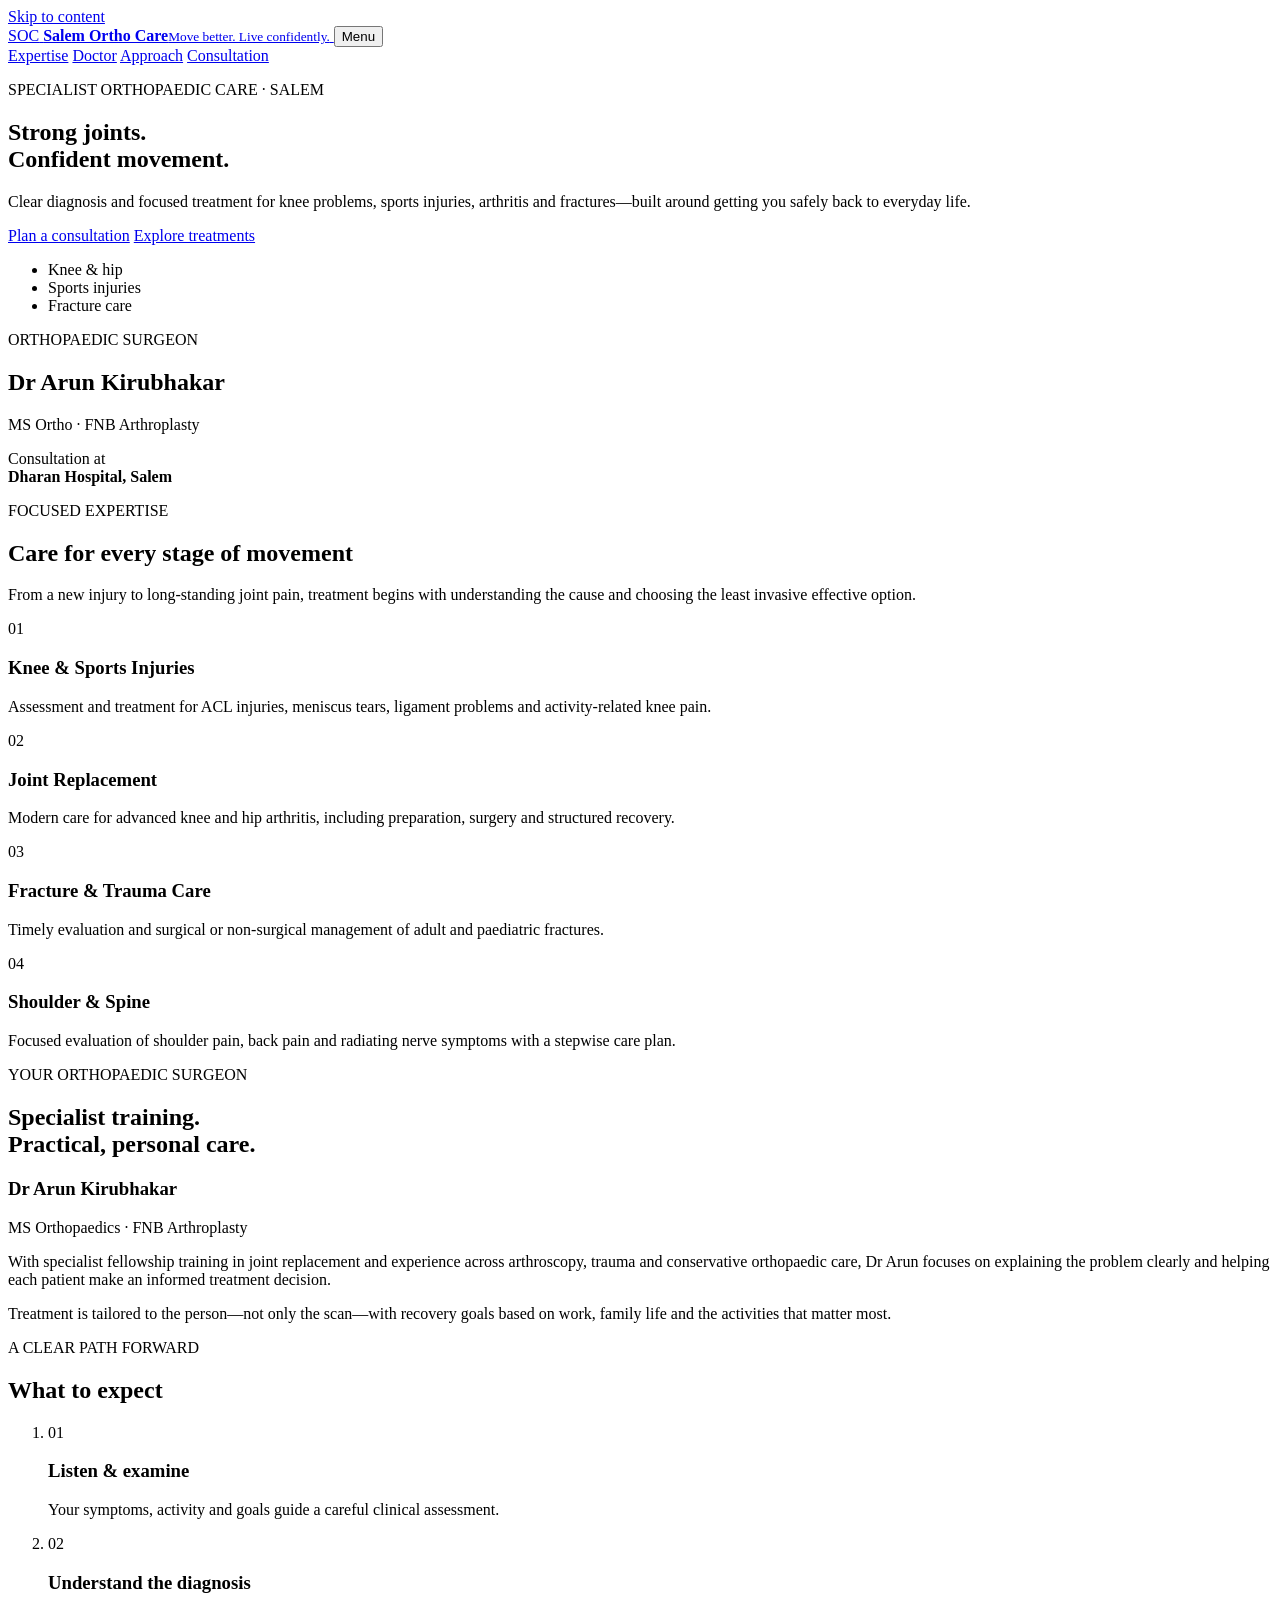
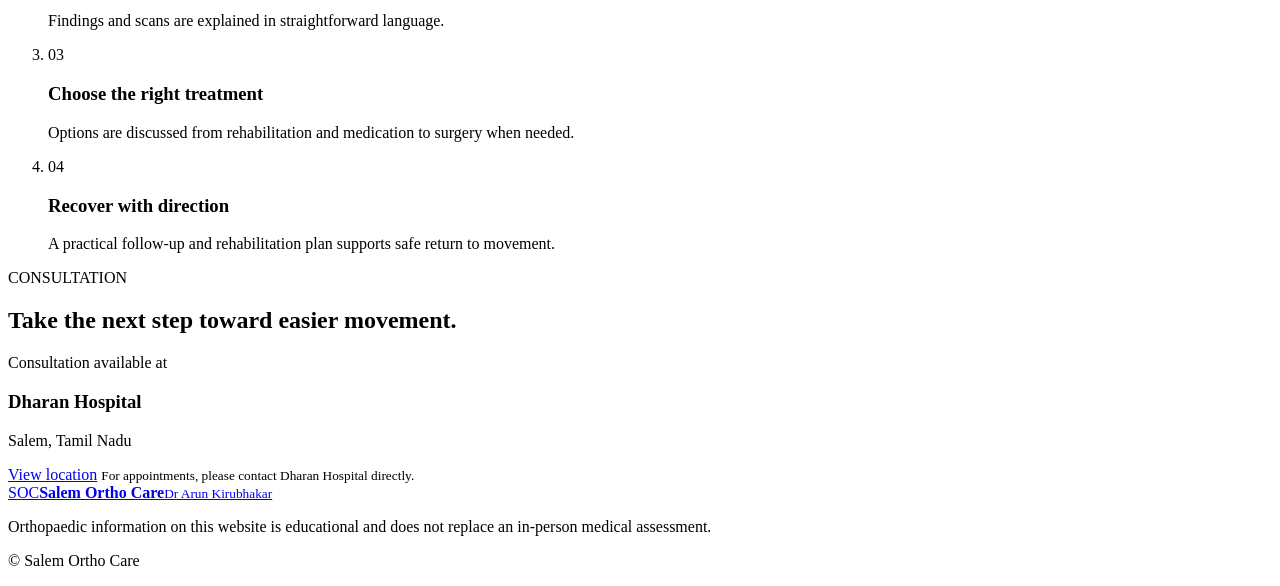
==== index.html @ 0839b9f6 "Add index.html for Salem Ortho Care website" ====
<!doctype html>
<html lang="en">
<head>
  <meta charset="utf-8">
  <meta name="viewport" content="width=device-width, initial-scale=1">
  <title>Salem Ortho Care | Dr Arun Kirubhakar</title>
  <meta name="description" content="Specialist orthopaedic care in Salem for knee pain, sports injuries, joint replacement and fractures by Dr Arun Kirubhakar.">
  <meta name="theme-color" content="#072f33">
  <link rel="canonical" href="https://salemorthocare.com/">
  <link rel="preconnect" href="https://fonts.googleapis.com">
  <link rel="preconnect" href="https://fonts.gstatic.com" crossorigin>
  <link href="https://fonts.googleapis.com/css2?family=DM+Sans:wght@400;500;600;700&family=Manrope:wght@600;700;800&display=swap" rel="stylesheet">
  <link rel="icon" type="image/svg+xml" href="data:image/svg+xml,%3Csvg xmlns='http://www.w3.org/2000/svg' viewBox='0 0 64 64'%3E%3Crect width='64' height='64' rx='16' fill='%23072f33'/%3E%3Cpath d='M22 13c8 5 8 13 4 20-4 8-1 15 7 18M42 13c-8 5-8 13-4 20 4 8 1 15-7 18' fill='none' stroke='%237dd4c4' stroke-width='6' stroke-linecap='round'/%3E%3C/svg%3E">
  <link rel="stylesheet" href="styles.css">
</head>
<body>
  <a class="skip-link" href="#main">Skip to content</a>
  <header class="site-header">
    <a class="brand" href="#top" aria-label="Salem Ortho Care home">
      <span class="brand-mark" aria-hidden="true">SOC</span>
      <span><strong>Salem Ortho Care</strong><small>Move better. Live confidently.</small></span>
    </a>
    <button class="menu-button" aria-expanded="false" aria-controls="site-nav">Menu</button>
    <nav id="site-nav" aria-label="Main navigation">
      <a href="#expertise">Expertise</a>
      <a href="#doctor">Doctor</a>
      <a href="#approach">Approach</a>
      <a class="nav-cta" href="#consultation">Consultation</a>
    </nav>
  </header>

  <main id="main">
    <section class="hero" id="top">
      <div class="hero-copy">
        <p class="eyebrow">SPECIALIST ORTHOPAEDIC CARE · SALEM</p>
        <h1>Strong joints.<br><span>Confident movement.</span></h1>
        <p class="intro">Clear diagnosis and focused treatment for knee problems, sports injuries, arthritis and fractures—built around getting you safely back to everyday life.</p>
        <div class="hero-actions">
          <a class="button primary" href="#consultation">Plan a consultation</a>
          <a class="button secondary" href="#expertise">Explore treatments</a>
        </div>
        <ul class="trust-row" aria-label="Areas of focus">
          <li>Knee & hip</li><li>Sports injuries</li><li>Fracture care</li>
        </ul>
      </div>
      <div class="hero-panel" aria-label="Doctor profile">
        <div class="joint-visual" aria-hidden="true">
          <div class="joint-line left"></div><div class="joint-core"></div><div class="joint-line right"></div>
        </div>
        <div class="doctor-card">
          <p>ORTHOPAEDIC SURGEON</p>
          <h2>Dr Arun Kirubhakar</h2>
          <span>MS Ortho · FNB Arthroplasty</span>
        </div>
        <p class="location-note">Consultation at<br><strong>Dharan Hospital, Salem</strong></p>
      </div>
    </section>

    <section class="expertise section" id="expertise">
      <div class="section-heading">
        <p class="eyebrow">FOCUSED EXPERTISE</p>
        <h2>Care for every stage of movement</h2>
        <p>From a new injury to long-standing joint pain, treatment begins with understanding the cause and choosing the least invasive effective option.</p>
      </div>
      <div class="service-grid">
        <article><span>01</span><h3>Knee & Sports Injuries</h3><p>Assessment and treatment for ACL injuries, meniscus tears, ligament problems and activity-related knee pain.</p></article>
        <article><span>02</span><h3>Joint Replacement</h3><p>Modern care for advanced knee and hip arthritis, including preparation, surgery and structured recovery.</p></article>
        <article><span>03</span><h3>Fracture & Trauma Care</h3><p>Timely evaluation and surgical or non-surgical management of adult and paediatric fractures.</p></article>
        <article><span>04</span><h3>Shoulder & Spine</h3><p>Focused evaluation of shoulder pain, back pain and radiating nerve symptoms with a stepwise care plan.</p></article>
      </div>
    </section>

    <section class="doctor-section section" id="doctor">
      <div class="doctor-statement">
        <p class="eyebrow">YOUR ORTHOPAEDIC SURGEON</p>
        <h2>Specialist training.<br>Practical, personal care.</h2>
      </div>
      <div class="doctor-details">
        <h3>Dr Arun Kirubhakar</h3>
        <p class="credentials">MS Orthopaedics · FNB Arthroplasty</p>
        <p>With specialist fellowship training in joint replacement and experience across arthroscopy, trauma and conservative orthopaedic care, Dr Arun focuses on explaining the problem clearly and helping each patient make an informed treatment decision.</p>
        <p>Treatment is tailored to the person—not only the scan—with recovery goals based on work, family life and the activities that matter most.</p>
      </div>
    </section>

    <section class="process section" id="approach">
      <div class="section-heading">
        <p class="eyebrow">A CLEAR PATH FORWARD</p>
        <h2>What to expect</h2>
      </div>
      <ol>
        <li><span>01</span><div><h3>Listen & examine</h3><p>Your symptoms, activity and goals guide a careful clinical assessment.</p></div></li>
        <li><span>02</span><div><h3>Understand the diagnosis</h3><p>Findings and scans are explained in straightforward language.</p></div></li>
        <li><span>03</span><div><h3>Choose the right treatment</h3><p>Options are discussed from rehabilitation and medication to surgery when needed.</p></div></li>
        <li><span>04</span><div><h3>Recover with direction</h3><p>A practical follow-up and rehabilitation plan supports safe return to movement.</p></div></li>
      </ol>
    </section>

    <section class="consultation section" id="consultation">
      <div>
        <p class="eyebrow">CONSULTATION</p>
        <h2>Take the next step toward easier movement.</h2>
      </div>
      <div class="consult-card">
        <p>Consultation available at</p>
        <h3>Dharan Hospital</h3>
        <p>Salem, Tamil Nadu</p>
        <a class="button primary" href="https://www.google.com/maps/search/?api=1&query=Dharan+Hospital+Salem" target="_blank" rel="noopener">View location</a>
        <small>For appointments, please contact Dharan Hospital directly.</small>
      </div>
    </section>
  </main>

  <footer>
    <a class="brand footer-brand" href="#top"><span class="brand-mark">SOC</span><span><strong>Salem Ortho Care</strong><small>Dr Arun Kirubhakar</small></span></a>
    <p>Orthopaedic information on this website is educational and does not replace an in-person medical assessment.</p>
    <p>© <span id="year"></span> Salem Ortho Care</p>
  </footer>
  <script src="script.js"></script>
</body>
</html>
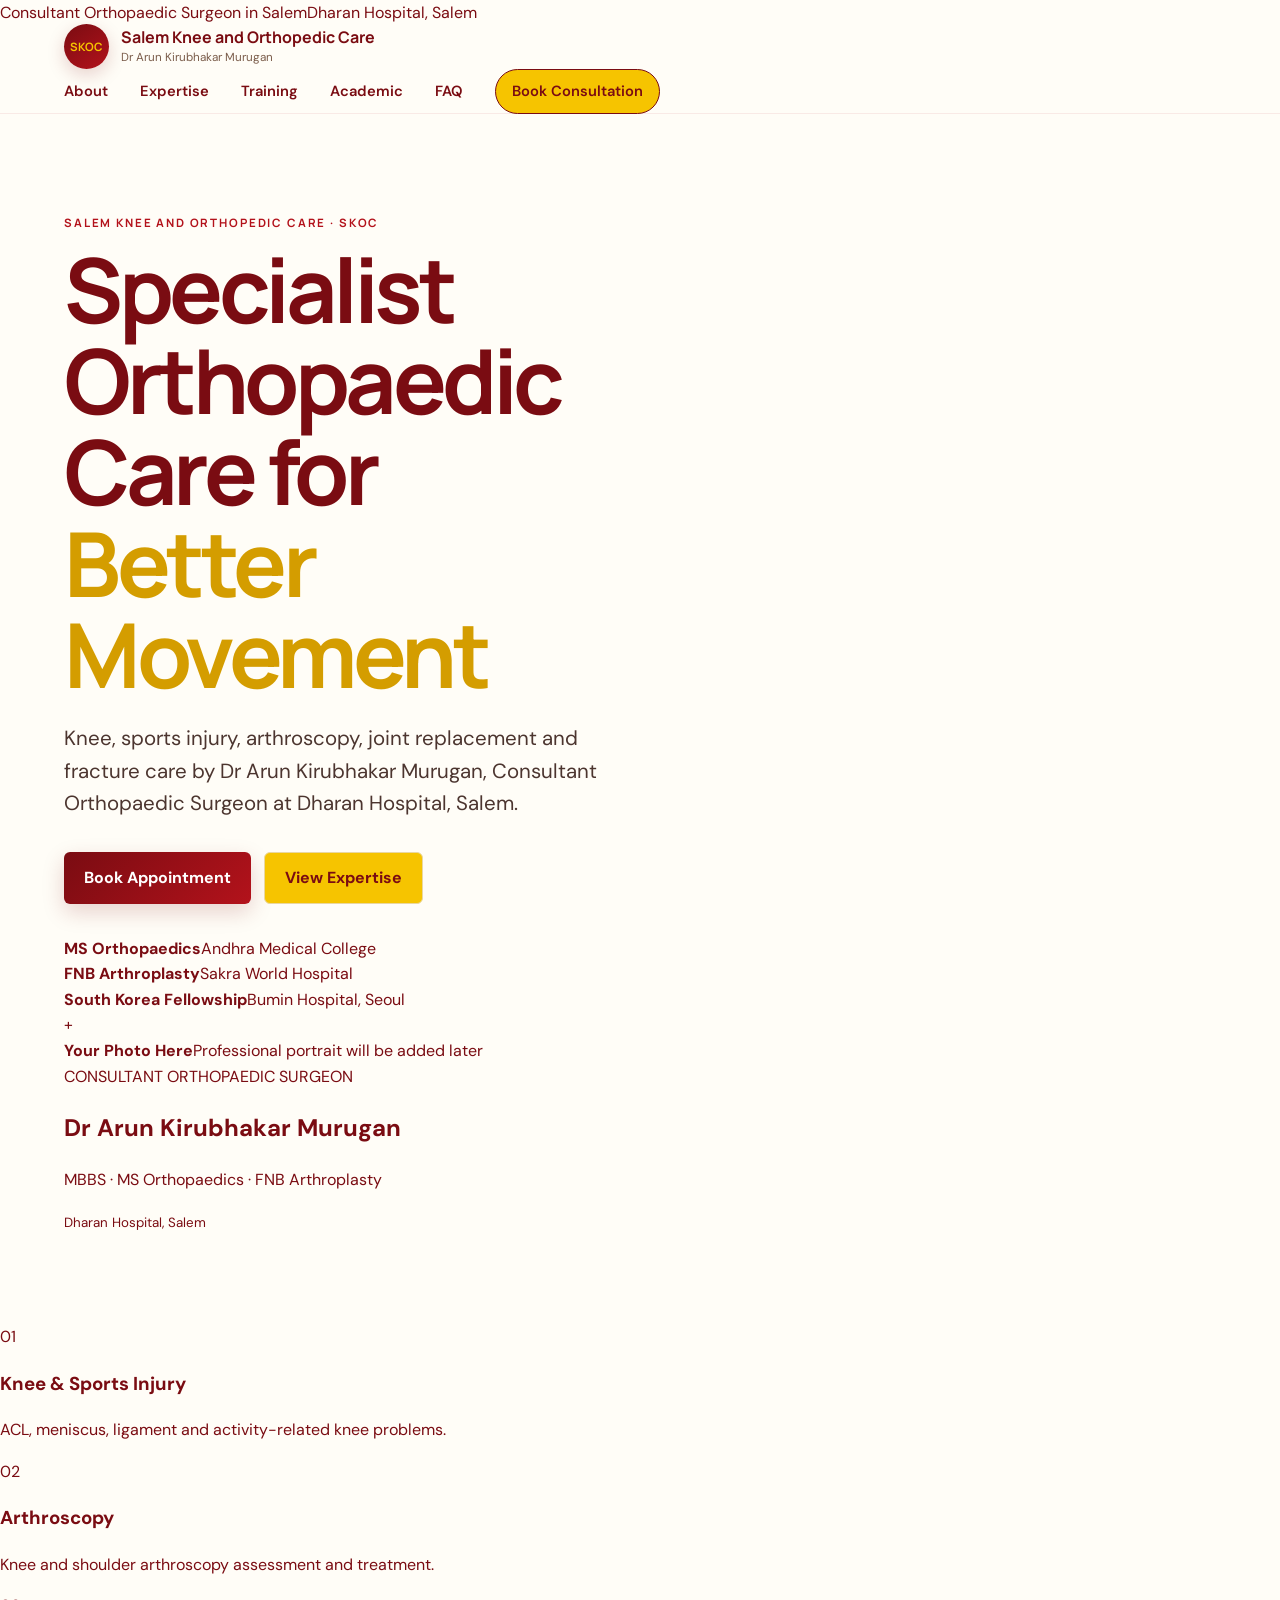
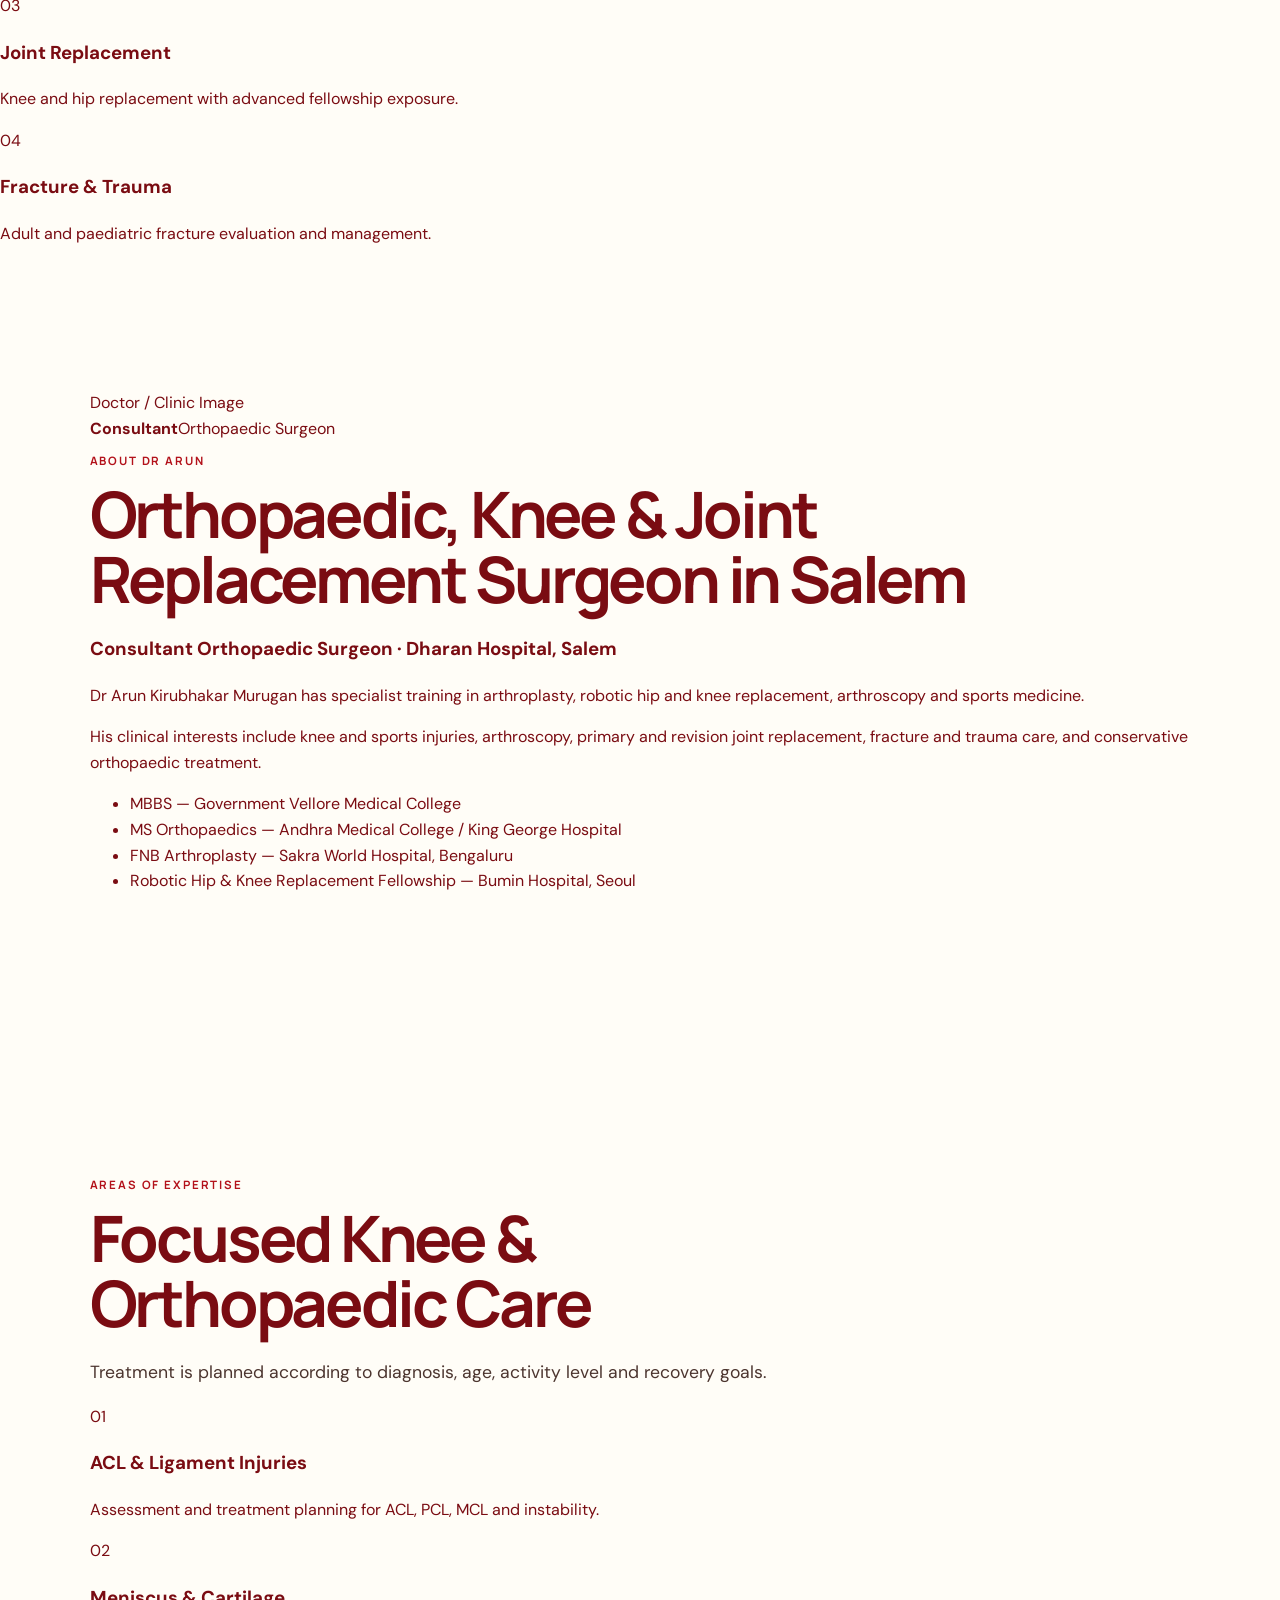
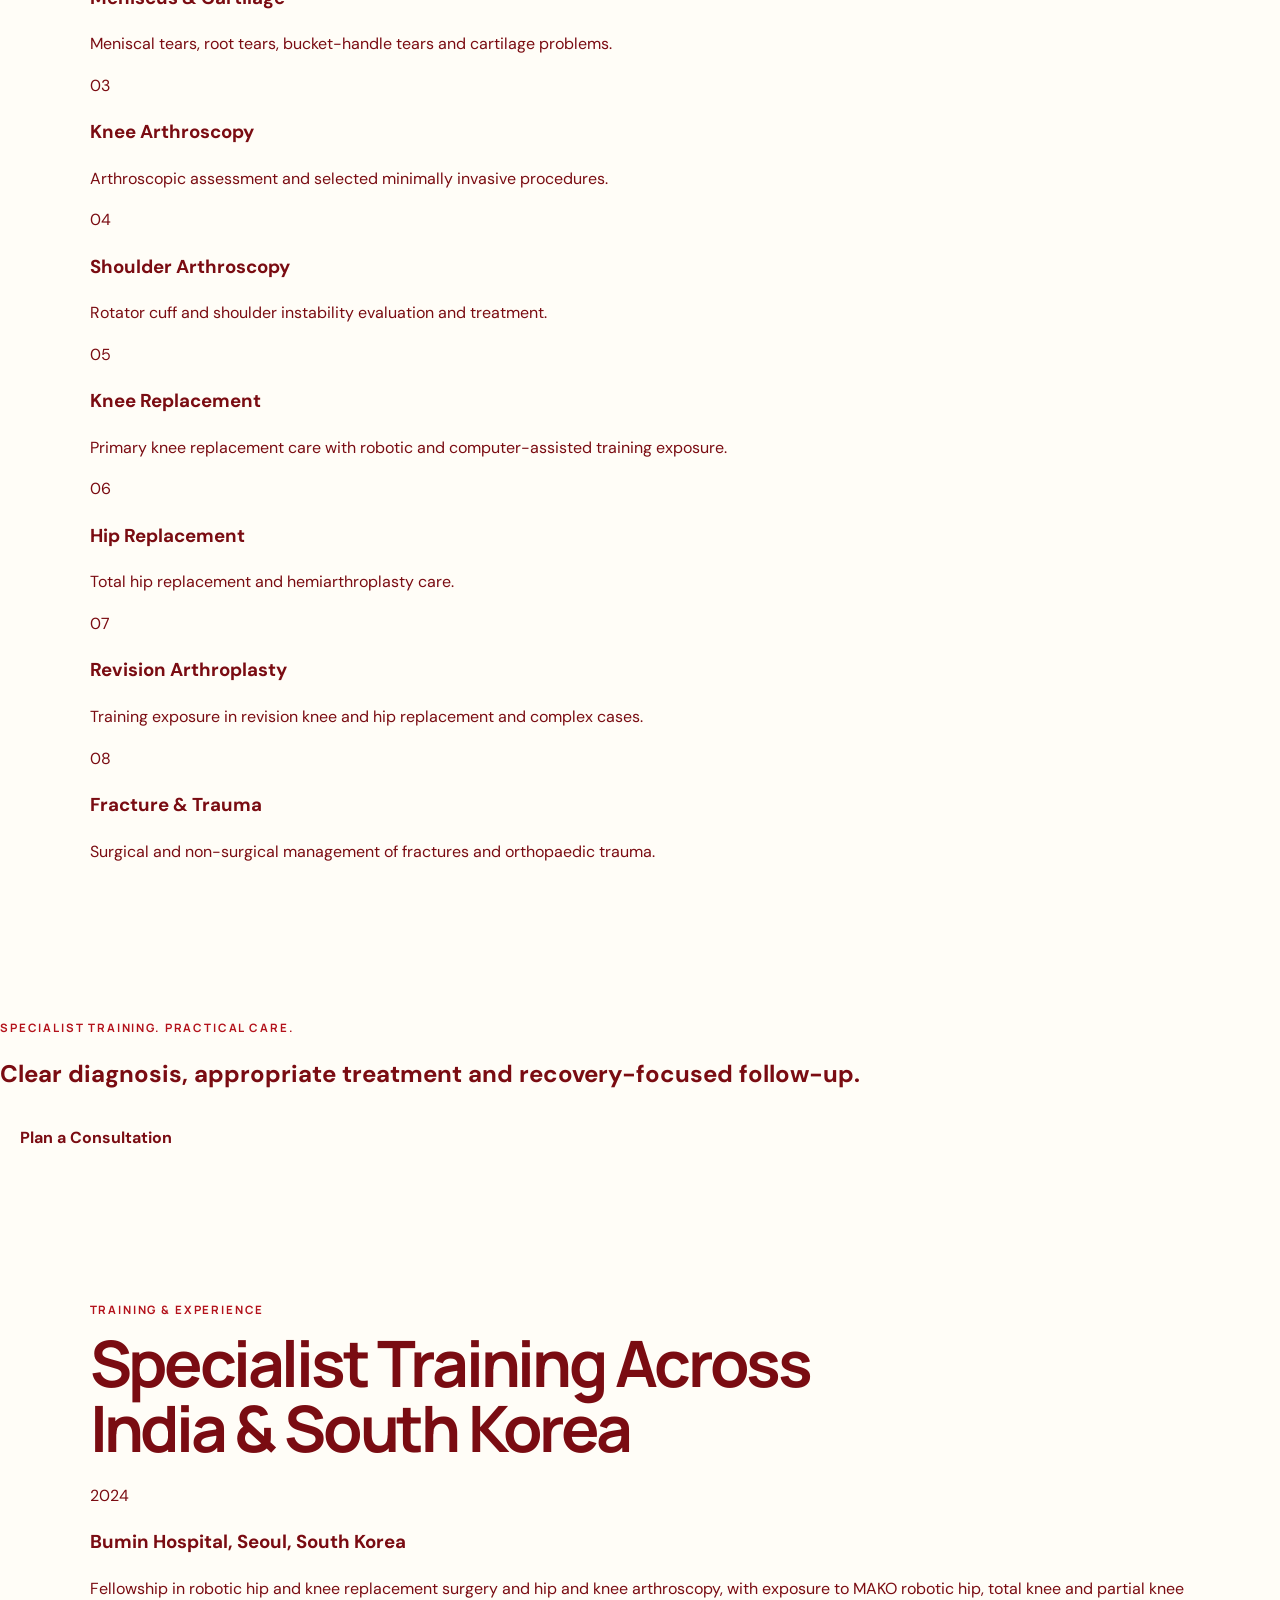
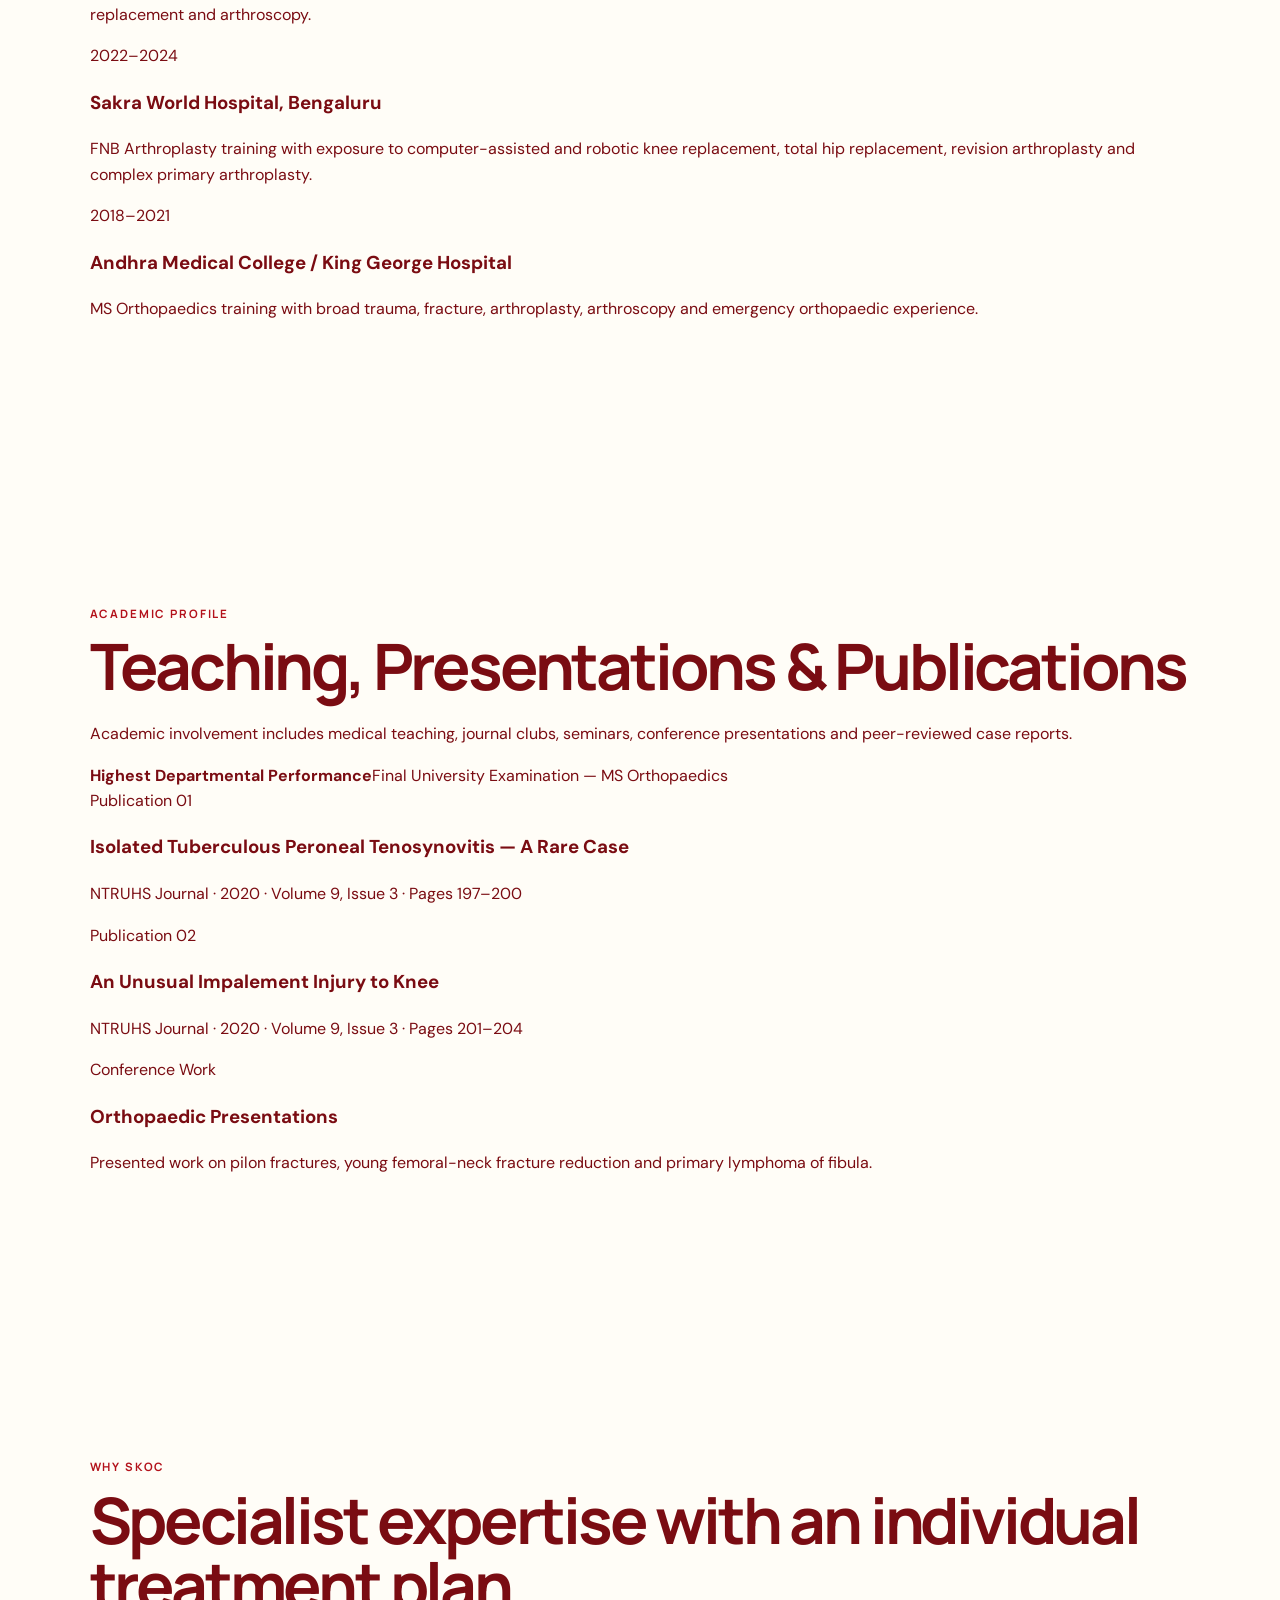
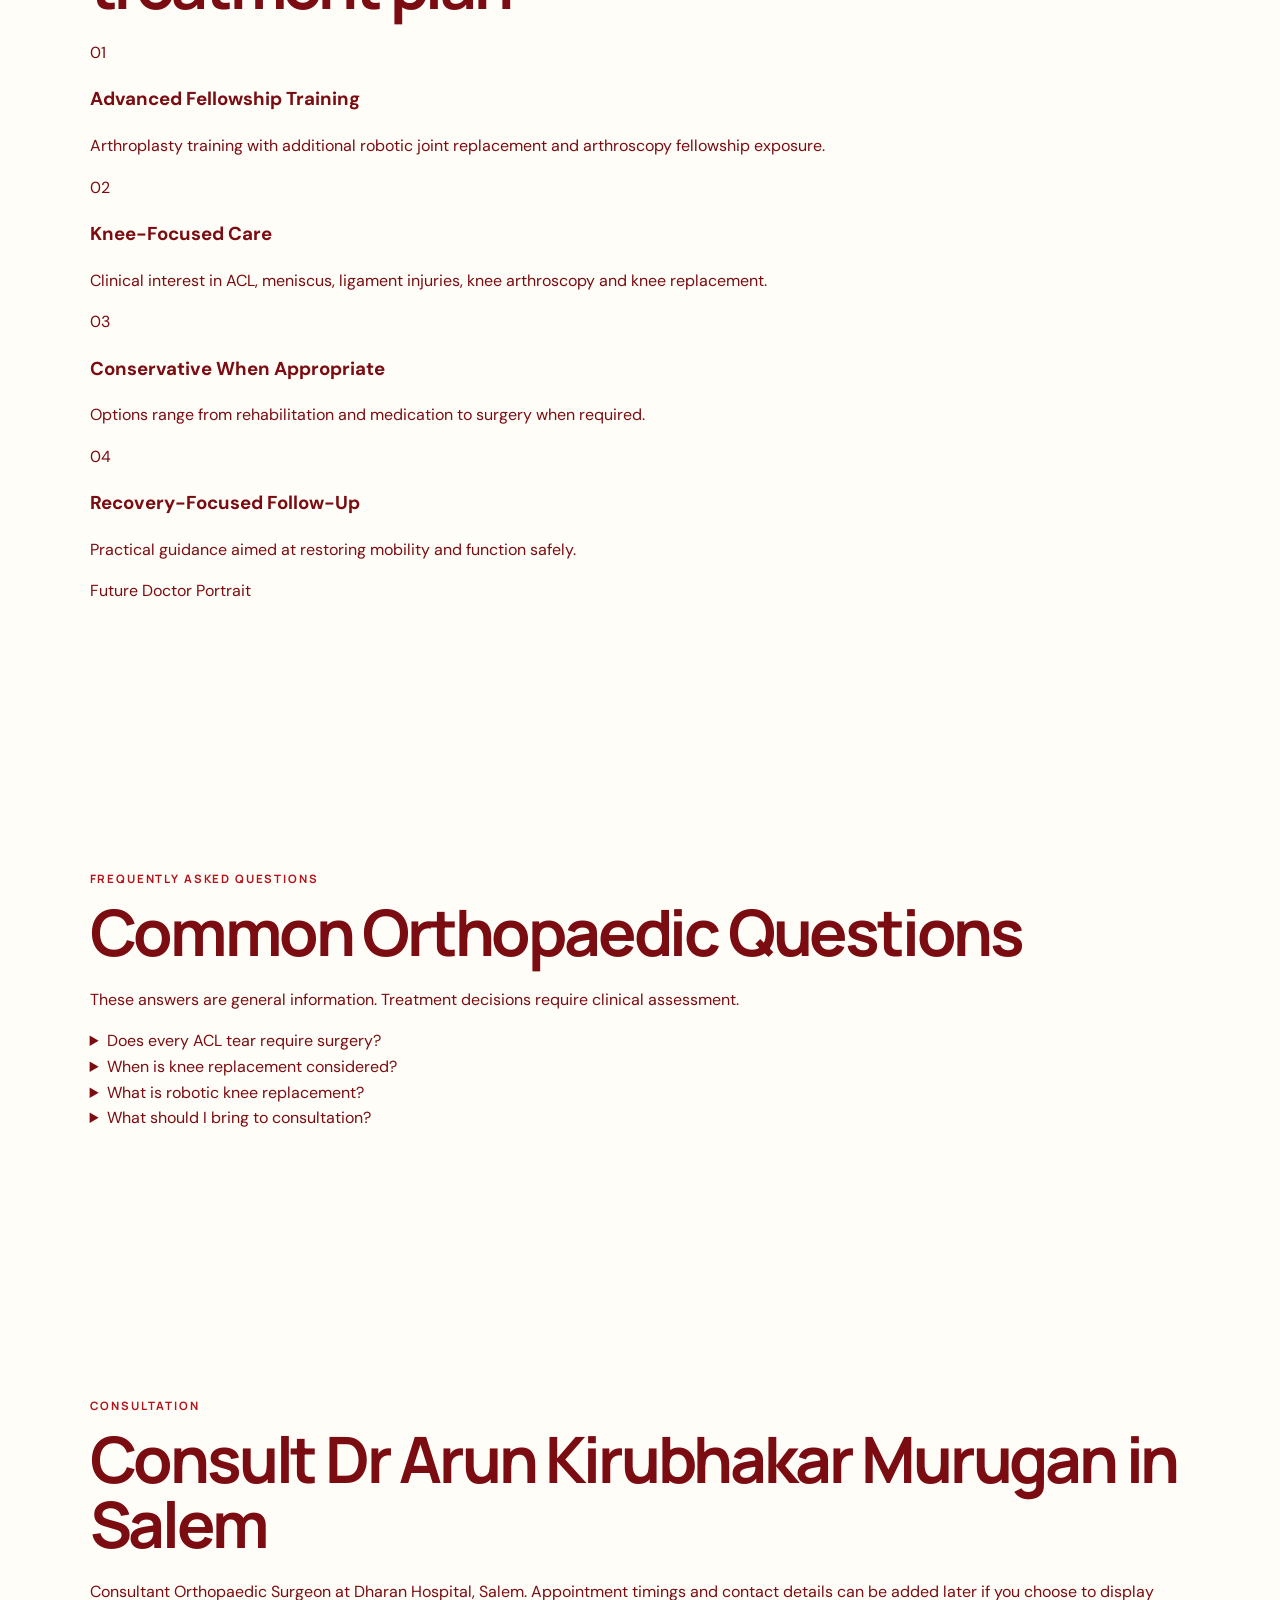
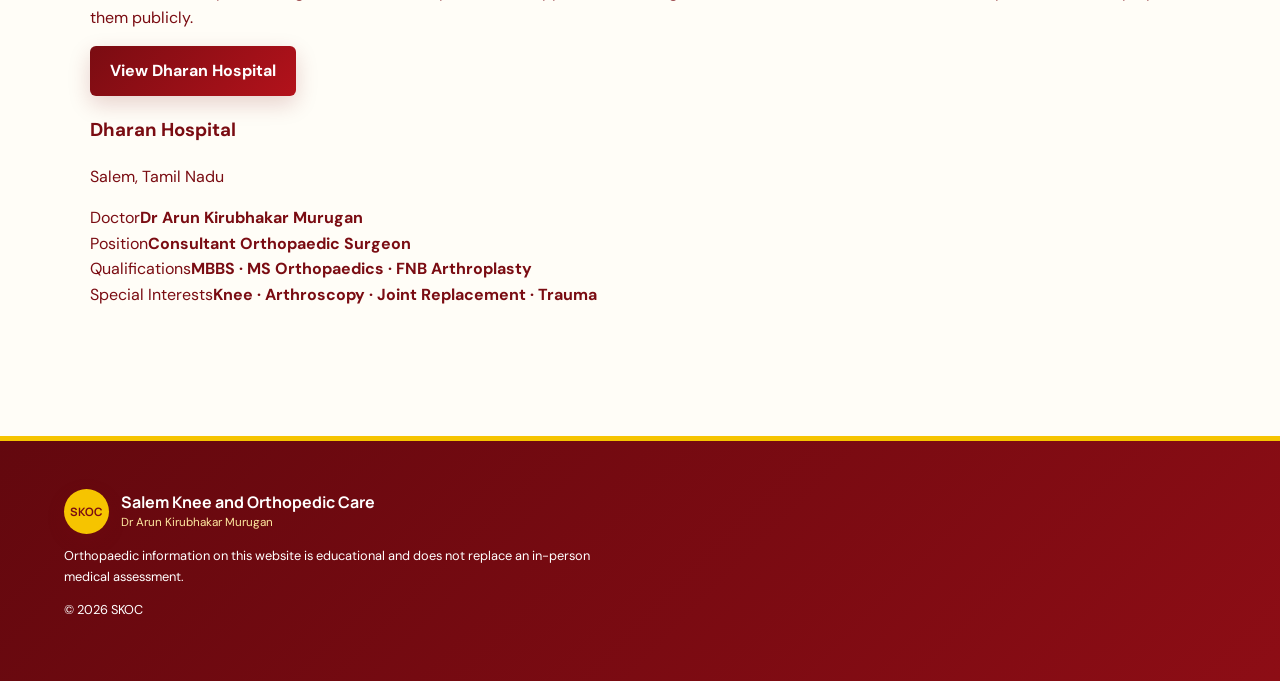
==== commit 8025335f: "Redesign SKOC homepage with CV details" ====
--- a/index.html
+++ b/index.html
@@ -3,119 +3,63 @@
 <head>
   <meta charset="utf-8">
   <meta name="viewport" content="width=device-width, initial-scale=1">
-  <title>Salem Ortho Care | Dr Arun Kirubhakar</title>
-  <meta name="description" content="Specialist orthopaedic care in Salem for knee pain, sports injuries, joint replacement and fractures by Dr Arun Kirubhakar.">
-  <meta name="theme-color" content="#072f33">
+  <title>Salem Knee and Orthopedic Care | Dr Arun Kirubhakar</title>
+  <meta name="description" content="Salem Knee and Orthopedic Care (SKOC): specialist knee, arthroscopy, joint replacement, sports injury and fracture care by Dr Arun Kirubhakar Murugan, Consultant Orthopaedic Surgeon at Dharan Hospital, Salem.">
+  <meta name="theme-color" content="#8b0d14">
   <link rel="canonical" href="https://salemorthocare.com/">
   <link rel="preconnect" href="https://fonts.googleapis.com">
   <link rel="preconnect" href="https://fonts.gstatic.com" crossorigin>
   <link href="https://fonts.googleapis.com/css2?family=DM+Sans:wght@400;500;600;700&family=Manrope:wght@600;700;800&display=swap" rel="stylesheet">
-  <link rel="icon" type="image/svg+xml" href="data:image/svg+xml,%3Csvg xmlns='http://www.w3.org/2000/svg' viewBox='0 0 64 64'%3E%3Crect width='64' height='64' rx='16' fill='%23072f33'/%3E%3Cpath d='M22 13c8 5 8 13 4 20-4 8-1 15 7 18M42 13c-8 5-8 13-4 20 4 8 1 15-7 18' fill='none' stroke='%237dd4c4' stroke-width='6' stroke-linecap='round'/%3E%3C/svg%3E">
   <link rel="stylesheet" href="styles.css">
 </head>
 <body>
   <a class="skip-link" href="#main">Skip to content</a>
+  <div class="topbar"><div class="wrap topbar-inner"><span>Consultant Orthopaedic Surgeon in Salem</span><span>Dharan Hospital, Salem</span></div></div>
   <header class="site-header">
-    <a class="brand" href="#top" aria-label="Salem Ortho Care home">
-      <span class="brand-mark" aria-hidden="true">SOC</span>
-      <span><strong>Salem Ortho Care</strong><small>Move better. Live confidently.</small></span>
-    </a>
-    <button class="menu-button" aria-expanded="false" aria-controls="site-nav">Menu</button>
-    <nav id="site-nav" aria-label="Main navigation">
-      <a href="#expertise">Expertise</a>
-      <a href="#doctor">Doctor</a>
-      <a href="#approach">Approach</a>
-      <a class="nav-cta" href="#consultation">Consultation</a>
-    </nav>
+    <div class="wrap header-inner">
+      <a class="brand" href="#top" aria-label="Salem Knee and Orthopedic Care home"><span class="brand-mark">SKOC</span><span><strong>Salem Knee and Orthopedic Care</strong><small>Dr Arun Kirubhakar Murugan</small></span></a>
+      <button class="menu-button" aria-expanded="false" aria-controls="site-nav">Menu</button>
+      <nav id="site-nav" aria-label="Main navigation"><a href="#about">About</a><a href="#expertise">Expertise</a><a href="#training">Training</a><a href="#academic">Academic</a><a href="#faq">FAQ</a><a class="nav-cta" href="#contact">Book Consultation</a></nav>
+    </div>
   </header>
 
   <main id="main">
     <section class="hero" id="top">
-      <div class="hero-copy">
-        <p class="eyebrow">SPECIALIST ORTHOPAEDIC CARE · SALEM</p>
-        <h1>Strong joints.<br><span>Confident movement.</span></h1>
-        <p class="intro">Clear diagnosis and focused treatment for knee problems, sports injuries, arthritis and fractures—built around getting you safely back to everyday life.</p>
-        <div class="hero-actions">
-          <a class="button primary" href="#consultation">Plan a consultation</a>
-          <a class="button secondary" href="#expertise">Explore treatments</a>
+      <div class="wrap hero-grid">
+        <div class="hero-copy">
+          <p class="eyebrow">SALEM KNEE AND ORTHOPEDIC CARE · SKOC</p>
+          <h1>Specialist Orthopaedic Care for <span>Better Movement</span></h1>
+          <p class="intro">Knee, sports injury, arthroscopy, joint replacement and fracture care by Dr Arun Kirubhakar Murugan, Consultant Orthopaedic Surgeon at Dharan Hospital, Salem.</p>
+          <div class="hero-actions"><a class="button primary" href="#contact">Book Appointment</a><a class="button secondary" href="#expertise">View Expertise</a></div>
+          <div class="hero-mini"><div><strong>MS Orthopaedics</strong><span>Andhra Medical College</span></div><div><strong>FNB Arthroplasty</strong><span>Sakra World Hospital</span></div><div><strong>South Korea Fellowship</strong><span>Bumin Hospital, Seoul</span></div></div>
         </div>
-        <ul class="trust-row" aria-label="Areas of focus">
-          <li>Knee & hip</li><li>Sports injuries</li><li>Fracture care</li>
-        </ul>
-      </div>
-      <div class="hero-panel" aria-label="Doctor profile">
-        <div class="joint-visual" aria-hidden="true">
-          <div class="joint-line left"></div><div class="joint-core"></div><div class="joint-line right"></div>
+        <div class="photo-shell">
+          <div class="photo-placeholder"><div class="photo-icon">+</div><strong>Your Photo Here</strong><span>Professional portrait will be added later</span></div>
+          <div class="hero-name-card"><span>CONSULTANT ORTHOPAEDIC SURGEON</span><h2>Dr Arun Kirubhakar Murugan</h2><p>MBBS · MS Orthopaedics · FNB Arthroplasty</p><small>Dharan Hospital, Salem</small></div>
         </div>
-        <div class="doctor-card">
-          <p>ORTHOPAEDIC SURGEON</p>
-          <h2>Dr Arun Kirubhakar</h2>
-          <span>MS Ortho · FNB Arthroplasty</span>
-        </div>
-        <p class="location-note">Consultation at<br><strong>Dharan Hospital, Salem</strong></p>
       </div>
     </section>
 
-    <section class="expertise section" id="expertise">
-      <div class="section-heading">
-        <p class="eyebrow">FOCUSED EXPERTISE</p>
-        <h2>Care for every stage of movement</h2>
-        <p>From a new injury to long-standing joint pain, treatment begins with understanding the cause and choosing the least invasive effective option.</p>
-      </div>
-      <div class="service-grid">
-        <article><span>01</span><h3>Knee & Sports Injuries</h3><p>Assessment and treatment for ACL injuries, meniscus tears, ligament problems and activity-related knee pain.</p></article>
-        <article><span>02</span><h3>Joint Replacement</h3><p>Modern care for advanced knee and hip arthritis, including preparation, surgery and structured recovery.</p></article>
-        <article><span>03</span><h3>Fracture & Trauma Care</h3><p>Timely evaluation and surgical or non-surgical management of adult and paediatric fractures.</p></article>
-        <article><span>04</span><h3>Shoulder & Spine</h3><p>Focused evaluation of shoulder pain, back pain and radiating nerve symptoms with a stepwise care plan.</p></article>
-      </div>
-    </section>
+    <section class="trust-band"><div class="wrap trust-grid"><article><span>01</span><h3>Knee & Sports Injury</h3><p>ACL, meniscus, ligament and activity-related knee problems.</p></article><article><span>02</span><h3>Arthroscopy</h3><p>Knee and shoulder arthroscopy assessment and treatment.</p></article><article><span>03</span><h3>Joint Replacement</h3><p>Knee and hip replacement with advanced fellowship exposure.</p></article><article><span>04</span><h3>Fracture & Trauma</h3><p>Adult and paediatric fracture evaluation and management.</p></article></div></section>
 
-    <section class="doctor-section section" id="doctor">
-      <div class="doctor-statement">
-        <p class="eyebrow">YOUR ORTHOPAEDIC SURGEON</p>
-        <h2>Specialist training.<br>Practical, personal care.</h2>
-      </div>
-      <div class="doctor-details">
-        <h3>Dr Arun Kirubhakar</h3>
-        <p class="credentials">MS Orthopaedics · FNB Arthroplasty</p>
-        <p>With specialist fellowship training in joint replacement and experience across arthroscopy, trauma and conservative orthopaedic care, Dr Arun focuses on explaining the problem clearly and helping each patient make an informed treatment decision.</p>
-        <p>Treatment is tailored to the person—not only the scan—with recovery goals based on work, family life and the activities that matter most.</p>
-      </div>
-    </section>
+    <section class="section" id="about"><div class="wrap two-col"><div class="about-visual"><div class="secondary-placeholder"><span>Doctor / Clinic Image</span></div><div class="stat-badge"><strong>Consultant</strong><span>Orthopaedic Surgeon</span></div></div><div><p class="eyebrow">ABOUT DR ARUN</p><h2>Orthopaedic, Knee & Joint Replacement Surgeon in Salem</h2><h3 class="gold-subtitle">Consultant Orthopaedic Surgeon · Dharan Hospital, Salem</h3><p>Dr Arun Kirubhakar Murugan has specialist training in arthroplasty, robotic hip and knee replacement, arthroscopy and sports medicine.</p><p>His clinical interests include knee and sports injuries, arthroscopy, primary and revision joint replacement, fracture and trauma care, and conservative orthopaedic treatment.</p><ul class="check-list"><li>MBBS — Government Vellore Medical College</li><li>MS Orthopaedics — Andhra Medical College / King George Hospital</li><li>FNB Arthroplasty — Sakra World Hospital, Bengaluru</li><li>Robotic Hip & Knee Replacement Fellowship — Bumin Hospital, Seoul</li></ul></div></div></section>
 
-    <section class="process section" id="approach">
-      <div class="section-heading">
-        <p class="eyebrow">A CLEAR PATH FORWARD</p>
-        <h2>What to expect</h2>
-      </div>
-      <ol>
-        <li><span>01</span><div><h3>Listen & examine</h3><p>Your symptoms, activity and goals guide a careful clinical assessment.</p></div></li>
-        <li><span>02</span><div><h3>Understand the diagnosis</h3><p>Findings and scans are explained in straightforward language.</p></div></li>
-        <li><span>03</span><div><h3>Choose the right treatment</h3><p>Options are discussed from rehabilitation and medication to surgery when needed.</p></div></li>
-        <li><span>04</span><div><h3>Recover with direction</h3><p>A practical follow-up and rehabilitation plan supports safe return to movement.</p></div></li>
-      </ol>
-    </section>
+    <section class="section treatments" id="expertise"><div class="wrap"><div class="section-heading center"><p class="eyebrow">AREAS OF EXPERTISE</p><h2>Focused Knee & Orthopaedic Care</h2><p>Treatment is planned according to diagnosis, age, activity level and recovery goals.</p></div><div class="treatment-grid"><article class="treatment-card"><span>01</span><h3>ACL & Ligament Injuries</h3><p>Assessment and treatment planning for ACL, PCL, MCL and instability.</p></article><article class="treatment-card"><span>02</span><h3>Meniscus & Cartilage</h3><p>Meniscal tears, root tears, bucket-handle tears and cartilage problems.</p></article><article class="treatment-card"><span>03</span><h3>Knee Arthroscopy</h3><p>Arthroscopic assessment and selected minimally invasive procedures.</p></article><article class="treatment-card"><span>04</span><h3>Shoulder Arthroscopy</h3><p>Rotator cuff and shoulder instability evaluation and treatment.</p></article><article class="treatment-card"><span>05</span><h3>Knee Replacement</h3><p>Primary knee replacement care with robotic and computer-assisted training exposure.</p></article><article class="treatment-card"><span>06</span><h3>Hip Replacement</h3><p>Total hip replacement and hemiarthroplasty care.</p></article><article class="treatment-card"><span>07</span><h3>Revision Arthroplasty</h3><p>Training exposure in revision knee and hip replacement and complex cases.</p></article><article class="treatment-card"><span>08</span><h3>Fracture & Trauma</h3><p>Surgical and non-surgical management of fractures and orthopaedic trauma.</p></article></div></div></section>
 
-    <section class="consultation section" id="consultation">
-      <div>
-        <p class="eyebrow">CONSULTATION</p>
-        <h2>Take the next step toward easier movement.</h2>
-      </div>
-      <div class="consult-card">
-        <p>Consultation available at</p>
-        <h3>Dharan Hospital</h3>
-        <p>Salem, Tamil Nadu</p>
-        <a class="button primary" href="https://www.google.com/maps/search/?api=1&query=Dharan+Hospital+Salem" target="_blank" rel="noopener">View location</a>
-        <small>For appointments, please contact Dharan Hospital directly.</small>
-      </div>
-    </section>
+    <section class="cta-strip"><div class="wrap cta-inner"><div><p class="eyebrow light">SPECIALIST TRAINING. PRACTICAL CARE.</p><h2>Clear diagnosis, appropriate treatment and recovery-focused follow-up.</h2></div><a class="button gold" href="#contact">Plan a Consultation</a></div></section>
+
+    <section class="section training" id="training"><div class="wrap"><div class="section-heading center"><p class="eyebrow">TRAINING & EXPERIENCE</p><h2>Specialist Training Across India & South Korea</h2></div><div class="timeline"><article><span class="year">2024</span><div><h3>Bumin Hospital, Seoul, South Korea</h3><p>Fellowship in robotic hip and knee replacement surgery and hip and knee arthroscopy, with exposure to MAKO robotic hip, total knee and partial knee replacement and arthroscopy.</p></div></article><article><span class="year">2022–2024</span><div><h3>Sakra World Hospital, Bengaluru</h3><p>FNB Arthroplasty training with exposure to computer-assisted and robotic knee replacement, total hip replacement, revision arthroplasty and complex primary arthroplasty.</p></div></article><article><span class="year">2018–2021</span><div><h3>Andhra Medical College / King George Hospital</h3><p>MS Orthopaedics training with broad trauma, fracture, arthroplasty, arthroscopy and emergency orthopaedic experience.</p></div></article></div></div></section>
+
+    <section class="section academic" id="academic"><div class="wrap academic-grid"><div><p class="eyebrow">ACADEMIC PROFILE</p><h2>Teaching, Presentations & Publications</h2><p>Academic involvement includes medical teaching, journal clubs, seminars, conference presentations and peer-reviewed case reports.</p><div class="achievement-card"><strong>Highest Departmental Performance</strong><span>Final University Examination — MS Orthopaedics</span></div></div><div class="publication-list"><article><span>Publication 01</span><h3>Isolated Tuberculous Peroneal Tenosynovitis — A Rare Case</h3><p>NTRUHS Journal · 2020 · Volume 9, Issue 3 · Pages 197–200</p></article><article><span>Publication 02</span><h3>An Unusual Impalement Injury to Knee</h3><p>NTRUHS Journal · 2020 · Volume 9, Issue 3 · Pages 201–204</p></article><article><span>Conference Work</span><h3>Orthopaedic Presentations</h3><p>Presented work on pilon fractures, young femoral-neck fracture reduction and primary lymphoma of fibula.</p></article></div></div></section>
+
+    <section class="section why"><div class="wrap why-grid"><div><p class="eyebrow">WHY SKOC</p><h2>Specialist expertise with an individual treatment plan</h2><div class="why-list"><article><span>01</span><div><h3>Advanced Fellowship Training</h3><p>Arthroplasty training with additional robotic joint replacement and arthroscopy fellowship exposure.</p></div></article><article><span>02</span><div><h3>Knee-Focused Care</h3><p>Clinical interest in ACL, meniscus, ligament injuries, knee arthroscopy and knee replacement.</p></div></article><article><span>03</span><div><h3>Conservative When Appropriate</h3><p>Options range from rehabilitation and medication to surgery when required.</p></div></article><article><span>04</span><div><h3>Recovery-Focused Follow-Up</h3><p>Practical guidance aimed at restoring mobility and function safely.</p></div></article></div></div><div class="secondary-placeholder tall"><span>Future Doctor Portrait</span></div></div></section>
+
+    <section class="section faq-section" id="faq"><div class="wrap faq-grid"><div><p class="eyebrow">FREQUENTLY ASKED QUESTIONS</p><h2>Common Orthopaedic Questions</h2><p>These answers are general information. Treatment decisions require clinical assessment.</p></div><div class="faq-list"><details><summary>Does every ACL tear require surgery?</summary><p>No. Treatment depends on instability, associated injuries, age, activity demands and personal goals.</p></details><details><summary>When is knee replacement considered?</summary><p>It may be considered when advanced arthritis causes persistent pain and functional limitation despite appropriate non-operative treatment.</p></details><details><summary>What is robotic knee replacement?</summary><p>Robotic systems assist with planning and execution of parts of the procedure. The surgeon remains responsible for the operation.</p></details><details><summary>What should I bring to consultation?</summary><p>Please bring previous X-rays, MRI or CT scans, reports, prescriptions and a list of current medicines if available.</p></details></div></div></section>
+
+    <section class="section contact" id="contact"><div class="wrap contact-grid"><div><p class="eyebrow">CONSULTATION</p><h2>Consult Dr Arun Kirubhakar Murugan in Salem</h2><p>Consultant Orthopaedic Surgeon at Dharan Hospital, Salem. Appointment timings and contact details can be added later if you choose to display them publicly.</p><a class="button primary" href="https://www.google.com/maps/search/?api=1&query=Dharan+Hospital+Salem" target="_blank" rel="noopener">View Dharan Hospital</a></div><div class="appointment-card"><h3>Dharan Hospital</h3><p>Salem, Tamil Nadu</p><div class="appointment-row"><span>Doctor</span><strong>Dr Arun Kirubhakar Murugan</strong></div><div class="appointment-row"><span>Position</span><strong>Consultant Orthopaedic Surgeon</strong></div><div class="appointment-row"><span>Qualifications</span><strong>MBBS · MS Orthopaedics · FNB Arthroplasty</strong></div><div class="appointment-row"><span>Special Interests</span><strong>Knee · Arthroscopy · Joint Replacement · Trauma</strong></div></div></div></section>
   </main>
 
-  <footer>
-    <a class="brand footer-brand" href="#top"><span class="brand-mark">SOC</span><span><strong>Salem Ortho Care</strong><small>Dr Arun Kirubhakar</small></span></a>
-    <p>Orthopaedic information on this website is educational and does not replace an in-person medical assessment.</p>
-    <p>© <span id="year"></span> Salem Ortho Care</p>
-  </footer>
+  <footer><div class="wrap footer-grid"><div class="brand footer-brand"><span class="brand-mark">SKOC</span><span><strong>Salem Knee and Orthopedic Care</strong><small>Dr Arun Kirubhakar Murugan</small></span></div><p>Orthopaedic information on this website is educational and does not replace an in-person medical assessment.</p><p>© <span id="year"></span> SKOC</p></div></footer>
   <script src="script.js"></script>
 </body>
-</html>
+</html>
--- a/styles.css
+++ b/styles.css
@@ -0,0 +1,5 @@
+:root{--ink:#7a0c12;--ink-2:#a0141c;--red:#b3121b;--red-dark:#7a0c12;--gold:#f6c400;--gold-soft:#ffe88a;--cream:#fff8df;--paper:#fffdf7;--white:#fff;--line:#ead7a0;--text:#4c352f;--orange:#e45a1f}
+*{box-sizing:border-box}html{scroll-behavior:smooth}body{margin:0;background:var(--paper);color:var(--ink);font-family:"DM Sans",sans-serif;line-height:1.6}a{color:inherit;text-decoration:none}.skip-link{position:absolute;left:-9999px}.skip-link:focus{left:1rem;top:1rem;background:white;padding:.7rem 1rem;z-index:99}.site-header{height:88px;display:flex;align-items:center;justify-content:space-between;padding:0 clamp(1.25rem,5vw,5rem);max-width:1500px;margin:auto;background:var(--paper);border-bottom:1px solid rgba(179,18,27,.08)}.brand{display:flex;gap:.75rem;align-items:center}.brand-mark{width:45px;height:45px;border-radius:50%;display:grid;place-items:center;background:linear-gradient(145deg,var(--red-dark),var(--red));color:var(--gold);font:bold .72rem Manrope;box-shadow:0 6px 18px rgba(122,12,18,.18)}.brand strong,.brand small{display:block}.brand strong{font:700 1rem Manrope}.brand small{font-size:.73rem;color:#7b5d4b}.site-header nav{display:flex;align-items:center;gap:2rem;font-weight:600;font-size:.92rem}.site-header nav a:not(.nav-cta):hover{color:var(--red)}.nav-cta{border:1px solid var(--red-dark);padding:.6rem 1rem;border-radius:99px;background:var(--gold);color:var(--red-dark)}.nav-cta:hover{background:#ffd632}.menu-button{display:none;background:var(--gold);border:1px solid var(--red-dark);color:var(--red-dark);border-radius:2rem;padding:.5rem .9rem}.hero{min-height:calc(100vh - 88px);max-width:1500px;margin:auto;display:grid;grid-template-columns:1.08fr .92fr;padding:clamp(3rem,7vw,7rem) clamp(1.25rem,5vw,5rem);gap:clamp(2rem,7vw,7rem);align-items:center}.eyebrow{font:700 .72rem Manrope;letter-spacing:.16em;color:var(--red)}.hero h1,.section h2{font-family:Manrope,sans-serif;letter-spacing:-.05em;line-height:1.02;margin:.8rem 0 1.4rem}.hero h1{font-size:clamp(3.3rem,7vw,7.2rem);color:var(--red-dark)}.hero h1 span{color:#d49d00}.intro{font-size:clamp(1.05rem,1.6vw,1.3rem);color:var(--text);max-width:670px}.hero-actions{display:flex;gap:.8rem;margin:2rem 0}.button{display:inline-flex;justify-content:center;align-items:center;min-height:50px;padding:.75rem 1.25rem;border-radius:6px;font-weight:700}.primary{background:linear-gradient(135deg,var(--red-dark),var(--red));color:white;box-shadow:0 8px 22px rgba(122,12,18,.18)}.primary:hover{background:var(--ink-2)}.secondary{border:1px solid var(--line);background:var(--gold);color:var(--red-dark)}.secondary:hover{background:#ffd632}.trust-row{display:flex;gap:2rem;padding:0;margin:3rem 0 0;list-style:none;font-size:.86rem;font-weight:600}.trust-row li:before{content:"";display:inline-block;width:7px;height:7px;background:var(--gold);border:2px solid var(--red);border-radius:50%;margin-right:.6rem}.hero-panel{background:linear-gradient(155deg,#6c0910 0%,#9d1018 55%,#b3121b 100%);color:white;min-height:570px;border-radius:8px;position:relative;overflow:hidden;padding:3rem;display:flex;flex-direction:column;justify-content:flex-end;box-shadow:0 24px 60px rgba(122,12,18,.22)}.hero-panel:after{content:"";position:absolute;inset:auto -12% -28% auto;width:340px;height:340px;border-radius:50%;background:rgba(246,196,0,.12)}.joint-visual{position:absolute;inset:0;display:grid;place-items:center;opacity:.98}.joint-core{width:110px;height:70px;background:var(--gold);border-radius:50% 40% 50% 40%;transform:rotate(-9deg);box-shadow:0 0 0 24px rgba(246,196,0,.10)}.joint-line{position:absolute;width:130px;height:230px;border:30px solid #fff8df;border-left-color:transparent;border-right-color:transparent}.joint-line.left{top:-60px;border-radius:20% 20% 48% 48%}.joint-line.right{bottom:-55px;border-radius:48% 48% 20% 20%}.doctor-card{position:relative;z-index:2;border-top:1px solid rgba(255,232,138,.55);padding-top:1.2rem}.doctor-card p{font-size:.7rem;letter-spacing:.15em;margin:0;color:var(--gold-soft)}.doctor-card h2{font:700 clamp(1.7rem,3vw,2.5rem) Manrope;margin:.35rem 0}.doctor-card span{color:#ffeaa4}.location-note{position:absolute;z-index:2;top:2rem;right:2rem;text-align:right;font-size:.85rem;color:#fff3c4}.section{padding:clamp(5rem,10vw,9rem) clamp(1.25rem,7vw,7rem);max-width:1500px;margin:auto}.section-heading{max-width:760px}.section h2{font-size:clamp(2.6rem,5vw,5rem);color:var(--red-dark)}.section-heading>p:last-child{font-size:1.1rem;color:var(--text)}.expertise{background:#fffaf0;max-width:none}.expertise>*{max-width:1300px;margin-left:auto;margin-right:auto}.service-grid{display:grid;grid-template-columns:repeat(4,1fr);margin-top:4rem;border-top:2px solid var(--gold)}.service-grid article{padding:2rem 1.5rem 1rem 0;border-right:1px solid var(--line);margin-right:1.5rem}.service-grid article:last-child{border:0}.service-grid span,.process li>span{font:700 .75rem Manrope;color:var(--red)}.service-grid h3,.process h3{font:700 1.25rem Manrope;margin:1.4rem 0 .7rem;color:var(--red-dark)}.service-grid p,.process p,.doctor-details p{color:var(--text)}.doctor-section{display:grid;grid-template-columns:1fr 1fr;gap:8vw}.doctor-details{padding-top:3rem}.doctor-details h3{font:700 2rem Manrope;margin:0;color:var(--red-dark)}.credentials{color:#bd8700!important;font-weight:700}.process{background:linear-gradient(180deg,#fff3bd,#fff8df);max-width:none}.process>*{max-width:1300px;margin-left:auto;margin-right:auto}.process ol{list-style:none;padding:0;margin-top:3rem;display:grid;grid-template-columns:repeat(2,1fr);gap:1px;background:var(--line)}.process li{background:rgba(255,253,247,.78);padding:2rem;display:grid;grid-template-columns:42px 1fr}.process h3,.process p{margin-top:0}.consultation{display:grid;grid-template-columns:1.2fr .8fr;gap:7vw;align-items:center}.consult-card{background:white;padding:2.5rem;border-left:6px solid var(--gold);box-shadow:0 18px 60px rgba(122,12,18,.10)}.consult-card h3{font:700 2rem Manrope;margin:.2rem 0;color:var(--red-dark)}.consult-card .button{margin:1.5rem 0 1rem}.consult-card small{display:block;color:#7d6659}footer{background:linear-gradient(135deg,#63080e,#8d0d15);color:white;padding:3rem clamp(1.25rem,5vw,5rem);display:grid;grid-template-columns:1fr 1fr auto;gap:3rem;align-items:center;font-size:.8rem;border-top:5px solid var(--gold)}.footer-brand .brand-mark{background:var(--gold);color:var(--red-dark)}.footer-brand small{color:#ffe9a0}footer>p{color:#f5dca0;max-width:500px}
+@media(max-width:900px){.site-header nav{display:none;position:absolute;z-index:10;top:76px;left:1rem;right:1rem;background:#fffaf0;padding:1.5rem;box-shadow:0 14px 45px rgba(122,12,18,.15);flex-direction:column}.site-header nav.open{display:flex}.menu-button{display:block}.hero{grid-template-columns:1fr}.hero-panel{min-height:500px}.service-grid{grid-template-columns:repeat(2,1fr)}.doctor-section,.consultation{grid-template-columns:1fr}.process ol{grid-template-columns:1fr}footer{grid-template-columns:1fr}}
+@media(max-width:560px){.site-header{height:76px}.brand small{display:none}.hero{min-height:auto;padding-top:3rem}.hero h1{font-size:3.25rem}.hero-actions{flex-direction:column}.trust-row{gap:.8rem;flex-wrap:wrap}.hero-panel{min-height:430px;padding:1.5rem}.location-note{right:1.5rem}.service-grid{grid-template-columns:1fr}.service-grid article{border-right:0;border-bottom:1px solid var(--line)}.process li{padding:1.4rem}.section{padding-top:4.5rem;padding-bottom:4.5rem}}
+@media(prefers-reduced-motion:reduce){html{scroll-behavior:auto}}
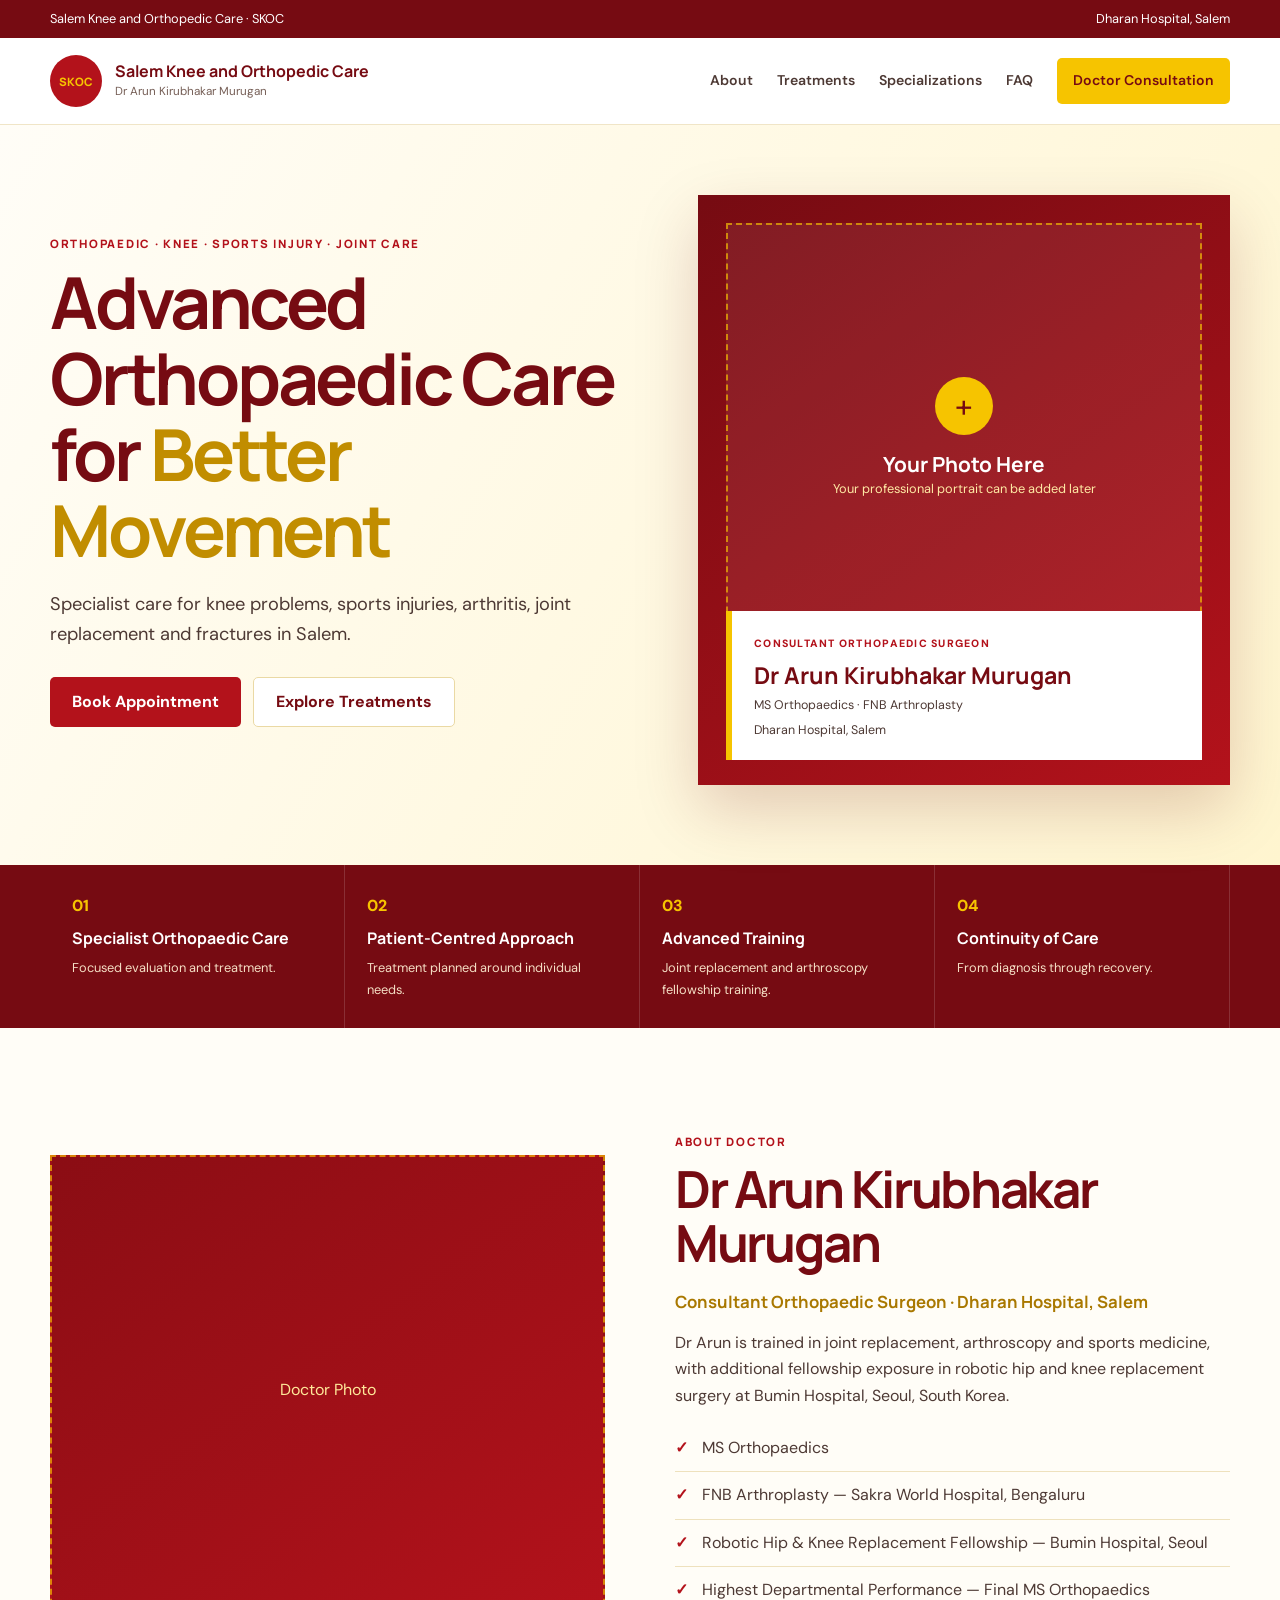
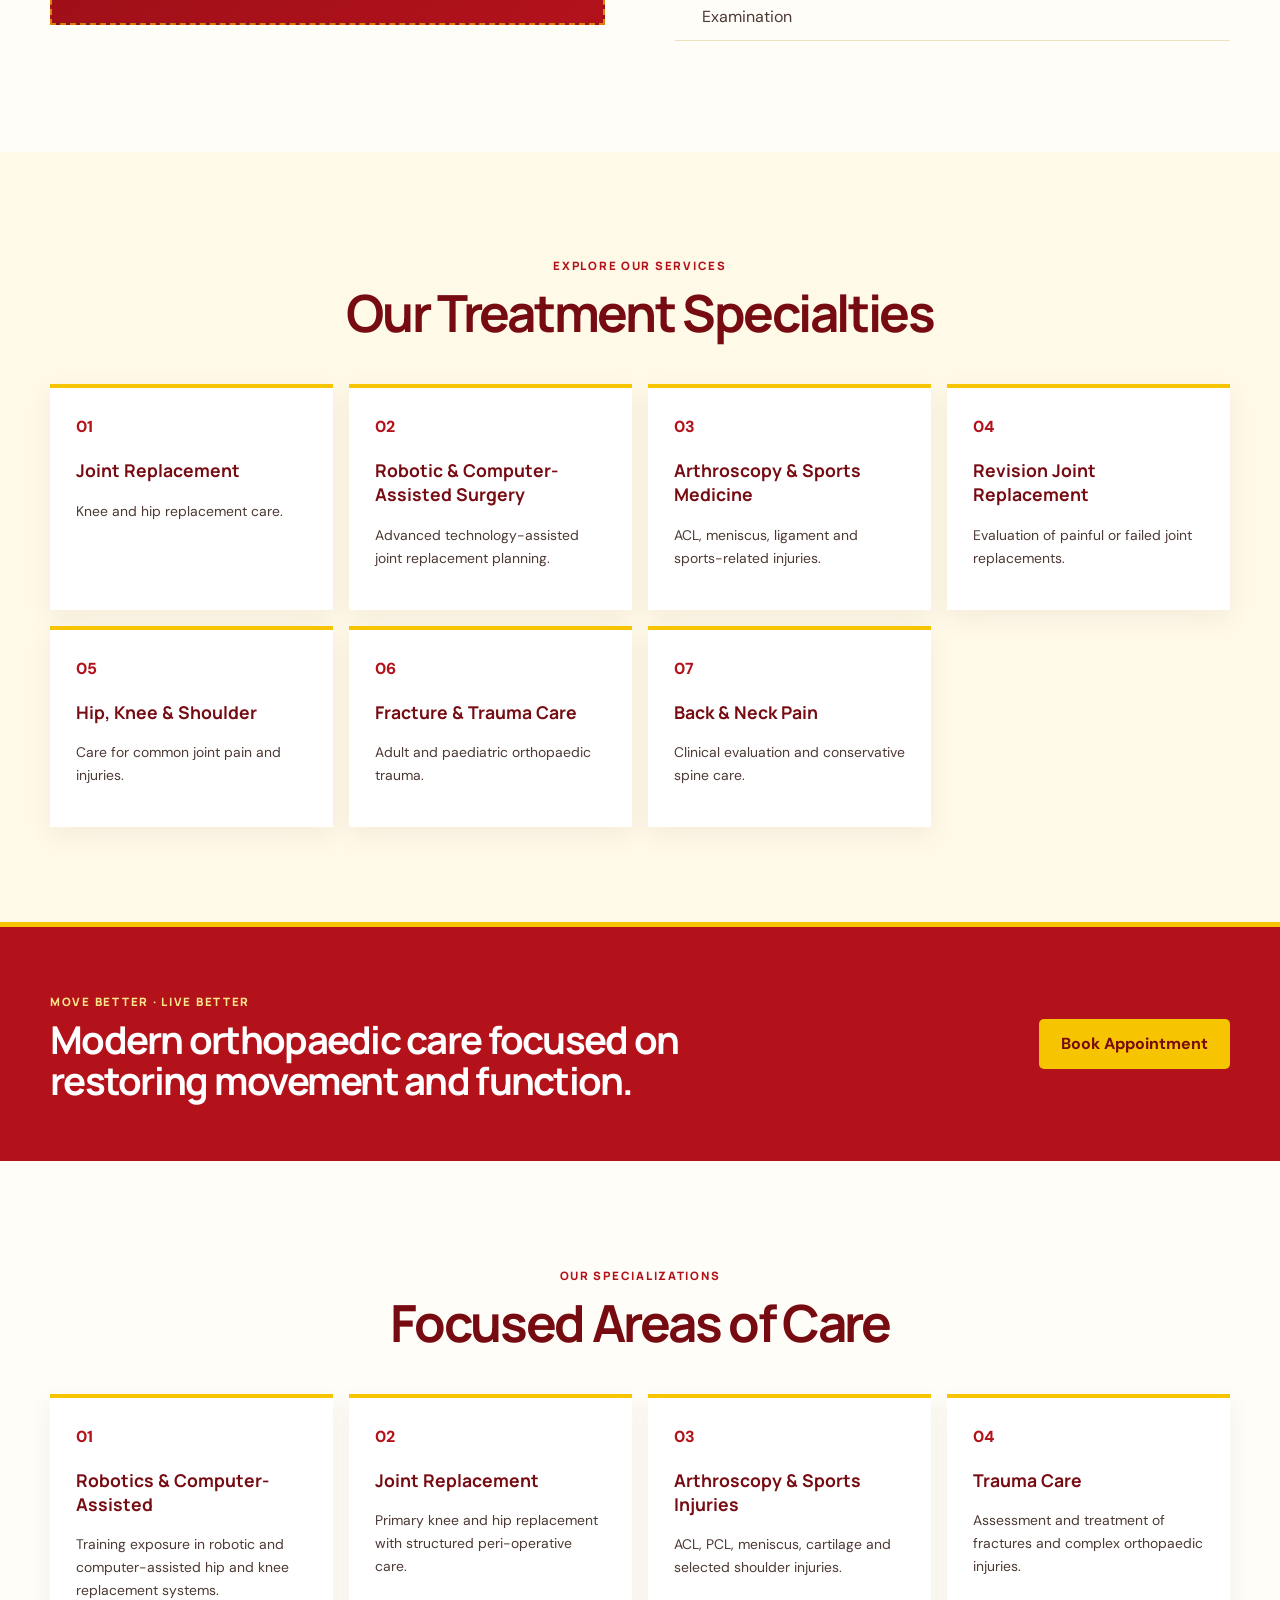
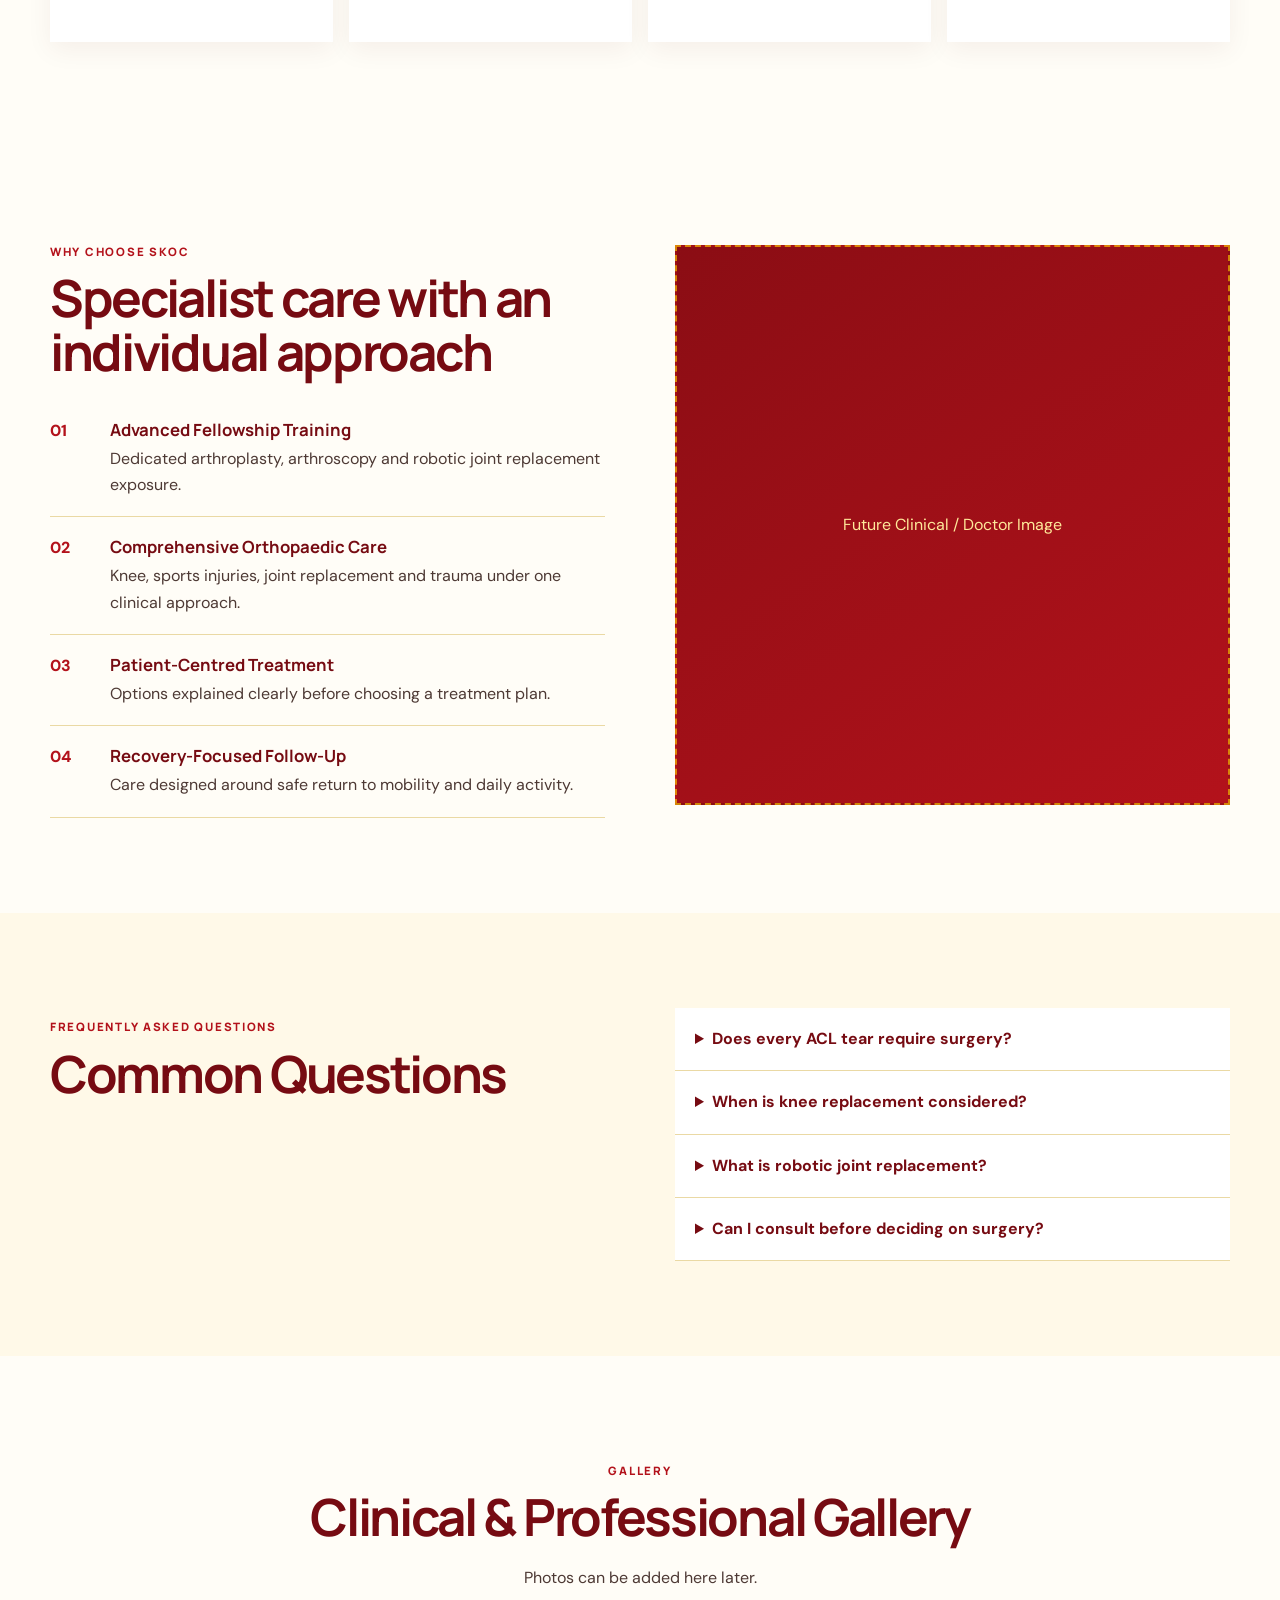
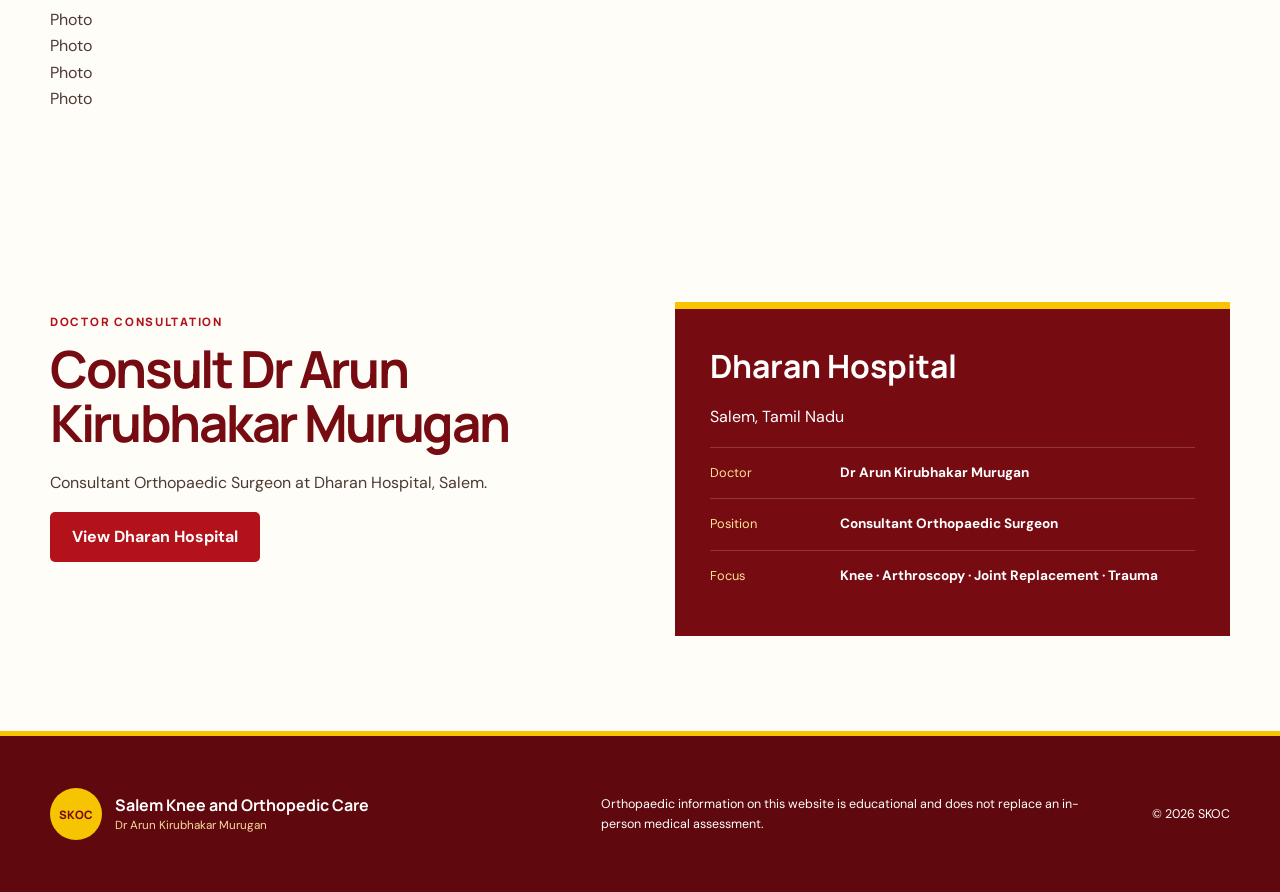
==== commit daa7493d: "Simplify SKOC homepage to specialist reference layout" ====
--- a/index.html
+++ b/index.html
@@ -3,8 +3,8 @@
 <head>
   <meta charset="utf-8">
   <meta name="viewport" content="width=device-width, initial-scale=1">
-  <title>Salem Knee and Orthopedic Care | Dr Arun Kirubhakar</title>
-  <meta name="description" content="Salem Knee and Orthopedic Care (SKOC): specialist knee, arthroscopy, joint replacement, sports injury and fracture care by Dr Arun Kirubhakar Murugan, Consultant Orthopaedic Surgeon at Dharan Hospital, Salem.">
+  <title>Salem Knee and Orthopedic Care | Dr Arun Kirubhakar Murugan</title>
+  <meta name="description" content="Salem Knee and Orthopedic Care (SKOC) by Dr Arun Kirubhakar Murugan, Consultant Orthopaedic Surgeon at Dharan Hospital, Salem. Knee, arthroscopy, joint replacement, sports injury and trauma care.">
   <meta name="theme-color" content="#8b0d14">
   <link rel="canonical" href="https://salemorthocare.com/">
   <link rel="preconnect" href="https://fonts.googleapis.com">
@@ -14,12 +14,20 @@
 </head>
 <body>
   <a class="skip-link" href="#main">Skip to content</a>
-  <div class="topbar"><div class="wrap topbar-inner"><span>Consultant Orthopaedic Surgeon in Salem</span><span>Dharan Hospital, Salem</span></div></div>
+
+  <div class="topbar"><div class="wrap topbar-inner"><span>Salem Knee and Orthopedic Care · SKOC</span><span>Dharan Hospital, Salem</span></div></div>
+
   <header class="site-header">
     <div class="wrap header-inner">
-      <a class="brand" href="#top" aria-label="Salem Knee and Orthopedic Care home"><span class="brand-mark">SKOC</span><span><strong>Salem Knee and Orthopedic Care</strong><small>Dr Arun Kirubhakar Murugan</small></span></a>
+      <a class="brand" href="#top" aria-label="SKOC home"><span class="brand-mark">SKOC</span><span><strong>Salem Knee and Orthopedic Care</strong><small>Dr Arun Kirubhakar Murugan</small></span></a>
       <button class="menu-button" aria-expanded="false" aria-controls="site-nav">Menu</button>
-      <nav id="site-nav" aria-label="Main navigation"><a href="#about">About</a><a href="#expertise">Expertise</a><a href="#training">Training</a><a href="#academic">Academic</a><a href="#faq">FAQ</a><a class="nav-cta" href="#contact">Book Consultation</a></nav>
+      <nav id="site-nav" aria-label="Main navigation">
+        <a href="#about">About</a>
+        <a href="#treatments">Treatments</a>
+        <a href="#specializations">Specializations</a>
+        <a href="#faq">FAQ</a>
+        <a class="nav-cta" href="#contact">Doctor Consultation</a>
+      </nav>
     </div>
   </header>
 
@@ -27,36 +35,110 @@
     <section class="hero" id="top">
       <div class="wrap hero-grid">
         <div class="hero-copy">
-          <p class="eyebrow">SALEM KNEE AND ORTHOPEDIC CARE · SKOC</p>
-          <h1>Specialist Orthopaedic Care for <span>Better Movement</span></h1>
-          <p class="intro">Knee, sports injury, arthroscopy, joint replacement and fracture care by Dr Arun Kirubhakar Murugan, Consultant Orthopaedic Surgeon at Dharan Hospital, Salem.</p>
-          <div class="hero-actions"><a class="button primary" href="#contact">Book Appointment</a><a class="button secondary" href="#expertise">View Expertise</a></div>
-          <div class="hero-mini"><div><strong>MS Orthopaedics</strong><span>Andhra Medical College</span></div><div><strong>FNB Arthroplasty</strong><span>Sakra World Hospital</span></div><div><strong>South Korea Fellowship</strong><span>Bumin Hospital, Seoul</span></div></div>
+          <p class="eyebrow">ORTHOPAEDIC · KNEE · SPORTS INJURY · JOINT CARE</p>
+          <h1>Advanced Orthopaedic Care for <span>Better Movement</span></h1>
+          <p class="intro">Specialist care for knee problems, sports injuries, arthritis, joint replacement and fractures in Salem.</p>
+          <div class="hero-actions"><a class="button primary" href="#contact">Book Appointment</a><a class="button secondary" href="#treatments">Explore Treatments</a></div>
         </div>
         <div class="photo-shell">
-          <div class="photo-placeholder"><div class="photo-icon">+</div><strong>Your Photo Here</strong><span>Professional portrait will be added later</span></div>
-          <div class="hero-name-card"><span>CONSULTANT ORTHOPAEDIC SURGEON</span><h2>Dr Arun Kirubhakar Murugan</h2><p>MBBS · MS Orthopaedics · FNB Arthroplasty</p><small>Dharan Hospital, Salem</small></div>
+          <div class="photo-placeholder"><div class="photo-icon">+</div><strong>Your Photo Here</strong><span>Your professional portrait can be added later</span></div>
+          <div class="hero-name-card"><span>CONSULTANT ORTHOPAEDIC SURGEON</span><h2>Dr Arun Kirubhakar Murugan</h2><p>MS Orthopaedics · FNB Arthroplasty</p><small>Dharan Hospital, Salem</small></div>
         </div>
       </div>
     </section>
 
-    <section class="trust-band"><div class="wrap trust-grid"><article><span>01</span><h3>Knee & Sports Injury</h3><p>ACL, meniscus, ligament and activity-related knee problems.</p></article><article><span>02</span><h3>Arthroscopy</h3><p>Knee and shoulder arthroscopy assessment and treatment.</p></article><article><span>03</span><h3>Joint Replacement</h3><p>Knee and hip replacement with advanced fellowship exposure.</p></article><article><span>04</span><h3>Fracture & Trauma</h3><p>Adult and paediatric fracture evaluation and management.</p></article></div></section>
+    <section class="trust-band"><div class="wrap trust-grid">
+      <article><span>01</span><h3>Specialist Orthopaedic Care</h3><p>Focused evaluation and treatment.</p></article>
+      <article><span>02</span><h3>Patient-Centred Approach</h3><p>Treatment planned around individual needs.</p></article>
+      <article><span>03</span><h3>Advanced Training</h3><p>Joint replacement and arthroscopy fellowship training.</p></article>
+      <article><span>04</span><h3>Continuity of Care</h3><p>From diagnosis through recovery.</p></article>
+    </div></section>
 
-    <section class="section" id="about"><div class="wrap two-col"><div class="about-visual"><div class="secondary-placeholder"><span>Doctor / Clinic Image</span></div><div class="stat-badge"><strong>Consultant</strong><span>Orthopaedic Surgeon</span></div></div><div><p class="eyebrow">ABOUT DR ARUN</p><h2>Orthopaedic, Knee & Joint Replacement Surgeon in Salem</h2><h3 class="gold-subtitle">Consultant Orthopaedic Surgeon · Dharan Hospital, Salem</h3><p>Dr Arun Kirubhakar Murugan has specialist training in arthroplasty, robotic hip and knee replacement, arthroscopy and sports medicine.</p><p>His clinical interests include knee and sports injuries, arthroscopy, primary and revision joint replacement, fracture and trauma care, and conservative orthopaedic treatment.</p><ul class="check-list"><li>MBBS — Government Vellore Medical College</li><li>MS Orthopaedics — Andhra Medical College / King George Hospital</li><li>FNB Arthroplasty — Sakra World Hospital, Bengaluru</li><li>Robotic Hip & Knee Replacement Fellowship — Bumin Hospital, Seoul</li></ul></div></div></section>
+    <section class="section" id="about">
+      <div class="wrap two-col">
+        <div class="about-visual"><div class="secondary-placeholder"><span>Doctor Photo</span></div></div>
+        <div>
+          <p class="eyebrow">ABOUT DOCTOR</p>
+          <h2>Dr Arun Kirubhakar Murugan</h2>
+          <h3 class="gold-subtitle">Consultant Orthopaedic Surgeon · Dharan Hospital, Salem</h3>
+          <p>Dr Arun is trained in joint replacement, arthroscopy and sports medicine, with additional fellowship exposure in robotic hip and knee replacement surgery at Bumin Hospital, Seoul, South Korea.</p>
+          <ul class="check-list">
+            <li>MS Orthopaedics</li>
+            <li>FNB Arthroplasty — Sakra World Hospital, Bengaluru</li>
+            <li>Robotic Hip & Knee Replacement Fellowship — Bumin Hospital, Seoul</li>
+            <li>Highest Departmental Performance — Final MS Orthopaedics Examination</li>
+          </ul>
+        </div>
+      </div>
+    </section>
 
-    <section class="section treatments" id="expertise"><div class="wrap"><div class="section-heading center"><p class="eyebrow">AREAS OF EXPERTISE</p><h2>Focused Knee & Orthopaedic Care</h2><p>Treatment is planned according to diagnosis, age, activity level and recovery goals.</p></div><div class="treatment-grid"><article class="treatment-card"><span>01</span><h3>ACL & Ligament Injuries</h3><p>Assessment and treatment planning for ACL, PCL, MCL and instability.</p></article><article class="treatment-card"><span>02</span><h3>Meniscus & Cartilage</h3><p>Meniscal tears, root tears, bucket-handle tears and cartilage problems.</p></article><article class="treatment-card"><span>03</span><h3>Knee Arthroscopy</h3><p>Arthroscopic assessment and selected minimally invasive procedures.</p></article><article class="treatment-card"><span>04</span><h3>Shoulder Arthroscopy</h3><p>Rotator cuff and shoulder instability evaluation and treatment.</p></article><article class="treatment-card"><span>05</span><h3>Knee Replacement</h3><p>Primary knee replacement care with robotic and computer-assisted training exposure.</p></article><article class="treatment-card"><span>06</span><h3>Hip Replacement</h3><p>Total hip replacement and hemiarthroplasty care.</p></article><article class="treatment-card"><span>07</span><h3>Revision Arthroplasty</h3><p>Training exposure in revision knee and hip replacement and complex cases.</p></article><article class="treatment-card"><span>08</span><h3>Fracture & Trauma</h3><p>Surgical and non-surgical management of fractures and orthopaedic trauma.</p></article></div></div></section>
+    <section class="section treatments" id="treatments">
+      <div class="wrap">
+        <div class="section-heading center"><p class="eyebrow">EXPLORE OUR SERVICES</p><h2>Our Treatment Specialties</h2></div>
+        <div class="treatment-grid">
+          <article class="treatment-card"><span>01</span><h3>Joint Replacement</h3><p>Knee and hip replacement care.</p></article>
+          <article class="treatment-card"><span>02</span><h3>Robotic & Computer-Assisted Surgery</h3><p>Advanced technology-assisted joint replacement planning.</p></article>
+          <article class="treatment-card"><span>03</span><h3>Arthroscopy & Sports Medicine</h3><p>ACL, meniscus, ligament and sports-related injuries.</p></article>
+          <article class="treatment-card"><span>04</span><h3>Revision Joint Replacement</h3><p>Evaluation of painful or failed joint replacements.</p></article>
+          <article class="treatment-card"><span>05</span><h3>Hip, Knee & Shoulder</h3><p>Care for common joint pain and injuries.</p></article>
+          <article class="treatment-card"><span>06</span><h3>Fracture & Trauma Care</h3><p>Adult and paediatric orthopaedic trauma.</p></article>
+          <article class="treatment-card"><span>07</span><h3>Back & Neck Pain</h3><p>Clinical evaluation and conservative spine care.</p></article>
+        </div>
+      </div>
+    </section>
 
-    <section class="cta-strip"><div class="wrap cta-inner"><div><p class="eyebrow light">SPECIALIST TRAINING. PRACTICAL CARE.</p><h2>Clear diagnosis, appropriate treatment and recovery-focused follow-up.</h2></div><a class="button gold" href="#contact">Plan a Consultation</a></div></section>
+    <section class="cta-strip"><div class="wrap cta-inner"><div><p class="eyebrow light">MOVE BETTER · LIVE BETTER</p><h2>Modern orthopaedic care focused on restoring movement and function.</h2></div><a class="button gold" href="#contact">Book Appointment</a></div></section>
 
-    <section class="section training" id="training"><div class="wrap"><div class="section-heading center"><p class="eyebrow">TRAINING & EXPERIENCE</p><h2>Specialist Training Across India & South Korea</h2></div><div class="timeline"><article><span class="year">2024</span><div><h3>Bumin Hospital, Seoul, South Korea</h3><p>Fellowship in robotic hip and knee replacement surgery and hip and knee arthroscopy, with exposure to MAKO robotic hip, total knee and partial knee replacement and arthroscopy.</p></div></article><article><span class="year">2022–2024</span><div><h3>Sakra World Hospital, Bengaluru</h3><p>FNB Arthroplasty training with exposure to computer-assisted and robotic knee replacement, total hip replacement, revision arthroplasty and complex primary arthroplasty.</p></div></article><article><span class="year">2018–2021</span><div><h3>Andhra Medical College / King George Hospital</h3><p>MS Orthopaedics training with broad trauma, fracture, arthroplasty, arthroscopy and emergency orthopaedic experience.</p></div></article></div></div></section>
+    <section class="section" id="specializations">
+      <div class="wrap">
+        <div class="section-heading center"><p class="eyebrow">OUR SPECIALIZATIONS</p><h2>Focused Areas of Care</h2></div>
+        <div class="treatment-grid specialization-grid">
+          <article class="treatment-card"><span>01</span><h3>Robotics & Computer-Assisted</h3><p>Training exposure in robotic and computer-assisted hip and knee replacement systems.</p></article>
+          <article class="treatment-card"><span>02</span><h3>Joint Replacement</h3><p>Primary knee and hip replacement with structured peri-operative care.</p></article>
+          <article class="treatment-card"><span>03</span><h3>Arthroscopy & Sports Injuries</h3><p>ACL, PCL, meniscus, cartilage and selected shoulder injuries.</p></article>
+          <article class="treatment-card"><span>04</span><h3>Trauma Care</h3><p>Assessment and treatment of fractures and complex orthopaedic injuries.</p></article>
+        </div>
+      </div>
+    </section>
 
-    <section class="section academic" id="academic"><div class="wrap academic-grid"><div><p class="eyebrow">ACADEMIC PROFILE</p><h2>Teaching, Presentations & Publications</h2><p>Academic involvement includes medical teaching, journal clubs, seminars, conference presentations and peer-reviewed case reports.</p><div class="achievement-card"><strong>Highest Departmental Performance</strong><span>Final University Examination — MS Orthopaedics</span></div></div><div class="publication-list"><article><span>Publication 01</span><h3>Isolated Tuberculous Peroneal Tenosynovitis — A Rare Case</h3><p>NTRUHS Journal · 2020 · Volume 9, Issue 3 · Pages 197–200</p></article><article><span>Publication 02</span><h3>An Unusual Impalement Injury to Knee</h3><p>NTRUHS Journal · 2020 · Volume 9, Issue 3 · Pages 201–204</p></article><article><span>Conference Work</span><h3>Orthopaedic Presentations</h3><p>Presented work on pilon fractures, young femoral-neck fracture reduction and primary lymphoma of fibula.</p></article></div></div></section>
+    <section class="section why">
+      <div class="wrap why-grid">
+        <div>
+          <p class="eyebrow">WHY CHOOSE SKOC</p>
+          <h2>Specialist care with an individual approach</h2>
+          <div class="why-list">
+            <article><span>01</span><div><h3>Advanced Fellowship Training</h3><p>Dedicated arthroplasty, arthroscopy and robotic joint replacement exposure.</p></div></article>
+            <article><span>02</span><div><h3>Comprehensive Orthopaedic Care</h3><p>Knee, sports injuries, joint replacement and trauma under one clinical approach.</p></div></article>
+            <article><span>03</span><div><h3>Patient-Centred Treatment</h3><p>Options explained clearly before choosing a treatment plan.</p></div></article>
+            <article><span>04</span><div><h3>Recovery-Focused Follow-Up</h3><p>Care designed around safe return to mobility and daily activity.</p></div></article>
+          </div>
+        </div>
+        <div class="secondary-placeholder tall"><span>Future Clinical / Doctor Image</span></div>
+      </div>
+    </section>
 
-    <section class="section why"><div class="wrap why-grid"><div><p class="eyebrow">WHY SKOC</p><h2>Specialist expertise with an individual treatment plan</h2><div class="why-list"><article><span>01</span><div><h3>Advanced Fellowship Training</h3><p>Arthroplasty training with additional robotic joint replacement and arthroscopy fellowship exposure.</p></div></article><article><span>02</span><div><h3>Knee-Focused Care</h3><p>Clinical interest in ACL, meniscus, ligament injuries, knee arthroscopy and knee replacement.</p></div></article><article><span>03</span><div><h3>Conservative When Appropriate</h3><p>Options range from rehabilitation and medication to surgery when required.</p></div></article><article><span>04</span><div><h3>Recovery-Focused Follow-Up</h3><p>Practical guidance aimed at restoring mobility and function safely.</p></div></article></div></div><div class="secondary-placeholder tall"><span>Future Doctor Portrait</span></div></div></section>
+    <section class="section faq-section" id="faq">
+      <div class="wrap faq-grid">
+        <div><p class="eyebrow">FREQUENTLY ASKED QUESTIONS</p><h2>Common Questions</h2></div>
+        <div class="faq-list">
+          <details><summary>Does every ACL tear require surgery?</summary><p>No. Treatment depends on instability, associated injuries, activity demands and individual goals.</p></details>
+          <details><summary>When is knee replacement considered?</summary><p>It may be considered when advanced arthritis causes persistent pain and limitation despite appropriate non-operative care.</p></details>
+          <details><summary>What is robotic joint replacement?</summary><p>Robotic systems assist the surgeon with planning and selected steps of the procedure. The surgeon remains responsible for the operation.</p></details>
+          <details><summary>Can I consult before deciding on surgery?</summary><p>Yes. Consultation can help confirm the diagnosis, review scans and discuss non-operative and surgical options.</p></details>
+        </div>
+      </div>
+    </section>
 
-    <section class="section faq-section" id="faq"><div class="wrap faq-grid"><div><p class="eyebrow">FREQUENTLY ASKED QUESTIONS</p><h2>Common Orthopaedic Questions</h2><p>These answers are general information. Treatment decisions require clinical assessment.</p></div><div class="faq-list"><details><summary>Does every ACL tear require surgery?</summary><p>No. Treatment depends on instability, associated injuries, age, activity demands and personal goals.</p></details><details><summary>When is knee replacement considered?</summary><p>It may be considered when advanced arthritis causes persistent pain and functional limitation despite appropriate non-operative treatment.</p></details><details><summary>What is robotic knee replacement?</summary><p>Robotic systems assist with planning and execution of parts of the procedure. The surgeon remains responsible for the operation.</p></details><details><summary>What should I bring to consultation?</summary><p>Please bring previous X-rays, MRI or CT scans, reports, prescriptions and a list of current medicines if available.</p></details></div></div></section>
+    <section class="section gallery-section">
+      <div class="wrap"><div class="section-heading center"><p class="eyebrow">GALLERY</p><h2>Clinical & Professional Gallery</h2><p>Photos can be added here later.</p></div><div class="gallery-grid"><div class="gallery-placeholder">Photo</div><div class="gallery-placeholder">Photo</div><div class="gallery-placeholder">Photo</div><div class="gallery-placeholder">Photo</div></div></div>
+    </section>
 
-    <section class="section contact" id="contact"><div class="wrap contact-grid"><div><p class="eyebrow">CONSULTATION</p><h2>Consult Dr Arun Kirubhakar Murugan in Salem</h2><p>Consultant Orthopaedic Surgeon at Dharan Hospital, Salem. Appointment timings and contact details can be added later if you choose to display them publicly.</p><a class="button primary" href="https://www.google.com/maps/search/?api=1&query=Dharan+Hospital+Salem" target="_blank" rel="noopener">View Dharan Hospital</a></div><div class="appointment-card"><h3>Dharan Hospital</h3><p>Salem, Tamil Nadu</p><div class="appointment-row"><span>Doctor</span><strong>Dr Arun Kirubhakar Murugan</strong></div><div class="appointment-row"><span>Position</span><strong>Consultant Orthopaedic Surgeon</strong></div><div class="appointment-row"><span>Qualifications</span><strong>MBBS · MS Orthopaedics · FNB Arthroplasty</strong></div><div class="appointment-row"><span>Special Interests</span><strong>Knee · Arthroscopy · Joint Replacement · Trauma</strong></div></div></div></section>
+    <section class="section contact" id="contact">
+      <div class="wrap contact-grid">
+        <div><p class="eyebrow">DOCTOR CONSULTATION</p><h2>Consult Dr Arun Kirubhakar Murugan</h2><p>Consultant Orthopaedic Surgeon at Dharan Hospital, Salem.</p><a class="button primary" href="https://www.google.com/maps/search/?api=1&query=Dharan+Hospital+Salem" target="_blank" rel="noopener">View Dharan Hospital</a></div>
+        <div class="appointment-card"><h3>Dharan Hospital</h3><p>Salem, Tamil Nadu</p><div class="appointment-row"><span>Doctor</span><strong>Dr Arun Kirubhakar Murugan</strong></div><div class="appointment-row"><span>Position</span><strong>Consultant Orthopaedic Surgeon</strong></div><div class="appointment-row"><span>Focus</span><strong>Knee · Arthroscopy · Joint Replacement · Trauma</strong></div></div>
+      </div>
+    </section>
   </main>
 
   <footer><div class="wrap footer-grid"><div class="brand footer-brand"><span class="brand-mark">SKOC</span><span><strong>Salem Knee and Orthopedic Care</strong><small>Dr Arun Kirubhakar Murugan</small></span></div><p>Orthopaedic information on this website is educational and does not replace an in-person medical assessment.</p><p>© <span id="year"></span> SKOC</p></div></footer>
--- a/styles.css
+++ b/styles.css
@@ -1,5 +1,4 @@
-:root{--ink:#7a0c12;--ink-2:#a0141c;--red:#b3121b;--red-dark:#7a0c12;--gold:#f6c400;--gold-soft:#ffe88a;--cream:#fff8df;--paper:#fffdf7;--white:#fff;--line:#ead7a0;--text:#4c352f;--orange:#e45a1f}
-*{box-sizing:border-box}html{scroll-behavior:smooth}body{margin:0;background:var(--paper);color:var(--ink);font-family:"DM Sans",sans-serif;line-height:1.6}a{color:inherit;text-decoration:none}.skip-link{position:absolute;left:-9999px}.skip-link:focus{left:1rem;top:1rem;background:white;padding:.7rem 1rem;z-index:99}.site-header{height:88px;display:flex;align-items:center;justify-content:space-between;padding:0 clamp(1.25rem,5vw,5rem);max-width:1500px;margin:auto;background:var(--paper);border-bottom:1px solid rgba(179,18,27,.08)}.brand{display:flex;gap:.75rem;align-items:center}.brand-mark{width:45px;height:45px;border-radius:50%;display:grid;place-items:center;background:linear-gradient(145deg,var(--red-dark),var(--red));color:var(--gold);font:bold .72rem Manrope;box-shadow:0 6px 18px rgba(122,12,18,.18)}.brand strong,.brand small{display:block}.brand strong{font:700 1rem Manrope}.brand small{font-size:.73rem;color:#7b5d4b}.site-header nav{display:flex;align-items:center;gap:2rem;font-weight:600;font-size:.92rem}.site-header nav a:not(.nav-cta):hover{color:var(--red)}.nav-cta{border:1px solid var(--red-dark);padding:.6rem 1rem;border-radius:99px;background:var(--gold);color:var(--red-dark)}.nav-cta:hover{background:#ffd632}.menu-button{display:none;background:var(--gold);border:1px solid var(--red-dark);color:var(--red-dark);border-radius:2rem;padding:.5rem .9rem}.hero{min-height:calc(100vh - 88px);max-width:1500px;margin:auto;display:grid;grid-template-columns:1.08fr .92fr;padding:clamp(3rem,7vw,7rem) clamp(1.25rem,5vw,5rem);gap:clamp(2rem,7vw,7rem);align-items:center}.eyebrow{font:700 .72rem Manrope;letter-spacing:.16em;color:var(--red)}.hero h1,.section h2{font-family:Manrope,sans-serif;letter-spacing:-.05em;line-height:1.02;margin:.8rem 0 1.4rem}.hero h1{font-size:clamp(3.3rem,7vw,7.2rem);color:var(--red-dark)}.hero h1 span{color:#d49d00}.intro{font-size:clamp(1.05rem,1.6vw,1.3rem);color:var(--text);max-width:670px}.hero-actions{display:flex;gap:.8rem;margin:2rem 0}.button{display:inline-flex;justify-content:center;align-items:center;min-height:50px;padding:.75rem 1.25rem;border-radius:6px;font-weight:700}.primary{background:linear-gradient(135deg,var(--red-dark),var(--red));color:white;box-shadow:0 8px 22px rgba(122,12,18,.18)}.primary:hover{background:var(--ink-2)}.secondary{border:1px solid var(--line);background:var(--gold);color:var(--red-dark)}.secondary:hover{background:#ffd632}.trust-row{display:flex;gap:2rem;padding:0;margin:3rem 0 0;list-style:none;font-size:.86rem;font-weight:600}.trust-row li:before{content:"";display:inline-block;width:7px;height:7px;background:var(--gold);border:2px solid var(--red);border-radius:50%;margin-right:.6rem}.hero-panel{background:linear-gradient(155deg,#6c0910 0%,#9d1018 55%,#b3121b 100%);color:white;min-height:570px;border-radius:8px;position:relative;overflow:hidden;padding:3rem;display:flex;flex-direction:column;justify-content:flex-end;box-shadow:0 24px 60px rgba(122,12,18,.22)}.hero-panel:after{content:"";position:absolute;inset:auto -12% -28% auto;width:340px;height:340px;border-radius:50%;background:rgba(246,196,0,.12)}.joint-visual{position:absolute;inset:0;display:grid;place-items:center;opacity:.98}.joint-core{width:110px;height:70px;background:var(--gold);border-radius:50% 40% 50% 40%;transform:rotate(-9deg);box-shadow:0 0 0 24px rgba(246,196,0,.10)}.joint-line{position:absolute;width:130px;height:230px;border:30px solid #fff8df;border-left-color:transparent;border-right-color:transparent}.joint-line.left{top:-60px;border-radius:20% 20% 48% 48%}.joint-line.right{bottom:-55px;border-radius:48% 48% 20% 20%}.doctor-card{position:relative;z-index:2;border-top:1px solid rgba(255,232,138,.55);padding-top:1.2rem}.doctor-card p{font-size:.7rem;letter-spacing:.15em;margin:0;color:var(--gold-soft)}.doctor-card h2{font:700 clamp(1.7rem,3vw,2.5rem) Manrope;margin:.35rem 0}.doctor-card span{color:#ffeaa4}.location-note{position:absolute;z-index:2;top:2rem;right:2rem;text-align:right;font-size:.85rem;color:#fff3c4}.section{padding:clamp(5rem,10vw,9rem) clamp(1.25rem,7vw,7rem);max-width:1500px;margin:auto}.section-heading{max-width:760px}.section h2{font-size:clamp(2.6rem,5vw,5rem);color:var(--red-dark)}.section-heading>p:last-child{font-size:1.1rem;color:var(--text)}.expertise{background:#fffaf0;max-width:none}.expertise>*{max-width:1300px;margin-left:auto;margin-right:auto}.service-grid{display:grid;grid-template-columns:repeat(4,1fr);margin-top:4rem;border-top:2px solid var(--gold)}.service-grid article{padding:2rem 1.5rem 1rem 0;border-right:1px solid var(--line);margin-right:1.5rem}.service-grid article:last-child{border:0}.service-grid span,.process li>span{font:700 .75rem Manrope;color:var(--red)}.service-grid h3,.process h3{font:700 1.25rem Manrope;margin:1.4rem 0 .7rem;color:var(--red-dark)}.service-grid p,.process p,.doctor-details p{color:var(--text)}.doctor-section{display:grid;grid-template-columns:1fr 1fr;gap:8vw}.doctor-details{padding-top:3rem}.doctor-details h3{font:700 2rem Manrope;margin:0;color:var(--red-dark)}.credentials{color:#bd8700!important;font-weight:700}.process{background:linear-gradient(180deg,#fff3bd,#fff8df);max-width:none}.process>*{max-width:1300px;margin-left:auto;margin-right:auto}.process ol{list-style:none;padding:0;margin-top:3rem;display:grid;grid-template-columns:repeat(2,1fr);gap:1px;background:var(--line)}.process li{background:rgba(255,253,247,.78);padding:2rem;display:grid;grid-template-columns:42px 1fr}.process h3,.process p{margin-top:0}.consultation{display:grid;grid-template-columns:1.2fr .8fr;gap:7vw;align-items:center}.consult-card{background:white;padding:2.5rem;border-left:6px solid var(--gold);box-shadow:0 18px 60px rgba(122,12,18,.10)}.consult-card h3{font:700 2rem Manrope;margin:.2rem 0;color:var(--red-dark)}.consult-card .button{margin:1.5rem 0 1rem}.consult-card small{display:block;color:#7d6659}footer{background:linear-gradient(135deg,#63080e,#8d0d15);color:white;padding:3rem clamp(1.25rem,5vw,5rem);display:grid;grid-template-columns:1fr 1fr auto;gap:3rem;align-items:center;font-size:.8rem;border-top:5px solid var(--gold)}.footer-brand .brand-mark{background:var(--gold);color:var(--red-dark)}.footer-brand small{color:#ffe9a0}footer>p{color:#f5dca0;max-width:500px}
-@media(max-width:900px){.site-header nav{display:none;position:absolute;z-index:10;top:76px;left:1rem;right:1rem;background:#fffaf0;padding:1.5rem;box-shadow:0 14px 45px rgba(122,12,18,.15);flex-direction:column}.site-header nav.open{display:flex}.menu-button{display:block}.hero{grid-template-columns:1fr}.hero-panel{min-height:500px}.service-grid{grid-template-columns:repeat(2,1fr)}.doctor-section,.consultation{grid-template-columns:1fr}.process ol{grid-template-columns:1fr}footer{grid-template-columns:1fr}}
-@media(max-width:560px){.site-header{height:76px}.brand small{display:none}.hero{min-height:auto;padding-top:3rem}.hero h1{font-size:3.25rem}.hero-actions{flex-direction:column}.trust-row{gap:.8rem;flex-wrap:wrap}.hero-panel{min-height:430px;padding:1.5rem}.location-note{right:1.5rem}.service-grid{grid-template-columns:1fr}.service-grid article{border-right:0;border-bottom:1px solid var(--line)}.process li{padding:1.4rem}.section{padding-top:4.5rem;padding-bottom:4.5rem}}
-@media(prefers-reduced-motion:reduce){html{scroll-behavior:auto}}
+:root{--red:#b3121b;--dark:#760b12;--gold:#f6c400;--gold2:#ffe58a;--cream:#fff8df;--paper:#fffdf7;--text:#4d3934;--line:#ead9a4;--white:#fff}*{box-sizing:border-box}html{scroll-behavior:smooth}body{margin:0;font-family:"DM Sans",sans-serif;color:var(--text);background:var(--paper);line-height:1.65}a{color:inherit;text-decoration:none}.wrap{width:min(1180px,calc(100% - 40px));margin:auto}.skip-link{position:absolute;left:-9999px}.skip-link:focus{left:1rem;top:1rem;background:#fff;padding:.7rem;z-index:100}.topbar{background:var(--dark);color:#fff;font-size:.8rem}.topbar-inner{min-height:38px;display:flex;justify-content:space-between;align-items:center}.site-header{background:#fff;position:sticky;top:0;z-index:20;border-bottom:1px solid #f0e5c7}.header-inner{height:86px;display:flex;align-items:center;justify-content:space-between}.brand{display:flex;gap:.8rem;align-items:center}.brand-mark{width:52px;height:52px;border-radius:50%;display:grid;place-items:center;background:var(--red);color:var(--gold);font:800 .72rem Manrope}.brand strong,.brand small{display:block}.brand strong{font:700 1rem Manrope;color:var(--dark)}.brand small{font-size:.73rem;color:#765f57}.site-header nav{display:flex;gap:1.5rem;align-items:center;font-weight:600;font-size:.88rem}.site-header nav a:hover{color:var(--red)}.nav-cta{background:var(--gold);color:var(--dark)!important;padding:.7rem 1rem;border-radius:5px}.menu-button{display:none}.hero{background:linear-gradient(120deg,#fffdf7,#fff5cf);padding:70px 0 80px}.hero-grid{display:grid;grid-template-columns:1.05fr .95fr;gap:60px;align-items:center}.eyebrow{font:800 .72rem Manrope;letter-spacing:.15em;color:var(--red);text-transform:uppercase}.hero h1,.section h2,.cta-strip h2{font-family:Manrope,sans-serif;color:var(--dark);letter-spacing:-.045em;line-height:1.06}.hero h1{font-size:clamp(3rem,5.6vw,5.8rem);margin:.8rem 0 1.3rem}.hero h1 span{color:#c18d00}.intro{font-size:1.14rem;max-width:650px}.hero-actions{display:flex;gap:12px;margin:28px 0}.button{display:inline-flex;align-items:center;justify-content:center;min-height:50px;padding:0 22px;border-radius:5px;font-weight:700}.primary{background:var(--red);color:#fff}.secondary{background:#fff;border:1px solid var(--line);color:var(--dark)}.gold{background:var(--gold);color:var(--dark)}.hero-mini{display:grid;grid-template-columns:repeat(3,1fr);gap:10px;margin-top:35px}.hero-mini div{padding:14px;border-top:3px solid var(--gold);background:#fff}.hero-mini strong,.hero-mini span{display:block}.hero-mini strong{color:var(--dark);font-size:.82rem}.hero-mini span{font-size:.72rem;margin-top:3px}.photo-shell{min-height:590px;background:linear-gradient(145deg,var(--dark),var(--red));padding:28px;position:relative;box-shadow:0 25px 60px rgba(100,0,0,.18)}.photo-placeholder,.secondary-placeholder{border:2px dashed rgba(246,196,0,.65);background:rgba(255,255,255,.07);display:flex;flex-direction:column;align-items:center;justify-content:center;text-align:center;color:#fff}.photo-placeholder{height:430px}.photo-placeholder strong{font:700 1.3rem Manrope}.photo-placeholder span{font-size:.8rem;color:#ffeaa5}.photo-icon{width:58px;height:58px;border-radius:50%;background:var(--gold);color:var(--dark);display:grid;place-items:center;font-size:2rem;margin-bottom:15px}.hero-name-card{position:absolute;left:28px;right:28px;bottom:25px;background:#fff;padding:18px 22px;border-left:6px solid var(--gold)}.hero-name-card span{font-size:.66rem;letter-spacing:.12em;color:var(--red);font-weight:800}.hero-name-card h2{font:700 1.45rem Manrope;color:var(--dark);margin:4px 0}.hero-name-card p,.hero-name-card small{margin:0;font-size:.78rem}.trust-band{background:var(--dark);color:#fff}.trust-grid{display:grid;grid-template-columns:repeat(4,1fr)}.trust-grid article{padding:28px 22px;border-right:1px solid rgba(255,255,255,.15)}.trust-grid article>span{color:var(--gold);font-weight:800}.trust-grid h3{font:700 1rem Manrope;margin:8px 0}.trust-grid p{font-size:.8rem;margin:0;color:#f5dfc5}.section{padding:95px 0}.section h2{font-size:clamp(2.4rem,4vw,4.2rem);margin:.7rem 0 1.3rem}.section-heading{max-width:760px}.center{text-align:center;margin-left:auto;margin-right:auto}.two-col,.why-grid,.academic-grid,.faq-grid,.contact-grid{display:grid;grid-template-columns:1fr 1fr;gap:70px;align-items:center}.about-visual{position:relative}.secondary-placeholder{min-height:470px;background:linear-gradient(145deg,#8b0d14,#b3121b);color:#ffe99a}.stat-badge{position:absolute;right:-18px;bottom:25px;background:var(--gold);color:var(--dark);padding:18px 24px}.stat-badge strong,.stat-badge span{display:block}.gold-subtitle{color:#a97800;font:700 1.05rem Manrope}.check-list{padding:0;list-style:none}.check-list li{padding:10px 0 10px 27px;border-bottom:1px solid #eee1bd;position:relative}.check-list li:before{content:"✓";position:absolute;left:0;color:var(--red);font-weight:800}.treatments{background:#fff9e8}.treatment-grid{display:grid;grid-template-columns:repeat(4,1fr);gap:16px;margin-top:45px}.treatment-card{background:#fff;padding:26px;border-top:4px solid var(--gold);box-shadow:0 8px 25px rgba(80,20,10,.06)}.treatment-card>span{color:var(--red);font-weight:800}.treatment-card h3{font:700 1.1rem Manrope;color:var(--dark)}.treatment-card p{font-size:.87rem}.cta-strip{background:var(--red);color:#fff;padding:55px 0;border-top:5px solid var(--gold)}.cta-inner{display:flex;justify-content:space-between;gap:40px;align-items:center}.cta-strip h2{color:#fff;font-size:clamp(1.8rem,3vw,3rem);margin:5px 0;max-width:780px}.light{color:var(--gold2)}.training{background:#fff}.timeline{margin-top:45px;border-left:3px solid var(--gold);padding-left:35px}.timeline article{display:grid;grid-template-columns:130px 1fr;gap:30px;padding:0 0 35px}.year{font:800 1rem Manrope;color:var(--red)}.timeline h3{margin:0;color:var(--dark);font:700 1.25rem Manrope}.timeline p{margin-top:7px}.academic{background:var(--cream)}.achievement-card{background:var(--red);color:#fff;padding:24px;margin-top:30px;border-left:7px solid var(--gold)}.achievement-card strong,.achievement-card span{display:block}.publication-list{display:grid;gap:12px}.publication-list article{background:#fff;padding:22px;border-left:4px solid var(--gold)}.publication-list article>span{font-size:.7rem;color:var(--red);font-weight:800;text-transform:uppercase}.publication-list h3{font:700 1.05rem Manrope;color:var(--dark);margin:6px 0}.publication-list p{font-size:.82rem;margin:0}.why-list article{display:grid;grid-template-columns:45px 1fr;gap:15px;padding:18px 0;border-bottom:1px solid var(--line)}.why-list>article>span{color:var(--red);font-weight:800}.why-list h3{font:700 1.05rem Manrope;color:var(--dark);margin:0}.why-list p{margin:5px 0 0}.tall{min-height:560px}.faq-section{background:#fff9e8}.faq-grid{align-items:start}.faq-list details{background:#fff;border-bottom:1px solid var(--line);padding:18px 20px}.faq-list summary{cursor:pointer;font-weight:700;color:var(--dark)}.faq-list details p{margin-bottom:0}.contact-grid{align-items:stretch}.appointment-card{background:var(--dark);color:#fff;padding:35px;border-top:7px solid var(--gold)}.appointment-card h3{font:700 2rem Manrope;margin:0}.appointment-row{display:grid;grid-template-columns:110px 1fr;gap:20px;padding:14px 0;border-top:1px solid rgba(255,255,255,.18)}.appointment-row span{color:#ffe394;font-size:.8rem}.appointment-row strong{font-size:.85rem}footer{background:#5f080d;color:#fff;border-top:5px solid var(--gold);padding:45px 0}.footer-grid{display:grid;grid-template-columns:1fr 1fr auto;gap:35px;align-items:center;font-size:.78rem}.footer-brand .brand-mark{background:var(--gold);color:var(--dark)}.footer-brand strong{color:#fff}.footer-brand small{color:#f7dca1}
+@media(max-width:950px){.site-header nav{display:none;position:absolute;top:86px;left:20px;right:20px;background:#fff;padding:20px;flex-direction:column;box-shadow:0 15px 40px rgba(0,0,0,.12)}.site-header nav.open{display:flex}.menu-button{display:block;background:var(--gold);border:0;padding:9px 14px;border-radius:4px}.hero-grid,.two-col,.why-grid,.academic-grid,.faq-grid,.contact-grid{grid-template-columns:1fr}.hero-mini{grid-template-columns:1fr}.treatment-grid{grid-template-columns:repeat(2,1fr)}.trust-grid{grid-template-columns:repeat(2,1fr)}.cta-inner{align-items:flex-start;flex-direction:column}.footer-grid{grid-template-columns:1fr}.photo-shell{min-height:540px}.stat-badge{right:15px}}
+@media(max-width:600px){.wrap{width:min(100% - 28px,1180px)}.topbar-inner{justify-content:center}.topbar-inner span:last-child{display:none}.header-inner{height:74px}.brand-mark{width:45px;height:45px}.brand strong{font-size:.82rem}.brand small{display:none}.site-header nav{top:74px}.hero{padding:45px 0}.hero h1{font-size:3rem}.hero-actions{flex-direction:column}.photo-shell{min-height:475px;padding:18px}.photo-placeholder{height:335px}.hero-name-card{left:18px;right:18px;bottom:18px}.trust-grid,.treatment-grid{grid-template-columns:1fr}.section{padding:65px 0}.timeline article{grid-template-columns:1fr;gap:5px}.timeline{padding-left:20px}.appointment-row{grid-template-columns:1fr;gap:3px}.secondary-placeholder{min-height:380px}.tall{min-height:430px}}
+@media(prefers-reduced-motion:reduce){html{scroll-behavior:auto}}
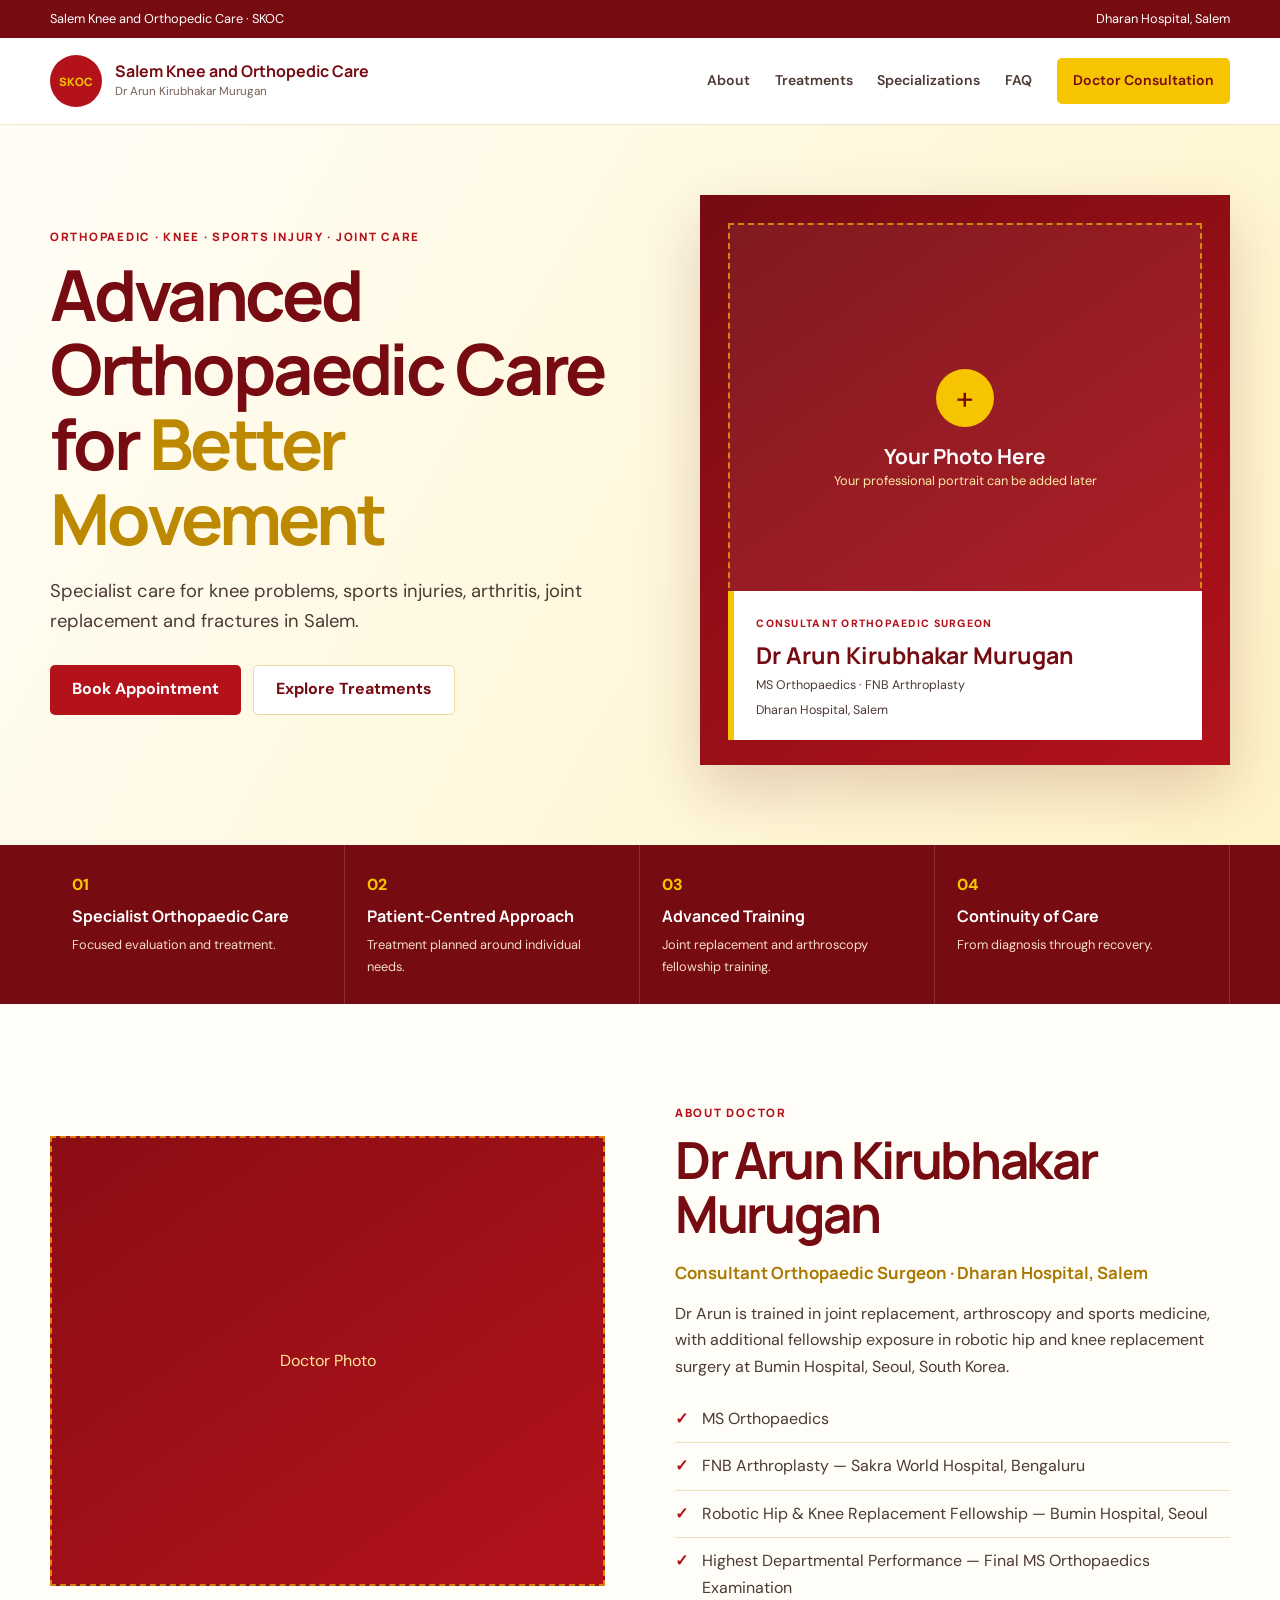
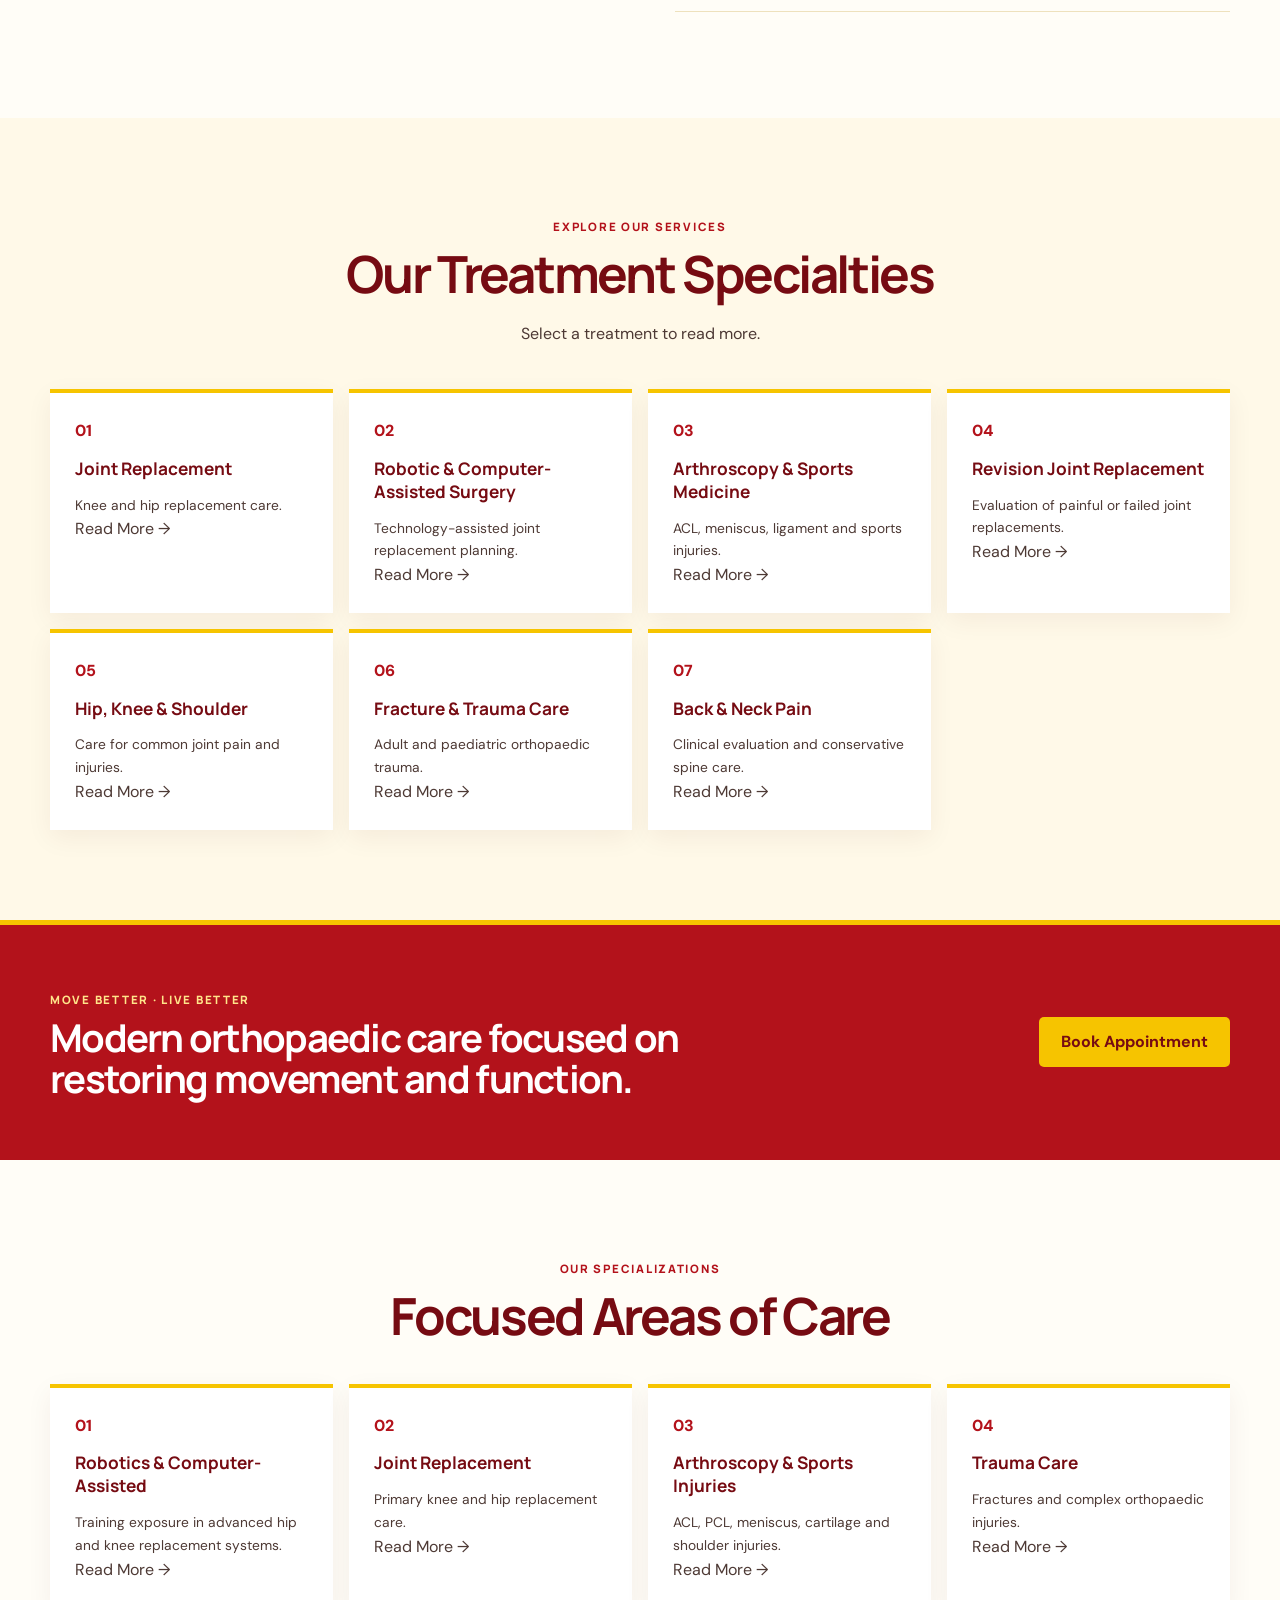
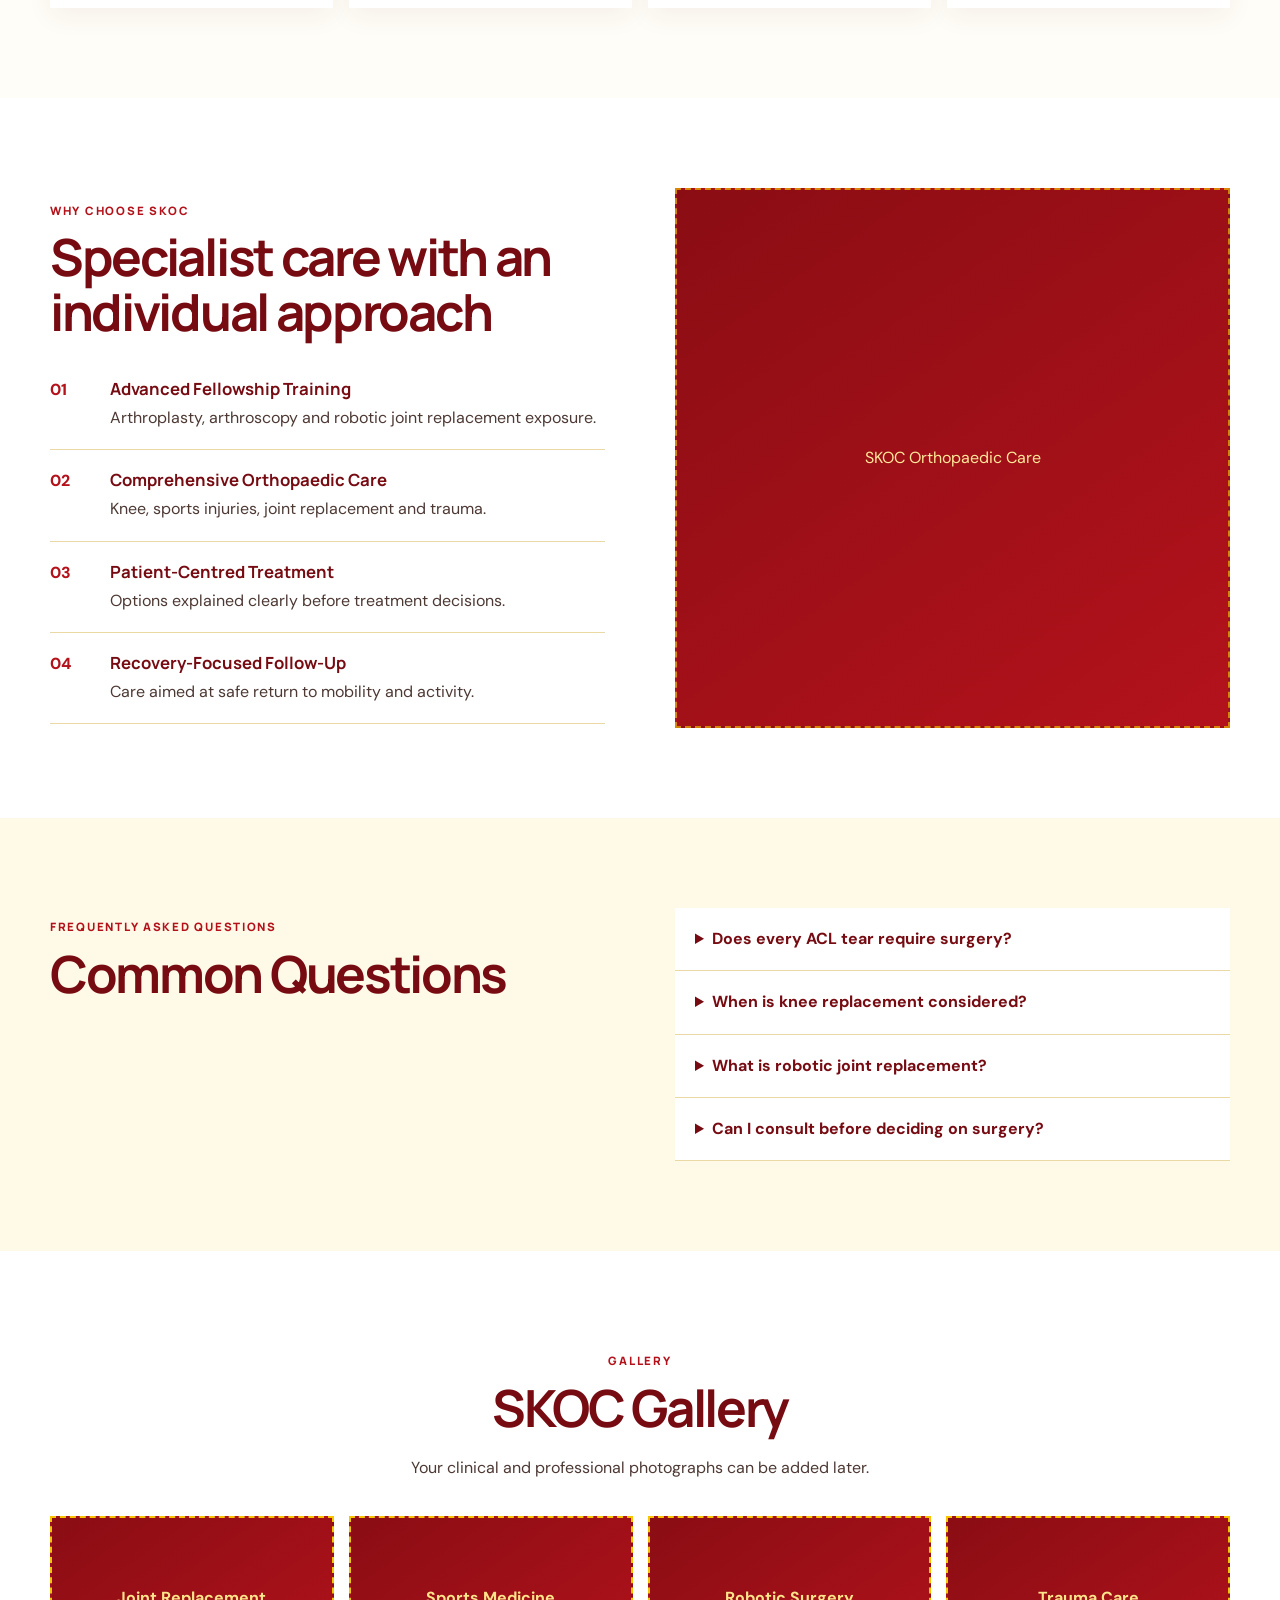
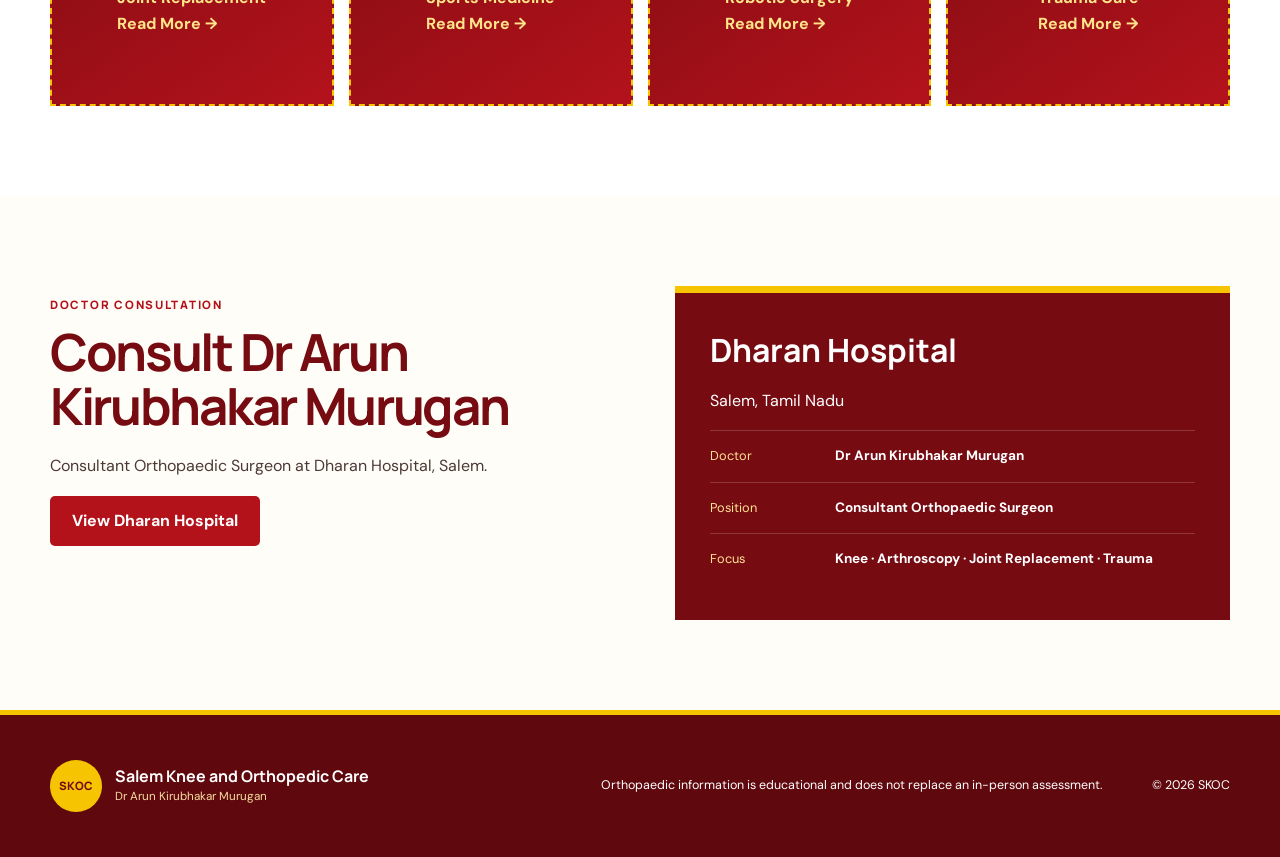
==== commit e1dad971: "Add Read More treatment navigation and SKOC imagery" ====
--- a/index.html
+++ b/index.html
@@ -1,147 +1 @@
-<!doctype html>
-<html lang="en">
-<head>
-  <meta charset="utf-8">
-  <meta name="viewport" content="width=device-width, initial-scale=1">
-  <title>Salem Knee and Orthopedic Care | Dr Arun Kirubhakar Murugan</title>
-  <meta name="description" content="Salem Knee and Orthopedic Care (SKOC) by Dr Arun Kirubhakar Murugan, Consultant Orthopaedic Surgeon at Dharan Hospital, Salem. Knee, arthroscopy, joint replacement, sports injury and trauma care.">
-  <meta name="theme-color" content="#8b0d14">
-  <link rel="canonical" href="https://salemorthocare.com/">
-  <link rel="preconnect" href="https://fonts.googleapis.com">
-  <link rel="preconnect" href="https://fonts.gstatic.com" crossorigin>
-  <link href="https://fonts.googleapis.com/css2?family=DM+Sans:wght@400;500;600;700&family=Manrope:wght@600;700;800&display=swap" rel="stylesheet">
-  <link rel="stylesheet" href="styles.css">
-</head>
-<body>
-  <a class="skip-link" href="#main">Skip to content</a>
-
-  <div class="topbar"><div class="wrap topbar-inner"><span>Salem Knee and Orthopedic Care · SKOC</span><span>Dharan Hospital, Salem</span></div></div>
-
-  <header class="site-header">
-    <div class="wrap header-inner">
-      <a class="brand" href="#top" aria-label="SKOC home"><span class="brand-mark">SKOC</span><span><strong>Salem Knee and Orthopedic Care</strong><small>Dr Arun Kirubhakar Murugan</small></span></a>
-      <button class="menu-button" aria-expanded="false" aria-controls="site-nav">Menu</button>
-      <nav id="site-nav" aria-label="Main navigation">
-        <a href="#about">About</a>
-        <a href="#treatments">Treatments</a>
-        <a href="#specializations">Specializations</a>
-        <a href="#faq">FAQ</a>
-        <a class="nav-cta" href="#contact">Doctor Consultation</a>
-      </nav>
-    </div>
-  </header>
-
-  <main id="main">
-    <section class="hero" id="top">
-      <div class="wrap hero-grid">
-        <div class="hero-copy">
-          <p class="eyebrow">ORTHOPAEDIC · KNEE · SPORTS INJURY · JOINT CARE</p>
-          <h1>Advanced Orthopaedic Care for <span>Better Movement</span></h1>
-          <p class="intro">Specialist care for knee problems, sports injuries, arthritis, joint replacement and fractures in Salem.</p>
-          <div class="hero-actions"><a class="button primary" href="#contact">Book Appointment</a><a class="button secondary" href="#treatments">Explore Treatments</a></div>
-        </div>
-        <div class="photo-shell">
-          <div class="photo-placeholder"><div class="photo-icon">+</div><strong>Your Photo Here</strong><span>Your professional portrait can be added later</span></div>
-          <div class="hero-name-card"><span>CONSULTANT ORTHOPAEDIC SURGEON</span><h2>Dr Arun Kirubhakar Murugan</h2><p>MS Orthopaedics · FNB Arthroplasty</p><small>Dharan Hospital, Salem</small></div>
-        </div>
-      </div>
-    </section>
-
-    <section class="trust-band"><div class="wrap trust-grid">
-      <article><span>01</span><h3>Specialist Orthopaedic Care</h3><p>Focused evaluation and treatment.</p></article>
-      <article><span>02</span><h3>Patient-Centred Approach</h3><p>Treatment planned around individual needs.</p></article>
-      <article><span>03</span><h3>Advanced Training</h3><p>Joint replacement and arthroscopy fellowship training.</p></article>
-      <article><span>04</span><h3>Continuity of Care</h3><p>From diagnosis through recovery.</p></article>
-    </div></section>
-
-    <section class="section" id="about">
-      <div class="wrap two-col">
-        <div class="about-visual"><div class="secondary-placeholder"><span>Doctor Photo</span></div></div>
-        <div>
-          <p class="eyebrow">ABOUT DOCTOR</p>
-          <h2>Dr Arun Kirubhakar Murugan</h2>
-          <h3 class="gold-subtitle">Consultant Orthopaedic Surgeon · Dharan Hospital, Salem</h3>
-          <p>Dr Arun is trained in joint replacement, arthroscopy and sports medicine, with additional fellowship exposure in robotic hip and knee replacement surgery at Bumin Hospital, Seoul, South Korea.</p>
-          <ul class="check-list">
-            <li>MS Orthopaedics</li>
-            <li>FNB Arthroplasty — Sakra World Hospital, Bengaluru</li>
-            <li>Robotic Hip & Knee Replacement Fellowship — Bumin Hospital, Seoul</li>
-            <li>Highest Departmental Performance — Final MS Orthopaedics Examination</li>
-          </ul>
-        </div>
-      </div>
-    </section>
-
-    <section class="section treatments" id="treatments">
-      <div class="wrap">
-        <div class="section-heading center"><p class="eyebrow">EXPLORE OUR SERVICES</p><h2>Our Treatment Specialties</h2></div>
-        <div class="treatment-grid">
-          <article class="treatment-card"><span>01</span><h3>Joint Replacement</h3><p>Knee and hip replacement care.</p></article>
-          <article class="treatment-card"><span>02</span><h3>Robotic & Computer-Assisted Surgery</h3><p>Advanced technology-assisted joint replacement planning.</p></article>
-          <article class="treatment-card"><span>03</span><h3>Arthroscopy & Sports Medicine</h3><p>ACL, meniscus, ligament and sports-related injuries.</p></article>
-          <article class="treatment-card"><span>04</span><h3>Revision Joint Replacement</h3><p>Evaluation of painful or failed joint replacements.</p></article>
-          <article class="treatment-card"><span>05</span><h3>Hip, Knee & Shoulder</h3><p>Care for common joint pain and injuries.</p></article>
-          <article class="treatment-card"><span>06</span><h3>Fracture & Trauma Care</h3><p>Adult and paediatric orthopaedic trauma.</p></article>
-          <article class="treatment-card"><span>07</span><h3>Back & Neck Pain</h3><p>Clinical evaluation and conservative spine care.</p></article>
-        </div>
-      </div>
-    </section>
-
-    <section class="cta-strip"><div class="wrap cta-inner"><div><p class="eyebrow light">MOVE BETTER · LIVE BETTER</p><h2>Modern orthopaedic care focused on restoring movement and function.</h2></div><a class="button gold" href="#contact">Book Appointment</a></div></section>
-
-    <section class="section" id="specializations">
-      <div class="wrap">
-        <div class="section-heading center"><p class="eyebrow">OUR SPECIALIZATIONS</p><h2>Focused Areas of Care</h2></div>
-        <div class="treatment-grid specialization-grid">
-          <article class="treatment-card"><span>01</span><h3>Robotics & Computer-Assisted</h3><p>Training exposure in robotic and computer-assisted hip and knee replacement systems.</p></article>
-          <article class="treatment-card"><span>02</span><h3>Joint Replacement</h3><p>Primary knee and hip replacement with structured peri-operative care.</p></article>
-          <article class="treatment-card"><span>03</span><h3>Arthroscopy & Sports Injuries</h3><p>ACL, PCL, meniscus, cartilage and selected shoulder injuries.</p></article>
-          <article class="treatment-card"><span>04</span><h3>Trauma Care</h3><p>Assessment and treatment of fractures and complex orthopaedic injuries.</p></article>
-        </div>
-      </div>
-    </section>
-
-    <section class="section why">
-      <div class="wrap why-grid">
-        <div>
-          <p class="eyebrow">WHY CHOOSE SKOC</p>
-          <h2>Specialist care with an individual approach</h2>
-          <div class="why-list">
-            <article><span>01</span><div><h3>Advanced Fellowship Training</h3><p>Dedicated arthroplasty, arthroscopy and robotic joint replacement exposure.</p></div></article>
-            <article><span>02</span><div><h3>Comprehensive Orthopaedic Care</h3><p>Knee, sports injuries, joint replacement and trauma under one clinical approach.</p></div></article>
-            <article><span>03</span><div><h3>Patient-Centred Treatment</h3><p>Options explained clearly before choosing a treatment plan.</p></div></article>
-            <article><span>04</span><div><h3>Recovery-Focused Follow-Up</h3><p>Care designed around safe return to mobility and daily activity.</p></div></article>
-          </div>
-        </div>
-        <div class="secondary-placeholder tall"><span>Future Clinical / Doctor Image</span></div>
-      </div>
-    </section>
-
-    <section class="section faq-section" id="faq">
-      <div class="wrap faq-grid">
-        <div><p class="eyebrow">FREQUENTLY ASKED QUESTIONS</p><h2>Common Questions</h2></div>
-        <div class="faq-list">
-          <details><summary>Does every ACL tear require surgery?</summary><p>No. Treatment depends on instability, associated injuries, activity demands and individual goals.</p></details>
-          <details><summary>When is knee replacement considered?</summary><p>It may be considered when advanced arthritis causes persistent pain and limitation despite appropriate non-operative care.</p></details>
-          <details><summary>What is robotic joint replacement?</summary><p>Robotic systems assist the surgeon with planning and selected steps of the procedure. The surgeon remains responsible for the operation.</p></details>
-          <details><summary>Can I consult before deciding on surgery?</summary><p>Yes. Consultation can help confirm the diagnosis, review scans and discuss non-operative and surgical options.</p></details>
-        </div>
-      </div>
-    </section>
-
-    <section class="section gallery-section">
-      <div class="wrap"><div class="section-heading center"><p class="eyebrow">GALLERY</p><h2>Clinical & Professional Gallery</h2><p>Photos can be added here later.</p></div><div class="gallery-grid"><div class="gallery-placeholder">Photo</div><div class="gallery-placeholder">Photo</div><div class="gallery-placeholder">Photo</div><div class="gallery-placeholder">Photo</div></div></div>
-    </section>
-
-    <section class="section contact" id="contact">
-      <div class="wrap contact-grid">
-        <div><p class="eyebrow">DOCTOR CONSULTATION</p><h2>Consult Dr Arun Kirubhakar Murugan</h2><p>Consultant Orthopaedic Surgeon at Dharan Hospital, Salem.</p><a class="button primary" href="https://www.google.com/maps/search/?api=1&query=Dharan+Hospital+Salem" target="_blank" rel="noopener">View Dharan Hospital</a></div>
-        <div class="appointment-card"><h3>Dharan Hospital</h3><p>Salem, Tamil Nadu</p><div class="appointment-row"><span>Doctor</span><strong>Dr Arun Kirubhakar Murugan</strong></div><div class="appointment-row"><span>Position</span><strong>Consultant Orthopaedic Surgeon</strong></div><div class="appointment-row"><span>Focus</span><strong>Knee · Arthroscopy · Joint Replacement · Trauma</strong></div></div>
-      </div>
-    </section>
-  </main>
-
-  <footer><div class="wrap footer-grid"><div class="brand footer-brand"><span class="brand-mark">SKOC</span><span><strong>Salem Knee and Orthopedic Care</strong><small>Dr Arun Kirubhakar Murugan</small></span></div><p>Orthopaedic information on this website is educational and does not replace an in-person medical assessment.</p><p>© <span id="year"></span> SKOC</p></div></footer>
-  <script src="script.js"></script>
-</body>
-</html>+<!doctype html><html lang="en"><head><meta charset="utf-8"><meta name="viewport" content="width=device-width,initial-scale=1"><title>Salem Knee and Orthopedic Care | Dr Arun Kirubhakar Murugan</title><meta name="description" content="Salem Knee and Orthopedic Care (SKOC) by Dr Arun Kirubhakar Murugan, Consultant Orthopaedic Surgeon at Dharan Hospital, Salem."><meta name="theme-color" content="#8b0d14"><link rel="canonical" href="https://salemorthocare.com/"><link rel="preconnect" href="https://fonts.googleapis.com"><link rel="preconnect" href="https://fonts.gstatic.com" crossorigin><link href="https://fonts.googleapis.com/css2?family=DM+Sans:wght@400;500;600;700&family=Manrope:wght@600;700;800&display=swap" rel="stylesheet"><link rel="stylesheet" href="styles.css"></head><body><a class="skip-link" href="#main">Skip to content</a><div class="topbar"><div class="wrap topbar-inner"><span>Salem Knee and Orthopedic Care · SKOC</span><span>Dharan Hospital, Salem</span></div></div><header class="site-header"><div class="wrap header-inner"><a class="brand" href="#top"><span class="brand-mark">SKOC</span><span><strong>Salem Knee and Orthopedic Care</strong><small>Dr Arun Kirubhakar Murugan</small></span></a><button class="menu-button" aria-expanded="false" aria-controls="site-nav">Menu</button><nav id="site-nav"><a href="#about">About</a><a href="#treatments">Treatments</a><a href="#specializations">Specializations</a><a href="#faq">FAQ</a><a class="nav-cta" href="#contact">Doctor Consultation</a></nav></div></header><main id="main"><section class="hero" id="top"><div class="wrap hero-grid"><div class="hero-copy"><p class="eyebrow">ORTHOPAEDIC · KNEE · SPORTS INJURY · JOINT CARE</p><h1>Advanced Orthopaedic Care for <span>Better Movement</span></h1><p class="intro">Specialist care for knee problems, sports injuries, arthritis, joint replacement and fractures in Salem.</p><div class="hero-actions"><a class="button primary" href="#contact">Book Appointment</a><a class="button secondary" href="#treatments">Explore Treatments</a></div></div><div class="photo-shell skoc-art"><div class="photo-placeholder"><div class="photo-icon">+</div><strong>Your Photo Here</strong><span>Your professional portrait can be added later</span></div><div class="hero-name-card"><span>CONSULTANT ORTHOPAEDIC SURGEON</span><h2>Dr Arun Kirubhakar Murugan</h2><p>MS Orthopaedics · FNB Arthroplasty</p><small>Dharan Hospital, Salem</small></div></div></div></section><section class="trust-band"><div class="wrap trust-grid"><article><span>01</span><h3>Specialist Orthopaedic Care</h3><p>Focused evaluation and treatment.</p></article><article><span>02</span><h3>Patient-Centred Approach</h3><p>Treatment planned around individual needs.</p></article><article><span>03</span><h3>Advanced Training</h3><p>Joint replacement and arthroscopy fellowship training.</p></article><article><span>04</span><h3>Continuity of Care</h3><p>From diagnosis through recovery.</p></article></div></section><section class="section" id="about"><div class="wrap two-col"><div class="about-visual"><div class="secondary-placeholder skoc-art"><span>Doctor Photo</span></div></div><div><p class="eyebrow">ABOUT DOCTOR</p><h2>Dr Arun Kirubhakar Murugan</h2><h3 class="gold-subtitle">Consultant Orthopaedic Surgeon · Dharan Hospital, Salem</h3><p>Dr Arun is trained in joint replacement, arthroscopy and sports medicine, with additional fellowship exposure in robotic hip and knee replacement surgery at Bumin Hospital, Seoul, South Korea.</p><ul class="check-list"><li>MS Orthopaedics</li><li>FNB Arthroplasty — Sakra World Hospital, Bengaluru</li><li>Robotic Hip & Knee Replacement Fellowship — Bumin Hospital, Seoul</li><li>Highest Departmental Performance — Final MS Orthopaedics Examination</li></ul></div></div></section><section class="section treatments" id="treatments"><div class="wrap"><div class="section-heading center"><p class="eyebrow">EXPLORE OUR SERVICES</p><h2>Our Treatment Specialties</h2><p>Select a treatment to read more.</p></div><div class="treatment-grid"><article class="treatment-card"><span>01</span><h3>Joint Replacement</h3><p>Knee and hip replacement care.</p><a class="read-more" href="treatment.html?type=joint">Read More →</a></article><article class="treatment-card"><span>02</span><h3>Robotic & Computer-Assisted Surgery</h3><p>Technology-assisted joint replacement planning.</p><a class="read-more" href="treatment.html?type=robotic">Read More →</a></article><article class="treatment-card"><span>03</span><h3>Arthroscopy & Sports Medicine</h3><p>ACL, meniscus, ligament and sports injuries.</p><a class="read-more" href="treatment.html?type=sports">Read More →</a></article><article class="treatment-card"><span>04</span><h3>Revision Joint Replacement</h3><p>Evaluation of painful or failed joint replacements.</p><a class="read-more" href="treatment.html?type=revision">Read More →</a></article><article class="treatment-card"><span>05</span><h3>Hip, Knee & Shoulder</h3><p>Care for common joint pain and injuries.</p><a class="read-more" href="treatment.html?type=joints">Read More →</a></article><article class="treatment-card"><span>06</span><h3>Fracture & Trauma Care</h3><p>Adult and paediatric orthopaedic trauma.</p><a class="read-more" href="treatment.html?type=trauma">Read More →</a></article><article class="treatment-card"><span>07</span><h3>Back & Neck Pain</h3><p>Clinical evaluation and conservative spine care.</p><a class="read-more" href="treatment.html?type=spine">Read More →</a></article></div></div></section><section class="cta-strip"><div class="wrap cta-inner"><div><p class="eyebrow light">MOVE BETTER · LIVE BETTER</p><h2>Modern orthopaedic care focused on restoring movement and function.</h2></div><a class="button gold" href="#contact">Book Appointment</a></div></section><section class="section" id="specializations"><div class="wrap"><div class="section-heading center"><p class="eyebrow">OUR SPECIALIZATIONS</p><h2>Focused Areas of Care</h2></div><div class="treatment-grid specialization-grid"><article class="treatment-card"><span>01</span><h3>Robotics & Computer-Assisted</h3><p>Training exposure in advanced hip and knee replacement systems.</p><a class="read-more" href="treatment.html?type=robotic">Read More →</a></article><article class="treatment-card"><span>02</span><h3>Joint Replacement</h3><p>Primary knee and hip replacement care.</p><a class="read-more" href="treatment.html?type=joint">Read More →</a></article><article class="treatment-card"><span>03</span><h3>Arthroscopy & Sports Injuries</h3><p>ACL, PCL, meniscus, cartilage and shoulder injuries.</p><a class="read-more" href="treatment.html?type=sports">Read More →</a></article><article class="treatment-card"><span>04</span><h3>Trauma Care</h3><p>Fractures and complex orthopaedic injuries.</p><a class="read-more" href="treatment.html?type=trauma">Read More →</a></article></div></div></section><section class="section why"><div class="wrap why-grid"><div><p class="eyebrow">WHY CHOOSE SKOC</p><h2>Specialist care with an individual approach</h2><div class="why-list"><article><span>01</span><div><h3>Advanced Fellowship Training</h3><p>Arthroplasty, arthroscopy and robotic joint replacement exposure.</p></div></article><article><span>02</span><div><h3>Comprehensive Orthopaedic Care</h3><p>Knee, sports injuries, joint replacement and trauma.</p></div></article><article><span>03</span><div><h3>Patient-Centred Treatment</h3><p>Options explained clearly before treatment decisions.</p></div></article><article><span>04</span><div><h3>Recovery-Focused Follow-Up</h3><p>Care aimed at safe return to mobility and activity.</p></div></article></div></div><div class="secondary-placeholder tall skoc-art"><span>SKOC Orthopaedic Care</span></div></div></section><section class="section faq-section" id="faq"><div class="wrap faq-grid"><div><p class="eyebrow">FREQUENTLY ASKED QUESTIONS</p><h2>Common Questions</h2></div><div class="faq-list"><details><summary>Does every ACL tear require surgery?</summary><p>No. Treatment depends on instability, associated injuries, activity demands and individual goals.</p></details><details><summary>When is knee replacement considered?</summary><p>It may be considered when advanced arthritis causes persistent pain and limitation despite appropriate non-operative care.</p></details><details><summary>What is robotic joint replacement?</summary><p>Robotic systems assist the surgeon with planning and selected steps. The surgeon remains responsible for the operation.</p></details><details><summary>Can I consult before deciding on surgery?</summary><p>Yes. Consultation can help confirm the diagnosis, review scans and discuss options.</p></details></div></div></section><section class="section gallery-section"><div class="wrap"><div class="section-heading center"><p class="eyebrow">GALLERY</p><h2>SKOC Gallery</h2><p>Your clinical and professional photographs can be added later.</p></div><div class="gallery-grid"><a class="gallery-placeholder skoc-art" href="treatment.html?type=joint"><span>Joint Replacement<br><b>Read More →</b></span></a><a class="gallery-placeholder skoc-art" href="treatment.html?type=sports"><span>Sports Medicine<br><b>Read More →</b></span></a><a class="gallery-placeholder skoc-art" href="treatment.html?type=robotic"><span>Robotic Surgery<br><b>Read More →</b></span></a><a class="gallery-placeholder skoc-art" href="treatment.html?type=trauma"><span>Trauma Care<br><b>Read More →</b></span></a></div></div></section><section class="section contact" id="contact"><div class="wrap contact-grid"><div><p class="eyebrow">DOCTOR CONSULTATION</p><h2>Consult Dr Arun Kirubhakar Murugan</h2><p>Consultant Orthopaedic Surgeon at Dharan Hospital, Salem.</p><a class="button primary" href="https://www.google.com/maps/search/?api=1&query=Dharan+Hospital+Salem" target="_blank" rel="noopener">View Dharan Hospital</a></div><div class="appointment-card"><h3>Dharan Hospital</h3><p>Salem, Tamil Nadu</p><div class="appointment-row"><span>Doctor</span><strong>Dr Arun Kirubhakar Murugan</strong></div><div class="appointment-row"><span>Position</span><strong>Consultant Orthopaedic Surgeon</strong></div><div class="appointment-row"><span>Focus</span><strong>Knee · Arthroscopy · Joint Replacement · Trauma</strong></div></div></div></section></main><footer><div class="wrap footer-grid"><div class="brand footer-brand"><span class="brand-mark">SKOC</span><span><strong>Salem Knee and Orthopedic Care</strong><small>Dr Arun Kirubhakar Murugan</small></span></div><p>Orthopaedic information is educational and does not replace an in-person assessment.</p><p>© <span id="year"></span> SKOC</p></div></footer><script src="script.js"></script></body></html>
--- a/styles.css
+++ b/styles.css
@@ -1,4 +1,4 @@
-:root{--red:#b3121b;--dark:#760b12;--gold:#f6c400;--gold2:#ffe58a;--cream:#fff8df;--paper:#fffdf7;--text:#4d3934;--line:#ead9a4;--white:#fff}*{box-sizing:border-box}html{scroll-behavior:smooth}body{margin:0;font-family:"DM Sans",sans-serif;color:var(--text);background:var(--paper);line-height:1.65}a{color:inherit;text-decoration:none}.wrap{width:min(1180px,calc(100% - 40px));margin:auto}.skip-link{position:absolute;left:-9999px}.skip-link:focus{left:1rem;top:1rem;background:#fff;padding:.7rem;z-index:100}.topbar{background:var(--dark);color:#fff;font-size:.8rem}.topbar-inner{min-height:38px;display:flex;justify-content:space-between;align-items:center}.site-header{background:#fff;position:sticky;top:0;z-index:20;border-bottom:1px solid #f0e5c7}.header-inner{height:86px;display:flex;align-items:center;justify-content:space-between}.brand{display:flex;gap:.8rem;align-items:center}.brand-mark{width:52px;height:52px;border-radius:50%;display:grid;place-items:center;background:var(--red);color:var(--gold);font:800 .72rem Manrope}.brand strong,.brand small{display:block}.brand strong{font:700 1rem Manrope;color:var(--dark)}.brand small{font-size:.73rem;color:#765f57}.site-header nav{display:flex;gap:1.5rem;align-items:center;font-weight:600;font-size:.88rem}.site-header nav a:hover{color:var(--red)}.nav-cta{background:var(--gold);color:var(--dark)!important;padding:.7rem 1rem;border-radius:5px}.menu-button{display:none}.hero{background:linear-gradient(120deg,#fffdf7,#fff5cf);padding:70px 0 80px}.hero-grid{display:grid;grid-template-columns:1.05fr .95fr;gap:60px;align-items:center}.eyebrow{font:800 .72rem Manrope;letter-spacing:.15em;color:var(--red);text-transform:uppercase}.hero h1,.section h2,.cta-strip h2{font-family:Manrope,sans-serif;color:var(--dark);letter-spacing:-.045em;line-height:1.06}.hero h1{font-size:clamp(3rem,5.6vw,5.8rem);margin:.8rem 0 1.3rem}.hero h1 span{color:#c18d00}.intro{font-size:1.14rem;max-width:650px}.hero-actions{display:flex;gap:12px;margin:28px 0}.button{display:inline-flex;align-items:center;justify-content:center;min-height:50px;padding:0 22px;border-radius:5px;font-weight:700}.primary{background:var(--red);color:#fff}.secondary{background:#fff;border:1px solid var(--line);color:var(--dark)}.gold{background:var(--gold);color:var(--dark)}.hero-mini{display:grid;grid-template-columns:repeat(3,1fr);gap:10px;margin-top:35px}.hero-mini div{padding:14px;border-top:3px solid var(--gold);background:#fff}.hero-mini strong,.hero-mini span{display:block}.hero-mini strong{color:var(--dark);font-size:.82rem}.hero-mini span{font-size:.72rem;margin-top:3px}.photo-shell{min-height:590px;background:linear-gradient(145deg,var(--dark),var(--red));padding:28px;position:relative;box-shadow:0 25px 60px rgba(100,0,0,.18)}.photo-placeholder,.secondary-placeholder{border:2px dashed rgba(246,196,0,.65);background:rgba(255,255,255,.07);display:flex;flex-direction:column;align-items:center;justify-content:center;text-align:center;color:#fff}.photo-placeholder{height:430px}.photo-placeholder strong{font:700 1.3rem Manrope}.photo-placeholder span{font-size:.8rem;color:#ffeaa5}.photo-icon{width:58px;height:58px;border-radius:50%;background:var(--gold);color:var(--dark);display:grid;place-items:center;font-size:2rem;margin-bottom:15px}.hero-name-card{position:absolute;left:28px;right:28px;bottom:25px;background:#fff;padding:18px 22px;border-left:6px solid var(--gold)}.hero-name-card span{font-size:.66rem;letter-spacing:.12em;color:var(--red);font-weight:800}.hero-name-card h2{font:700 1.45rem Manrope;color:var(--dark);margin:4px 0}.hero-name-card p,.hero-name-card small{margin:0;font-size:.78rem}.trust-band{background:var(--dark);color:#fff}.trust-grid{display:grid;grid-template-columns:repeat(4,1fr)}.trust-grid article{padding:28px 22px;border-right:1px solid rgba(255,255,255,.15)}.trust-grid article>span{color:var(--gold);font-weight:800}.trust-grid h3{font:700 1rem Manrope;margin:8px 0}.trust-grid p{font-size:.8rem;margin:0;color:#f5dfc5}.section{padding:95px 0}.section h2{font-size:clamp(2.4rem,4vw,4.2rem);margin:.7rem 0 1.3rem}.section-heading{max-width:760px}.center{text-align:center;margin-left:auto;margin-right:auto}.two-col,.why-grid,.academic-grid,.faq-grid,.contact-grid{display:grid;grid-template-columns:1fr 1fr;gap:70px;align-items:center}.about-visual{position:relative}.secondary-placeholder{min-height:470px;background:linear-gradient(145deg,#8b0d14,#b3121b);color:#ffe99a}.stat-badge{position:absolute;right:-18px;bottom:25px;background:var(--gold);color:var(--dark);padding:18px 24px}.stat-badge strong,.stat-badge span{display:block}.gold-subtitle{color:#a97800;font:700 1.05rem Manrope}.check-list{padding:0;list-style:none}.check-list li{padding:10px 0 10px 27px;border-bottom:1px solid #eee1bd;position:relative}.check-list li:before{content:"✓";position:absolute;left:0;color:var(--red);font-weight:800}.treatments{background:#fff9e8}.treatment-grid{display:grid;grid-template-columns:repeat(4,1fr);gap:16px;margin-top:45px}.treatment-card{background:#fff;padding:26px;border-top:4px solid var(--gold);box-shadow:0 8px 25px rgba(80,20,10,.06)}.treatment-card>span{color:var(--red);font-weight:800}.treatment-card h3{font:700 1.1rem Manrope;color:var(--dark)}.treatment-card p{font-size:.87rem}.cta-strip{background:var(--red);color:#fff;padding:55px 0;border-top:5px solid var(--gold)}.cta-inner{display:flex;justify-content:space-between;gap:40px;align-items:center}.cta-strip h2{color:#fff;font-size:clamp(1.8rem,3vw,3rem);margin:5px 0;max-width:780px}.light{color:var(--gold2)}.training{background:#fff}.timeline{margin-top:45px;border-left:3px solid var(--gold);padding-left:35px}.timeline article{display:grid;grid-template-columns:130px 1fr;gap:30px;padding:0 0 35px}.year{font:800 1rem Manrope;color:var(--red)}.timeline h3{margin:0;color:var(--dark);font:700 1.25rem Manrope}.timeline p{margin-top:7px}.academic{background:var(--cream)}.achievement-card{background:var(--red);color:#fff;padding:24px;margin-top:30px;border-left:7px solid var(--gold)}.achievement-card strong,.achievement-card span{display:block}.publication-list{display:grid;gap:12px}.publication-list article{background:#fff;padding:22px;border-left:4px solid var(--gold)}.publication-list article>span{font-size:.7rem;color:var(--red);font-weight:800;text-transform:uppercase}.publication-list h3{font:700 1.05rem Manrope;color:var(--dark);margin:6px 0}.publication-list p{font-size:.82rem;margin:0}.why-list article{display:grid;grid-template-columns:45px 1fr;gap:15px;padding:18px 0;border-bottom:1px solid var(--line)}.why-list>article>span{color:var(--red);font-weight:800}.why-list h3{font:700 1.05rem Manrope;color:var(--dark);margin:0}.why-list p{margin:5px 0 0}.tall{min-height:560px}.faq-section{background:#fff9e8}.faq-grid{align-items:start}.faq-list details{background:#fff;border-bottom:1px solid var(--line);padding:18px 20px}.faq-list summary{cursor:pointer;font-weight:700;color:var(--dark)}.faq-list details p{margin-bottom:0}.contact-grid{align-items:stretch}.appointment-card{background:var(--dark);color:#fff;padding:35px;border-top:7px solid var(--gold)}.appointment-card h3{font:700 2rem Manrope;margin:0}.appointment-row{display:grid;grid-template-columns:110px 1fr;gap:20px;padding:14px 0;border-top:1px solid rgba(255,255,255,.18)}.appointment-row span{color:#ffe394;font-size:.8rem}.appointment-row strong{font-size:.85rem}footer{background:#5f080d;color:#fff;border-top:5px solid var(--gold);padding:45px 0}.footer-grid{display:grid;grid-template-columns:1fr 1fr auto;gap:35px;align-items:center;font-size:.78rem}.footer-brand .brand-mark{background:var(--gold);color:var(--dark)}.footer-brand strong{color:#fff}.footer-brand small{color:#f7dca1}
-@media(max-width:950px){.site-header nav{display:none;position:absolute;top:86px;left:20px;right:20px;background:#fff;padding:20px;flex-direction:column;box-shadow:0 15px 40px rgba(0,0,0,.12)}.site-header nav.open{display:flex}.menu-button{display:block;background:var(--gold);border:0;padding:9px 14px;border-radius:4px}.hero-grid,.two-col,.why-grid,.academic-grid,.faq-grid,.contact-grid{grid-template-columns:1fr}.hero-mini{grid-template-columns:1fr}.treatment-grid{grid-template-columns:repeat(2,1fr)}.trust-grid{grid-template-columns:repeat(2,1fr)}.cta-inner{align-items:flex-start;flex-direction:column}.footer-grid{grid-template-columns:1fr}.photo-shell{min-height:540px}.stat-badge{right:15px}}
-@media(max-width:600px){.wrap{width:min(100% - 28px,1180px)}.topbar-inner{justify-content:center}.topbar-inner span:last-child{display:none}.header-inner{height:74px}.brand-mark{width:45px;height:45px}.brand strong{font-size:.82rem}.brand small{display:none}.site-header nav{top:74px}.hero{padding:45px 0}.hero h1{font-size:3rem}.hero-actions{flex-direction:column}.photo-shell{min-height:475px;padding:18px}.photo-placeholder{height:335px}.hero-name-card{left:18px;right:18px;bottom:18px}.trust-grid,.treatment-grid{grid-template-columns:1fr}.section{padding:65px 0}.timeline article{grid-template-columns:1fr;gap:5px}.timeline{padding-left:20px}.appointment-row{grid-template-columns:1fr;gap:3px}.secondary-placeholder{min-height:380px}.tall{min-height:430px}}
+:root{--red:#b3121b;--dark:#760b12;--gold:#f6c400;--gold2:#ffe58a;--cream:#fff8df;--paper:#fffdf7;--text:#4d3934;--line:#ead9a4;--white:#fff}*{box-sizing:border-box}html{scroll-behavior:smooth}body{margin:0;font-family:"DM Sans",sans-serif;color:var(--text);background:var(--paper);line-height:1.65}a{color:inherit;text-decoration:none}.wrap{width:min(1180px,calc(100% - 40px));margin:auto}.skip-link{position:absolute;left:-9999px}.skip-link:focus{left:1rem;top:1rem;background:#fff;padding:.7rem;z-index:100}.topbar{background:var(--dark);color:#fff;font-size:.8rem}.topbar-inner{min-height:38px;display:flex;justify-content:space-between;align-items:center}.site-header{background:#fff;position:sticky;top:0;z-index:20;border-bottom:1px solid #f0e5c7}.header-inner{height:86px;display:flex;align-items:center;justify-content:space-between}.brand{display:flex;gap:.8rem;align-items:center}.brand-mark{width:52px;height:52px;border-radius:50%;display:grid;place-items:center;background:var(--red);color:var(--gold);font:800 .72rem Manrope}.brand strong,.brand small{display:block}.brand strong{font:700 1rem Manrope;color:var(--dark)}.brand small{font-size:.73rem;color:#765f57}.site-header nav{display:flex;gap:1.55rem;align-items:center;font-weight:600;font-size:.88rem}.site-header nav a:hover{color:var(--red)}.nav-cta{background:var(--gold);color:var(--dark)!important;padding:.7rem 1rem;border-radius:5px}.menu-button{display:none}.hero{background:linear-gradient(120deg,#fffdf7,#fff4c7);padding:70px 0 80px}.hero-grid{display:grid;grid-template-columns:1.05fr .95fr;gap:65px;align-items:center}.eyebrow{font:800 .72rem Manrope;letter-spacing:.15em;color:var(--red);text-transform:uppercase}.hero h1,.section h2,.cta-strip h2{font-family:Manrope,sans-serif;color:var(--dark);letter-spacing:-.045em;line-height:1.06}.hero h1{font-size:clamp(3rem,5.5vw,5.7rem);margin:.8rem 0 1.3rem}.hero h1 span{color:#bd8900}.intro{font-size:1.15rem;max-width:620px}.hero-actions{display:flex;gap:12px;margin:28px 0}.button{display:inline-flex;align-items:center;justify-content:center;min-height:50px;padding:0 22px;border-radius:5px;font-weight:700}.primary{background:var(--red);color:#fff}.secondary{background:#fff;border:1px solid var(--line);color:var(--dark)}.gold{background:var(--gold);color:var(--dark)}.photo-shell{min-height:570px;background:linear-gradient(145deg,var(--dark),var(--red));padding:28px;position:relative;box-shadow:0 25px 60px rgba(100,0,0,.18)}.photo-placeholder,.secondary-placeholder{border:2px dashed rgba(246,196,0,.65);background:linear-gradient(145deg,#8b0d14,#b3121b);display:flex;flex-direction:column;align-items:center;justify-content:center;text-align:center;color:#fff}.photo-placeholder{height:415px;background:rgba(255,255,255,.06)}.photo-placeholder strong{font:700 1.3rem Manrope}.photo-placeholder span{font-size:.8rem;color:#ffeaa5}.photo-icon{width:58px;height:58px;border-radius:50%;background:var(--gold);color:var(--dark);display:grid;place-items:center;font-size:2rem;margin-bottom:15px}.hero-name-card{position:absolute;left:28px;right:28px;bottom:25px;background:#fff;padding:18px 22px;border-left:6px solid var(--gold)}.hero-name-card span{font-size:.66rem;letter-spacing:.12em;color:var(--red);font-weight:800}.hero-name-card h2{font:700 1.45rem Manrope;color:var(--dark);margin:4px 0}.hero-name-card p,.hero-name-card small{margin:0;font-size:.78rem}.trust-band{background:var(--dark);color:#fff}.trust-grid{display:grid;grid-template-columns:repeat(4,1fr)}.trust-grid article{padding:27px 22px;border-right:1px solid rgba(255,255,255,.15)}.trust-grid article>span{color:var(--gold);font-weight:800}.trust-grid h3{font:700 1rem Manrope;margin:7px 0}.trust-grid p{font-size:.8rem;margin:0;color:#f5dfc5}.section{padding:90px 0}.section h2{font-size:clamp(2.35rem,4vw,4.1rem);margin:.7rem 0 1.3rem}.section-heading{max-width:760px}.center{text-align:center;margin-left:auto;margin-right:auto}.two-col,.why-grid,.faq-grid,.contact-grid{display:grid;grid-template-columns:1fr 1fr;gap:70px;align-items:center}.about-visual{position:relative}.secondary-placeholder{min-height:450px;color:#ffe99a}.gold-subtitle{color:#a97800;font:700 1.05rem Manrope}.check-list{padding:0;list-style:none}.check-list li{padding:10px 0 10px 27px;border-bottom:1px solid #eee1bd;position:relative}.check-list li:before{content:"✓";position:absolute;left:0;color:var(--red);font-weight:800}.treatments{background:#fff9e8}.treatment-grid{display:grid;grid-template-columns:repeat(4,1fr);gap:16px;margin-top:42px}.treatment-card{background:#fff;padding:25px;border-top:4px solid var(--gold);box-shadow:0 8px 25px rgba(80,20,10,.06)}.treatment-card>span{color:var(--red);font-weight:800}.treatment-card h3{font:700 1.08rem Manrope;color:var(--dark);margin:12px 0 8px}.treatment-card p{font-size:.86rem;margin-bottom:0}.specialization-grid{grid-template-columns:repeat(4,1fr)}.cta-strip{background:var(--red);color:#fff;padding:55px 0;border-top:5px solid var(--gold)}.cta-inner{display:flex;justify-content:space-between;gap:40px;align-items:center}.cta-strip h2{color:#fff;font-size:clamp(1.8rem,3vw,3rem);margin:5px 0;max-width:780px}.light{color:var(--gold2)}.why{background:#fff}.why-list article{display:grid;grid-template-columns:45px 1fr;gap:15px;padding:18px 0;border-bottom:1px solid var(--line)}.why-list>article>span{color:var(--red);font-weight:800}.why-list h3{font:700 1.05rem Manrope;color:var(--dark);margin:0}.why-list p{margin:5px 0 0}.tall{min-height:540px}.faq-section{background:#fff9e8}.faq-grid{align-items:start}.faq-list details{background:#fff;border-bottom:1px solid var(--line);padding:18px 20px}.faq-list summary{cursor:pointer;font-weight:700;color:var(--dark)}.faq-list details p{margin-bottom:0}.gallery-section{background:#fff}.gallery-grid{display:grid;grid-template-columns:repeat(4,1fr);gap:15px;margin-top:35px}.gallery-placeholder{min-height:190px;background:linear-gradient(145deg,#8b0d14,#b3121b);border:2px dashed var(--gold);color:#ffe58a;display:grid;place-items:center;font-weight:700}.contact-grid{align-items:stretch}.appointment-card{background:var(--dark);color:#fff;padding:35px;border-top:7px solid var(--gold)}.appointment-card h3{font:700 2rem Manrope;margin:0}.appointment-row{display:grid;grid-template-columns:105px 1fr;gap:20px;padding:14px 0;border-top:1px solid rgba(255,255,255,.18)}.appointment-row span{color:#ffe394;font-size:.8rem}.appointment-row strong{font-size:.85rem}footer{background:#5f080d;color:#fff;border-top:5px solid var(--gold);padding:45px 0}.footer-grid{display:grid;grid-template-columns:1fr 1fr auto;gap:35px;align-items:center;font-size:.78rem}.footer-brand .brand-mark{background:var(--gold);color:var(--dark)}.footer-brand strong{color:#fff}.footer-brand small{color:#f7dca1}
+@media(max-width:950px){.site-header nav{display:none;position:absolute;top:86px;left:20px;right:20px;background:#fff;padding:20px;flex-direction:column;box-shadow:0 15px 40px rgba(0,0,0,.12)}.site-header nav.open{display:flex}.menu-button{display:block;background:var(--gold);border:0;padding:9px 14px;border-radius:4px}.hero-grid,.two-col,.why-grid,.faq-grid,.contact-grid{grid-template-columns:1fr}.treatment-grid,.specialization-grid,.gallery-grid{grid-template-columns:repeat(2,1fr)}.trust-grid{grid-template-columns:repeat(2,1fr)}.cta-inner{align-items:flex-start;flex-direction:column}.footer-grid{grid-template-columns:1fr}.photo-shell{min-height:530px}}
+@media(max-width:600px){.wrap{width:min(100% - 28px,1180px)}.topbar-inner{justify-content:center}.topbar-inner span:last-child{display:none}.header-inner{height:74px}.brand-mark{width:45px;height:45px}.brand strong{font-size:.82rem}.brand small{display:none}.site-header nav{top:74px}.hero{padding:45px 0}.hero h1{font-size:3rem}.hero-actions{flex-direction:column}.photo-shell{min-height:460px;padding:18px}.photo-placeholder{height:325px}.hero-name-card{left:18px;right:18px;bottom:18px}.trust-grid,.treatment-grid,.specialization-grid,.gallery-grid{grid-template-columns:1fr}.section{padding:65px 0}.appointment-row{grid-template-columns:1fr;gap:3px}.secondary-placeholder{min-height:370px}.tall{min-height:420px}}
 @media(prefers-reduced-motion:reduce){html{scroll-behavior:auto}}
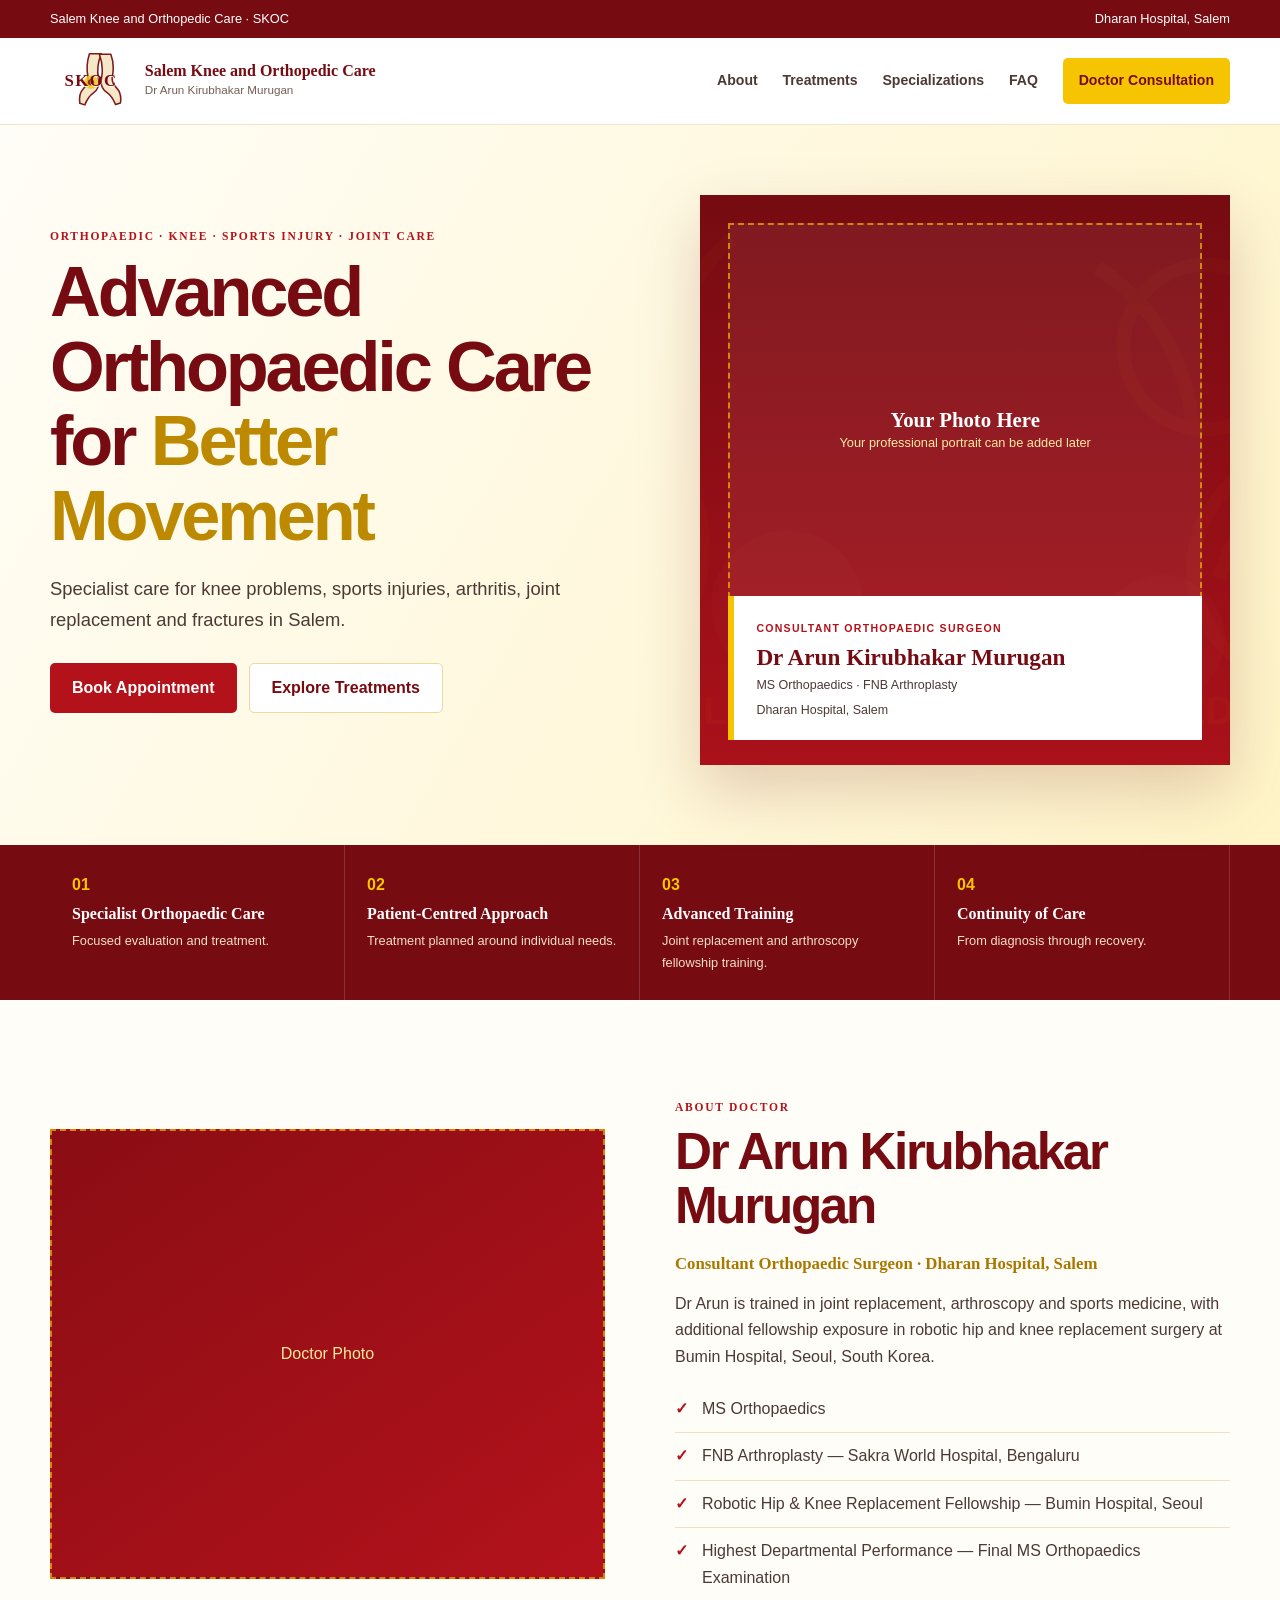
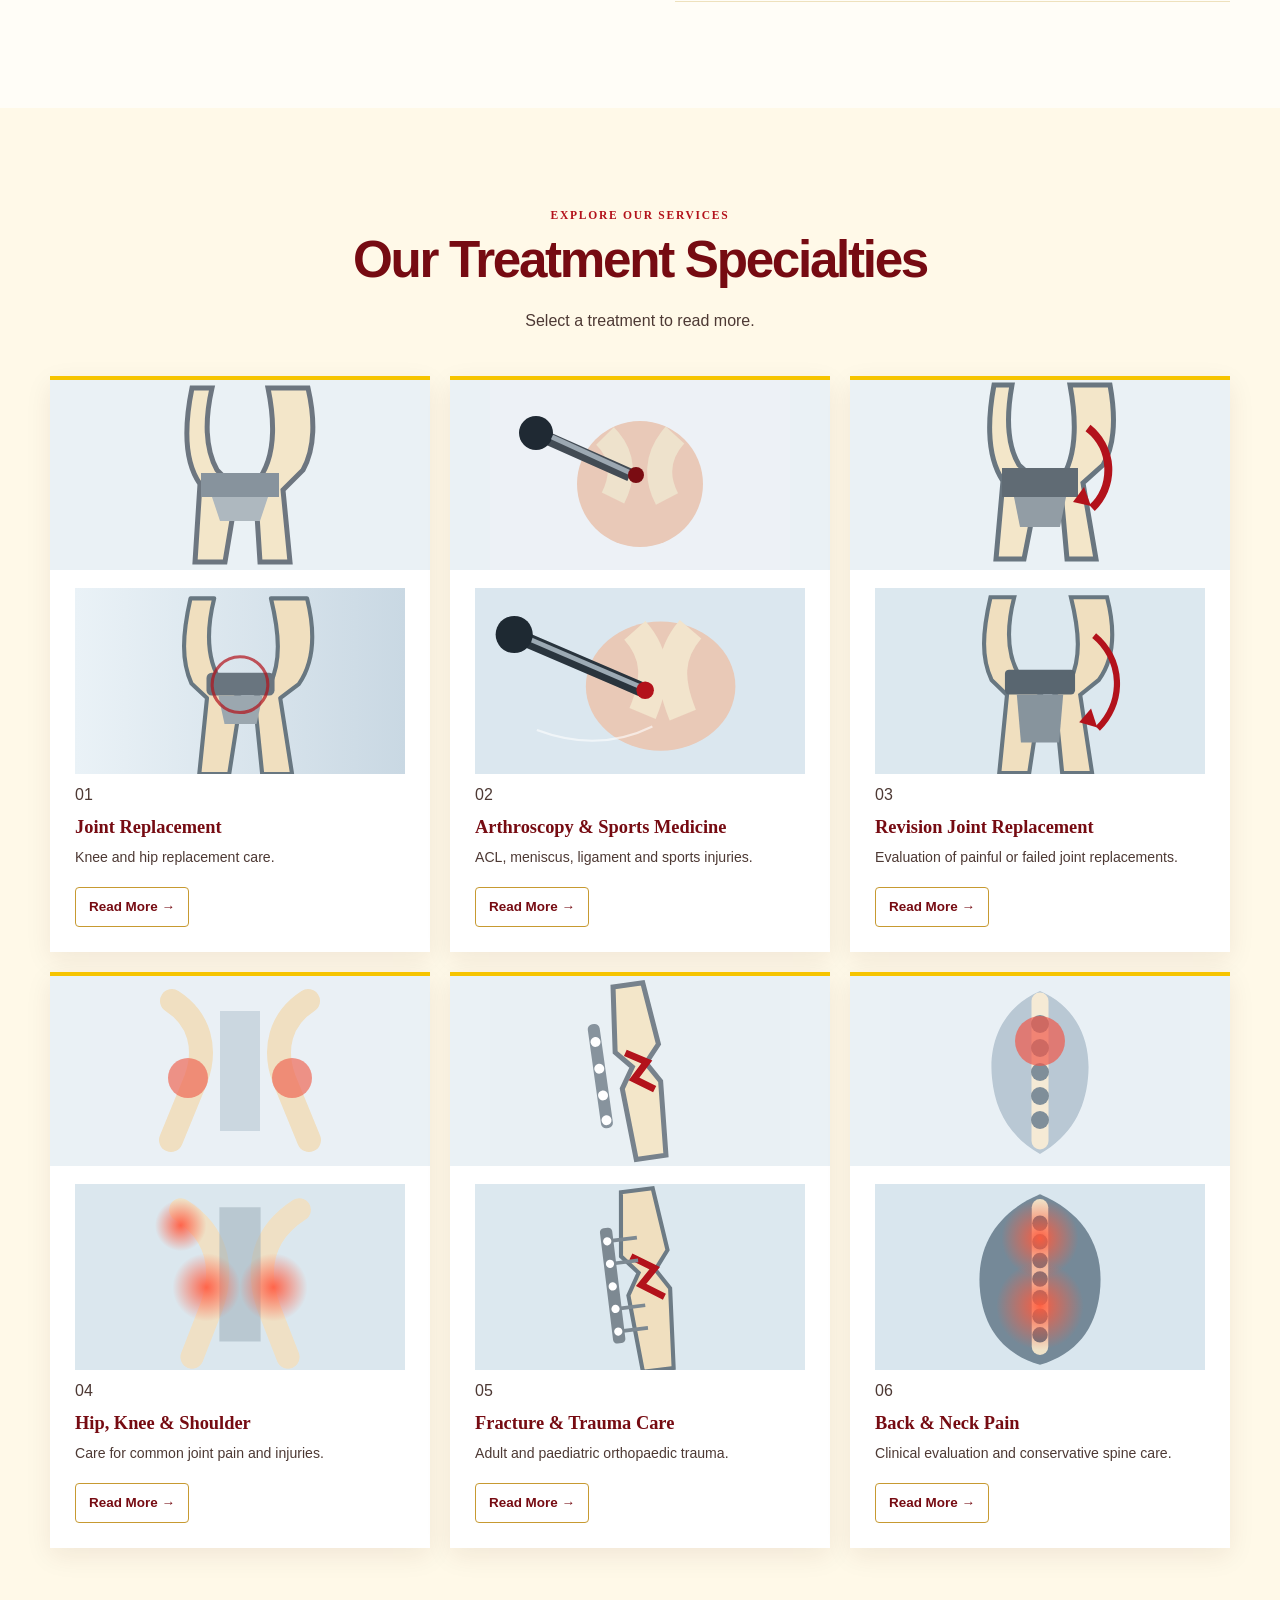
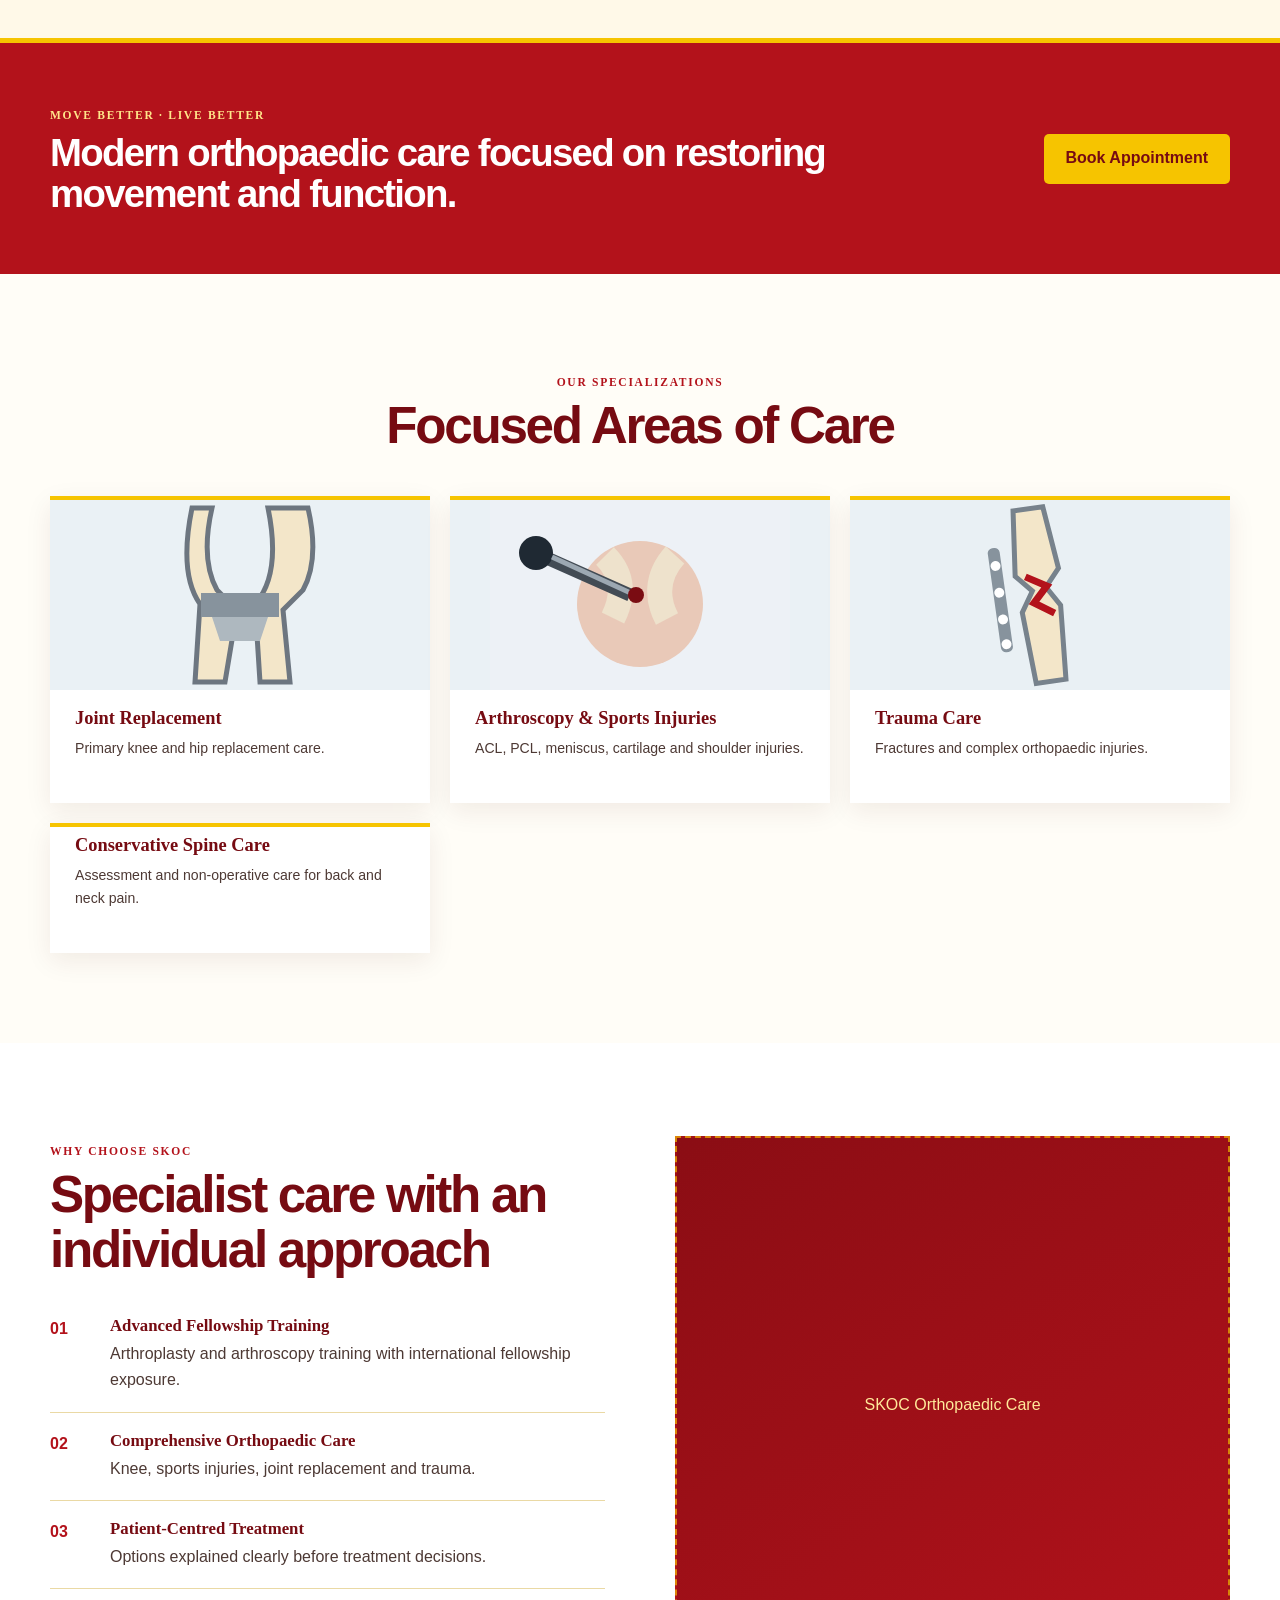
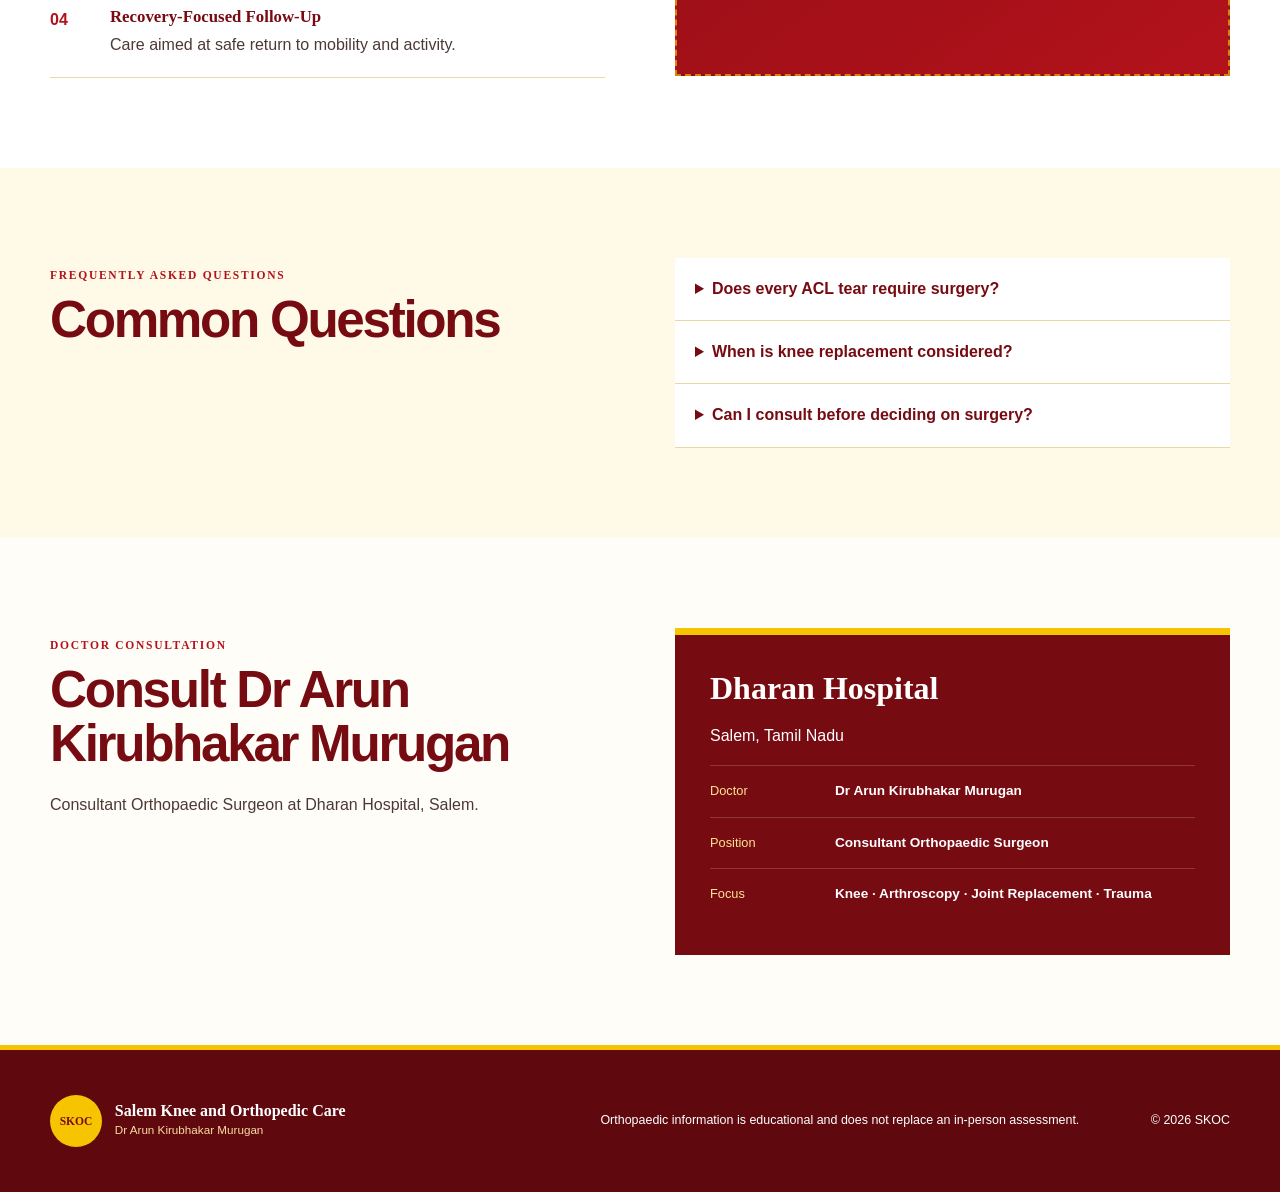
==== commit 4b7f8972: "Add medical images to treatment cards and remove robotic service card" ====
--- a/index.html
+++ b/index.html
@@ -1 +1 @@
-<!doctype html><html lang="en"><head><meta charset="utf-8"><meta name="viewport" content="width=device-width,initial-scale=1"><title>Salem Knee and Orthopedic Care | Dr Arun Kirubhakar Murugan</title><meta name="description" content="Salem Knee and Orthopedic Care (SKOC) by Dr Arun Kirubhakar Murugan, Consultant Orthopaedic Surgeon at Dharan Hospital, Salem."><meta name="theme-color" content="#8b0d14"><link rel="canonical" href="https://salemorthocare.com/"><link rel="preconnect" href="https://fonts.googleapis.com"><link rel="preconnect" href="https://fonts.gstatic.com" crossorigin><link href="https://fonts.googleapis.com/css2?family=DM+Sans:wght@400;500;600;700&family=Manrope:wght@600;700;800&display=swap" rel="stylesheet"><link rel="stylesheet" href="styles.css"></head><body><a class="skip-link" href="#main">Skip to content</a><div class="topbar"><div class="wrap topbar-inner"><span>Salem Knee and Orthopedic Care · SKOC</span><span>Dharan Hospital, Salem</span></div></div><header class="site-header"><div class="wrap header-inner"><a class="brand" href="#top"><span class="brand-mark">SKOC</span><span><strong>Salem Knee and Orthopedic Care</strong><small>Dr Arun Kirubhakar Murugan</small></span></a><button class="menu-button" aria-expanded="false" aria-controls="site-nav">Menu</button><nav id="site-nav"><a href="#about">About</a><a href="#treatments">Treatments</a><a href="#specializations">Specializations</a><a href="#faq">FAQ</a><a class="nav-cta" href="#contact">Doctor Consultation</a></nav></div></header><main id="main"><section class="hero" id="top"><div class="wrap hero-grid"><div class="hero-copy"><p class="eyebrow">ORTHOPAEDIC · KNEE · SPORTS INJURY · JOINT CARE</p><h1>Advanced Orthopaedic Care for <span>Better Movement</span></h1><p class="intro">Specialist care for knee problems, sports injuries, arthritis, joint replacement and fractures in Salem.</p><div class="hero-actions"><a class="button primary" href="#contact">Book Appointment</a><a class="button secondary" href="#treatments">Explore Treatments</a></div></div><div class="photo-shell skoc-art"><div class="photo-placeholder"><div class="photo-icon">+</div><strong>Your Photo Here</strong><span>Your professional portrait can be added later</span></div><div class="hero-name-card"><span>CONSULTANT ORTHOPAEDIC SURGEON</span><h2>Dr Arun Kirubhakar Murugan</h2><p>MS Orthopaedics · FNB Arthroplasty</p><small>Dharan Hospital, Salem</small></div></div></div></section><section class="trust-band"><div class="wrap trust-grid"><article><span>01</span><h3>Specialist Orthopaedic Care</h3><p>Focused evaluation and treatment.</p></article><article><span>02</span><h3>Patient-Centred Approach</h3><p>Treatment planned around individual needs.</p></article><article><span>03</span><h3>Advanced Training</h3><p>Joint replacement and arthroscopy fellowship training.</p></article><article><span>04</span><h3>Continuity of Care</h3><p>From diagnosis through recovery.</p></article></div></section><section class="section" id="about"><div class="wrap two-col"><div class="about-visual"><div class="secondary-placeholder skoc-art"><span>Doctor Photo</span></div></div><div><p class="eyebrow">ABOUT DOCTOR</p><h2>Dr Arun Kirubhakar Murugan</h2><h3 class="gold-subtitle">Consultant Orthopaedic Surgeon · Dharan Hospital, Salem</h3><p>Dr Arun is trained in joint replacement, arthroscopy and sports medicine, with additional fellowship exposure in robotic hip and knee replacement surgery at Bumin Hospital, Seoul, South Korea.</p><ul class="check-list"><li>MS Orthopaedics</li><li>FNB Arthroplasty — Sakra World Hospital, Bengaluru</li><li>Robotic Hip & Knee Replacement Fellowship — Bumin Hospital, Seoul</li><li>Highest Departmental Performance — Final MS Orthopaedics Examination</li></ul></div></div></section><section class="section treatments" id="treatments"><div class="wrap"><div class="section-heading center"><p class="eyebrow">EXPLORE OUR SERVICES</p><h2>Our Treatment Specialties</h2><p>Select a treatment to read more.</p></div><div class="treatment-grid"><article class="treatment-card"><span>01</span><h3>Joint Replacement</h3><p>Knee and hip replacement care.</p><a class="read-more" href="treatment.html?type=joint">Read More →</a></article><article class="treatment-card"><span>02</span><h3>Robotic & Computer-Assisted Surgery</h3><p>Technology-assisted joint replacement planning.</p><a class="read-more" href="treatment.html?type=robotic">Read More →</a></article><article class="treatment-card"><span>03</span><h3>Arthroscopy & Sports Medicine</h3><p>ACL, meniscus, ligament and sports injuries.</p><a class="read-more" href="treatment.html?type=sports">Read More →</a></article><article class="treatment-card"><span>04</span><h3>Revision Joint Replacement</h3><p>Evaluation of painful or failed joint replacements.</p><a class="read-more" href="treatment.html?type=revision">Read More →</a></article><article class="treatment-card"><span>05</span><h3>Hip, Knee & Shoulder</h3><p>Care for common joint pain and injuries.</p><a class="read-more" href="treatment.html?type=joints">Read More →</a></article><article class="treatment-card"><span>06</span><h3>Fracture & Trauma Care</h3><p>Adult and paediatric orthopaedic trauma.</p><a class="read-more" href="treatment.html?type=trauma">Read More →</a></article><article class="treatment-card"><span>07</span><h3>Back & Neck Pain</h3><p>Clinical evaluation and conservative spine care.</p><a class="read-more" href="treatment.html?type=spine">Read More →</a></article></div></div></section><section class="cta-strip"><div class="wrap cta-inner"><div><p class="eyebrow light">MOVE BETTER · LIVE BETTER</p><h2>Modern orthopaedic care focused on restoring movement and function.</h2></div><a class="button gold" href="#contact">Book Appointment</a></div></section><section class="section" id="specializations"><div class="wrap"><div class="section-heading center"><p class="eyebrow">OUR SPECIALIZATIONS</p><h2>Focused Areas of Care</h2></div><div class="treatment-grid specialization-grid"><article class="treatment-card"><span>01</span><h3>Robotics & Computer-Assisted</h3><p>Training exposure in advanced hip and knee replacement systems.</p><a class="read-more" href="treatment.html?type=robotic">Read More →</a></article><article class="treatment-card"><span>02</span><h3>Joint Replacement</h3><p>Primary knee and hip replacement care.</p><a class="read-more" href="treatment.html?type=joint">Read More →</a></article><article class="treatment-card"><span>03</span><h3>Arthroscopy & Sports Injuries</h3><p>ACL, PCL, meniscus, cartilage and shoulder injuries.</p><a class="read-more" href="treatment.html?type=sports">Read More →</a></article><article class="treatment-card"><span>04</span><h3>Trauma Care</h3><p>Fractures and complex orthopaedic injuries.</p><a class="read-more" href="treatment.html?type=trauma">Read More →</a></article></div></div></section><section class="section why"><div class="wrap why-grid"><div><p class="eyebrow">WHY CHOOSE SKOC</p><h2>Specialist care with an individual approach</h2><div class="why-list"><article><span>01</span><div><h3>Advanced Fellowship Training</h3><p>Arthroplasty, arthroscopy and robotic joint replacement exposure.</p></div></article><article><span>02</span><div><h3>Comprehensive Orthopaedic Care</h3><p>Knee, sports injuries, joint replacement and trauma.</p></div></article><article><span>03</span><div><h3>Patient-Centred Treatment</h3><p>Options explained clearly before treatment decisions.</p></div></article><article><span>04</span><div><h3>Recovery-Focused Follow-Up</h3><p>Care aimed at safe return to mobility and activity.</p></div></article></div></div><div class="secondary-placeholder tall skoc-art"><span>SKOC Orthopaedic Care</span></div></div></section><section class="section faq-section" id="faq"><div class="wrap faq-grid"><div><p class="eyebrow">FREQUENTLY ASKED QUESTIONS</p><h2>Common Questions</h2></div><div class="faq-list"><details><summary>Does every ACL tear require surgery?</summary><p>No. Treatment depends on instability, associated injuries, activity demands and individual goals.</p></details><details><summary>When is knee replacement considered?</summary><p>It may be considered when advanced arthritis causes persistent pain and limitation despite appropriate non-operative care.</p></details><details><summary>What is robotic joint replacement?</summary><p>Robotic systems assist the surgeon with planning and selected steps. The surgeon remains responsible for the operation.</p></details><details><summary>Can I consult before deciding on surgery?</summary><p>Yes. Consultation can help confirm the diagnosis, review scans and discuss options.</p></details></div></div></section><section class="section gallery-section"><div class="wrap"><div class="section-heading center"><p class="eyebrow">GALLERY</p><h2>SKOC Gallery</h2><p>Your clinical and professional photographs can be added later.</p></div><div class="gallery-grid"><a class="gallery-placeholder skoc-art" href="treatment.html?type=joint"><span>Joint Replacement<br><b>Read More →</b></span></a><a class="gallery-placeholder skoc-art" href="treatment.html?type=sports"><span>Sports Medicine<br><b>Read More →</b></span></a><a class="gallery-placeholder skoc-art" href="treatment.html?type=robotic"><span>Robotic Surgery<br><b>Read More →</b></span></a><a class="gallery-placeholder skoc-art" href="treatment.html?type=trauma"><span>Trauma Care<br><b>Read More →</b></span></a></div></div></section><section class="section contact" id="contact"><div class="wrap contact-grid"><div><p class="eyebrow">DOCTOR CONSULTATION</p><h2>Consult Dr Arun Kirubhakar Murugan</h2><p>Consultant Orthopaedic Surgeon at Dharan Hospital, Salem.</p><a class="button primary" href="https://www.google.com/maps/search/?api=1&query=Dharan+Hospital+Salem" target="_blank" rel="noopener">View Dharan Hospital</a></div><div class="appointment-card"><h3>Dharan Hospital</h3><p>Salem, Tamil Nadu</p><div class="appointment-row"><span>Doctor</span><strong>Dr Arun Kirubhakar Murugan</strong></div><div class="appointment-row"><span>Position</span><strong>Consultant Orthopaedic Surgeon</strong></div><div class="appointment-row"><span>Focus</span><strong>Knee · Arthroscopy · Joint Replacement · Trauma</strong></div></div></div></section></main><footer><div class="wrap footer-grid"><div class="brand footer-brand"><span class="brand-mark">SKOC</span><span><strong>Salem Knee and Orthopedic Care</strong><small>Dr Arun Kirubhakar Murugan</small></span></div><p>Orthopaedic information is educational and does not replace an in-person assessment.</p><p>© <span id="year"></span> SKOC</p></div></footer><script src="script.js"></script></body></html>+<!doctype html><html lang="en"><head><meta charset="utf-8"><meta name="viewport" content="width=device-width,initial-scale=1"><title>Salem Knee and Orthopedic Care | Dr Arun Kirubhakar Murugan</title><meta name="description" content="Salem Knee and Orthopedic Care (SKOC) by Dr Arun Kirubhakar Murugan, Consultant Orthopaedic Surgeon at Dharan Hospital, Salem."><meta name="theme-color" content="#8b0d14"><link rel="canonical" href="https://salemorthocare.com/"><link rel="stylesheet" href="styles.css"></head><body><div class="topbar"><div class="wrap topbar-inner"><span>Salem Knee and Orthopedic Care · SKOC</span><span>Dharan Hospital, Salem</span></div></div><header class="site-header"><div class="wrap header-inner"><a class="brand" href="#top"><span class="brand-mark knee-brand"><img src="assets/knee-logo.svg" alt="Knee"><b>SKOC</b></span><span><strong>Salem Knee and Orthopedic Care</strong><small>Dr Arun Kirubhakar Murugan</small></span></a><button class="menu-button" aria-expanded="false" aria-controls="site-nav">Menu</button><nav id="site-nav"><a href="#about">About</a><a href="#treatments">Treatments</a><a href="#specializations">Specializations</a><a href="#faq">FAQ</a><a class="nav-cta" href="#contact">Doctor Consultation</a></nav></div></header><main id="main"><section class="hero" id="top"><div class="wrap hero-grid"><div class="hero-copy"><p class="eyebrow">ORTHOPAEDIC · KNEE · SPORTS INJURY · JOINT CARE</p><h1>Advanced Orthopaedic Care for <span>Better Movement</span></h1><p class="intro">Specialist care for knee problems, sports injuries, arthritis, joint replacement and fractures in Salem.</p><div class="hero-actions"><a class="button primary" href="#contact">Book Appointment</a><a class="button secondary" href="#treatments">Explore Treatments</a></div></div><div class="photo-shell skoc-art"><div class="photo-placeholder"><strong>Your Photo Here</strong><span>Your professional portrait can be added later</span></div><div class="hero-name-card"><span>CONSULTANT ORTHOPAEDIC SURGEON</span><h2>Dr Arun Kirubhakar Murugan</h2><p>MS Orthopaedics · FNB Arthroplasty</p><small>Dharan Hospital, Salem</small></div></div></div></section><section class="trust-band"><div class="wrap trust-grid"><article><span>01</span><h3>Specialist Orthopaedic Care</h3><p>Focused evaluation and treatment.</p></article><article><span>02</span><h3>Patient-Centred Approach</h3><p>Treatment planned around individual needs.</p></article><article><span>03</span><h3>Advanced Training</h3><p>Joint replacement and arthroscopy fellowship training.</p></article><article><span>04</span><h3>Continuity of Care</h3><p>From diagnosis through recovery.</p></article></div></section><section class="section" id="about"><div class="wrap two-col"><div class="secondary-placeholder skoc-art"><span>Doctor Photo</span></div><div><p class="eyebrow">ABOUT DOCTOR</p><h2>Dr Arun Kirubhakar Murugan</h2><h3 class="gold-subtitle">Consultant Orthopaedic Surgeon · Dharan Hospital, Salem</h3><p>Dr Arun is trained in joint replacement, arthroscopy and sports medicine, with additional fellowship exposure in robotic hip and knee replacement surgery at Bumin Hospital, Seoul, South Korea.</p><ul class="check-list"><li>MS Orthopaedics</li><li>FNB Arthroplasty — Sakra World Hospital, Bengaluru</li><li>Robotic Hip & Knee Replacement Fellowship — Bumin Hospital, Seoul</li><li>Highest Departmental Performance — Final MS Orthopaedics Examination</li></ul></div></div></section><section class="section treatments" id="treatments"><div class="wrap"><div class="section-heading center"><p class="eyebrow">EXPLORE OUR SERVICES</p><h2>Our Treatment Specialties</h2><p>Select a treatment to read more.</p></div><div class="treatment-grid visual-treatment-grid"><article class="treatment-card image-card"><img src="assets/joint-replacement.svg" alt="Knee joint replacement illustration"><div class="card-copy"><span>01</span><h3>Joint Replacement</h3><p>Knee and hip replacement care.</p><a class="read-more" href="treatment.html?type=joint">Read More →</a></div></article><article class="treatment-card image-card"><img src="assets/arthroscopy.svg" alt="Knee arthroscopy illustration"><div class="card-copy"><span>02</span><h3>Arthroscopy & Sports Medicine</h3><p>ACL, meniscus, ligament and sports injuries.</p><a class="read-more" href="treatment.html?type=sports">Read More →</a></div></article><article class="treatment-card image-card"><img src="assets/revision-knee.svg" alt="Revision knee replacement illustration"><div class="card-copy"><span>03</span><h3>Revision Joint Replacement</h3><p>Evaluation of painful or failed joint replacements.</p><a class="read-more" href="treatment.html?type=revision">Read More →</a></div></article><article class="treatment-card image-card"><img src="assets/joint-care.svg" alt="Hip knee and shoulder care illustration"><div class="card-copy"><span>04</span><h3>Hip, Knee & Shoulder</h3><p>Care for common joint pain and injuries.</p><a class="read-more" href="treatment.html?type=joints">Read More →</a></div></article><article class="treatment-card image-card"><img src="assets/fracture-trauma.svg" alt="Fracture and trauma illustration"><div class="card-copy"><span>05</span><h3>Fracture & Trauma Care</h3><p>Adult and paediatric orthopaedic trauma.</p><a class="read-more" href="treatment.html?type=trauma">Read More →</a></div></article><article class="treatment-card image-card"><img src="assets/back-neck.svg" alt="Back and neck pain spine illustration"><div class="card-copy"><span>06</span><h3>Back & Neck Pain</h3><p>Clinical evaluation and conservative spine care.</p><a class="read-more" href="treatment.html?type=spine">Read More →</a></div></article></div></div></section><section class="cta-strip"><div class="wrap cta-inner"><div><p class="eyebrow light">MOVE BETTER · LIVE BETTER</p><h2>Modern orthopaedic care focused on restoring movement and function.</h2></div><a class="button gold" href="#contact">Book Appointment</a></div></section><section class="section" id="specializations"><div class="wrap"><div class="section-heading center"><p class="eyebrow">OUR SPECIALIZATIONS</p><h2>Focused Areas of Care</h2></div><div class="treatment-grid specialization-grid"><article class="treatment-card"><h3>Joint Replacement</h3><p>Primary knee and hip replacement care.</p></article><article class="treatment-card"><h3>Arthroscopy & Sports Injuries</h3><p>ACL, PCL, meniscus, cartilage and shoulder injuries.</p></article><article class="treatment-card"><h3>Trauma Care</h3><p>Fractures and complex orthopaedic injuries.</p></article><article class="treatment-card"><h3>Conservative Spine Care</h3><p>Assessment and non-operative care for back and neck pain.</p></article></div></div></section><section class="section why"><div class="wrap why-grid"><div><p class="eyebrow">WHY CHOOSE SKOC</p><h2>Specialist care with an individual approach</h2><div class="why-list"><article><span>01</span><div><h3>Advanced Fellowship Training</h3><p>Arthroplasty and arthroscopy training with international fellowship exposure.</p></div></article><article><span>02</span><div><h3>Comprehensive Orthopaedic Care</h3><p>Knee, sports injuries, joint replacement and trauma.</p></div></article><article><span>03</span><div><h3>Patient-Centred Treatment</h3><p>Options explained clearly before treatment decisions.</p></div></article><article><span>04</span><div><h3>Recovery-Focused Follow-Up</h3><p>Care aimed at safe return to mobility and activity.</p></div></article></div></div><div class="secondary-placeholder tall skoc-art"><span>SKOC Orthopaedic Care</span></div></div></section><section class="section faq-section" id="faq"><div class="wrap faq-grid"><div><p class="eyebrow">FREQUENTLY ASKED QUESTIONS</p><h2>Common Questions</h2></div><div class="faq-list"><details><summary>Does every ACL tear require surgery?</summary><p>No. Treatment depends on instability, associated injuries, activity demands and individual goals.</p></details><details><summary>When is knee replacement considered?</summary><p>It may be considered when advanced arthritis causes persistent pain and limitation despite appropriate non-operative care.</p></details><details><summary>Can I consult before deciding on surgery?</summary><p>Yes. Consultation can help confirm the diagnosis, review scans and discuss options.</p></details></div></div></section><section class="section contact" id="contact"><div class="wrap contact-grid"><div><p class="eyebrow">DOCTOR CONSULTATION</p><h2>Consult Dr Arun Kirubhakar Murugan</h2><p>Consultant Orthopaedic Surgeon at Dharan Hospital, Salem.</p></div><div class="appointment-card"><h3>Dharan Hospital</h3><p>Salem, Tamil Nadu</p><div class="appointment-row"><span>Doctor</span><strong>Dr Arun Kirubhakar Murugan</strong></div><div class="appointment-row"><span>Position</span><strong>Consultant Orthopaedic Surgeon</strong></div><div class="appointment-row"><span>Focus</span><strong>Knee · Arthroscopy · Joint Replacement · Trauma</strong></div></div></div></section></main><footer><div class="wrap footer-grid"><div class="brand footer-brand"><span class="brand-mark">SKOC</span><span><strong>Salem Knee and Orthopedic Care</strong><small>Dr Arun Kirubhakar Murugan</small></span></div><p>Orthopaedic information is educational and does not replace an in-person assessment.</p><p>© <span id="year"></span> SKOC</p></div></footer><script src="script.js"></script></body></html>
--- a/styles.css
+++ b/styles.css
@@ -1,4 +1,4 @@
-:root{--red:#b3121b;--dark:#760b12;--gold:#f6c400;--gold2:#ffe58a;--cream:#fff8df;--paper:#fffdf7;--text:#4d3934;--line:#ead9a4;--white:#fff}*{box-sizing:border-box}html{scroll-behavior:smooth}body{margin:0;font-family:"DM Sans",sans-serif;color:var(--text);background:var(--paper);line-height:1.65}a{color:inherit;text-decoration:none}.wrap{width:min(1180px,calc(100% - 40px));margin:auto}.skip-link{position:absolute;left:-9999px}.skip-link:focus{left:1rem;top:1rem;background:#fff;padding:.7rem;z-index:100}.topbar{background:var(--dark);color:#fff;font-size:.8rem}.topbar-inner{min-height:38px;display:flex;justify-content:space-between;align-items:center}.site-header{background:#fff;position:sticky;top:0;z-index:20;border-bottom:1px solid #f0e5c7}.header-inner{height:86px;display:flex;align-items:center;justify-content:space-between}.brand{display:flex;gap:.8rem;align-items:center}.brand-mark{width:52px;height:52px;border-radius:50%;display:grid;place-items:center;background:var(--red);color:var(--gold);font:800 .72rem Manrope}.brand strong,.brand small{display:block}.brand strong{font:700 1rem Manrope;color:var(--dark)}.brand small{font-size:.73rem;color:#765f57}.site-header nav{display:flex;gap:1.55rem;align-items:center;font-weight:600;font-size:.88rem}.site-header nav a:hover{color:var(--red)}.nav-cta{background:var(--gold);color:var(--dark)!important;padding:.7rem 1rem;border-radius:5px}.menu-button{display:none}.hero{background:linear-gradient(120deg,#fffdf7,#fff4c7);padding:70px 0 80px}.hero-grid{display:grid;grid-template-columns:1.05fr .95fr;gap:65px;align-items:center}.eyebrow{font:800 .72rem Manrope;letter-spacing:.15em;color:var(--red);text-transform:uppercase}.hero h1,.section h2,.cta-strip h2{font-family:Manrope,sans-serif;color:var(--dark);letter-spacing:-.045em;line-height:1.06}.hero h1{font-size:clamp(3rem,5.5vw,5.7rem);margin:.8rem 0 1.3rem}.hero h1 span{color:#bd8900}.intro{font-size:1.15rem;max-width:620px}.hero-actions{display:flex;gap:12px;margin:28px 0}.button{display:inline-flex;align-items:center;justify-content:center;min-height:50px;padding:0 22px;border-radius:5px;font-weight:700}.primary{background:var(--red);color:#fff}.secondary{background:#fff;border:1px solid var(--line);color:var(--dark)}.gold{background:var(--gold);color:var(--dark)}.photo-shell{min-height:570px;background:linear-gradient(145deg,var(--dark),var(--red));padding:28px;position:relative;box-shadow:0 25px 60px rgba(100,0,0,.18)}.photo-placeholder,.secondary-placeholder{border:2px dashed rgba(246,196,0,.65);background:linear-gradient(145deg,#8b0d14,#b3121b);display:flex;flex-direction:column;align-items:center;justify-content:center;text-align:center;color:#fff}.photo-placeholder{height:415px;background:rgba(255,255,255,.06)}.photo-placeholder strong{font:700 1.3rem Manrope}.photo-placeholder span{font-size:.8rem;color:#ffeaa5}.photo-icon{width:58px;height:58px;border-radius:50%;background:var(--gold);color:var(--dark);display:grid;place-items:center;font-size:2rem;margin-bottom:15px}.hero-name-card{position:absolute;left:28px;right:28px;bottom:25px;background:#fff;padding:18px 22px;border-left:6px solid var(--gold)}.hero-name-card span{font-size:.66rem;letter-spacing:.12em;color:var(--red);font-weight:800}.hero-name-card h2{font:700 1.45rem Manrope;color:var(--dark);margin:4px 0}.hero-name-card p,.hero-name-card small{margin:0;font-size:.78rem}.trust-band{background:var(--dark);color:#fff}.trust-grid{display:grid;grid-template-columns:repeat(4,1fr)}.trust-grid article{padding:27px 22px;border-right:1px solid rgba(255,255,255,.15)}.trust-grid article>span{color:var(--gold);font-weight:800}.trust-grid h3{font:700 1rem Manrope;margin:7px 0}.trust-grid p{font-size:.8rem;margin:0;color:#f5dfc5}.section{padding:90px 0}.section h2{font-size:clamp(2.35rem,4vw,4.1rem);margin:.7rem 0 1.3rem}.section-heading{max-width:760px}.center{text-align:center;margin-left:auto;margin-right:auto}.two-col,.why-grid,.faq-grid,.contact-grid{display:grid;grid-template-columns:1fr 1fr;gap:70px;align-items:center}.about-visual{position:relative}.secondary-placeholder{min-height:450px;color:#ffe99a}.gold-subtitle{color:#a97800;font:700 1.05rem Manrope}.check-list{padding:0;list-style:none}.check-list li{padding:10px 0 10px 27px;border-bottom:1px solid #eee1bd;position:relative}.check-list li:before{content:"✓";position:absolute;left:0;color:var(--red);font-weight:800}.treatments{background:#fff9e8}.treatment-grid{display:grid;grid-template-columns:repeat(4,1fr);gap:16px;margin-top:42px}.treatment-card{background:#fff;padding:25px;border-top:4px solid var(--gold);box-shadow:0 8px 25px rgba(80,20,10,.06)}.treatment-card>span{color:var(--red);font-weight:800}.treatment-card h3{font:700 1.08rem Manrope;color:var(--dark);margin:12px 0 8px}.treatment-card p{font-size:.86rem;margin-bottom:0}.specialization-grid{grid-template-columns:repeat(4,1fr)}.cta-strip{background:var(--red);color:#fff;padding:55px 0;border-top:5px solid var(--gold)}.cta-inner{display:flex;justify-content:space-between;gap:40px;align-items:center}.cta-strip h2{color:#fff;font-size:clamp(1.8rem,3vw,3rem);margin:5px 0;max-width:780px}.light{color:var(--gold2)}.why{background:#fff}.why-list article{display:grid;grid-template-columns:45px 1fr;gap:15px;padding:18px 0;border-bottom:1px solid var(--line)}.why-list>article>span{color:var(--red);font-weight:800}.why-list h3{font:700 1.05rem Manrope;color:var(--dark);margin:0}.why-list p{margin:5px 0 0}.tall{min-height:540px}.faq-section{background:#fff9e8}.faq-grid{align-items:start}.faq-list details{background:#fff;border-bottom:1px solid var(--line);padding:18px 20px}.faq-list summary{cursor:pointer;font-weight:700;color:var(--dark)}.faq-list details p{margin-bottom:0}.gallery-section{background:#fff}.gallery-grid{display:grid;grid-template-columns:repeat(4,1fr);gap:15px;margin-top:35px}.gallery-placeholder{min-height:190px;background:linear-gradient(145deg,#8b0d14,#b3121b);border:2px dashed var(--gold);color:#ffe58a;display:grid;place-items:center;font-weight:700}.contact-grid{align-items:stretch}.appointment-card{background:var(--dark);color:#fff;padding:35px;border-top:7px solid var(--gold)}.appointment-card h3{font:700 2rem Manrope;margin:0}.appointment-row{display:grid;grid-template-columns:105px 1fr;gap:20px;padding:14px 0;border-top:1px solid rgba(255,255,255,.18)}.appointment-row span{color:#ffe394;font-size:.8rem}.appointment-row strong{font-size:.85rem}footer{background:#5f080d;color:#fff;border-top:5px solid var(--gold);padding:45px 0}.footer-grid{display:grid;grid-template-columns:1fr 1fr auto;gap:35px;align-items:center;font-size:.78rem}.footer-brand .brand-mark{background:var(--gold);color:var(--dark)}.footer-brand strong{color:#fff}.footer-brand small{color:#f7dca1}
+:root{--red:#b3121b;--dark:#760b12;--gold:#f6c400;--gold2:#ffe58a;--cream:#fff8df;--paper:#fffdf7;--text:#4d3934;--line:#ead9a4;--white:#fff}*{box-sizing:border-box}html{scroll-behavior:smooth}body{margin:0;font-family:"DM Sans",sans-serif;color:var(--text);background:var(--paper);line-height:1.65}a{color:inherit;text-decoration:none}.wrap{width:min(1180px,calc(100% - 40px));margin:auto}.skip-link{position:absolute;left:-9999px}.skip-link:focus{left:1rem;top:1rem;background:#fff;padding:.7rem;z-index:100}.topbar{background:var(--dark);color:#fff;font-size:.8rem}.topbar-inner{min-height:38px;display:flex;justify-content:space-between;align-items:center}.site-header{background:#fff;position:sticky;top:0;z-index:20;border-bottom:1px solid #f0e5c7}.header-inner{height:86px;display:flex;align-items:center;justify-content:space-between}.brand{display:flex;gap:.8rem;align-items:center}.brand-mark{width:52px;height:52px;border-radius:50%;display:grid;place-items:center;background:var(--red);color:var(--gold);font:800 .72rem Manrope}.knee-brand{width:82px;height:64px;border-radius:0;background:transparent;position:relative;overflow:visible}.knee-brand img{position:absolute;width:62px;height:62px;left:10px;top:1px;opacity:.95}.knee-brand span{position:relative;z-index:2;font:800 1.05rem Manrope;color:var(--dark);letter-spacing:.08em;text-shadow:0 1px #fff}.brand strong,.brand small{display:block}.brand strong{font:700 1rem Manrope;color:var(--dark)}.brand small{font-size:.73rem;color:#765f57}.site-header nav{display:flex;gap:1.55rem;align-items:center;font-weight:600;font-size:.88rem}.site-header nav a:hover{color:var(--red)}.nav-cta{background:var(--gold);color:var(--dark)!important;padding:.7rem 1rem;border-radius:5px}.menu-button{display:none}.hero{background:linear-gradient(120deg,#fffdf7,#fff4c7);padding:70px 0 80px}.hero-grid{display:grid;grid-template-columns:1.05fr .95fr;gap:65px;align-items:center}.eyebrow{font:800 .72rem Manrope;letter-spacing:.15em;color:var(--red);text-transform:uppercase}.hero h1,.section h2,.cta-strip h2{font-family:Manrope,sans-serif;color:var(--dark);letter-spacing:-.045em;line-height:1.06}.hero h1{font-size:clamp(3rem,5.5vw,5.7rem);margin:.8rem 0 1.3rem}.hero h1 span{color:#bd8900}.intro{font-size:1.15rem;max-width:620px}.hero-actions{display:flex;gap:12px;margin:28px 0}.button{display:inline-flex;align-items:center;justify-content:center;min-height:50px;padding:0 22px;border-radius:5px;font-weight:700}.primary{background:var(--red);color:#fff}.secondary{background:#fff;border:1px solid var(--line);color:var(--dark)}.gold{background:var(--gold);color:var(--dark)}.photo-shell{min-height:570px;background:linear-gradient(145deg,var(--dark),var(--red));padding:28px;position:relative;box-shadow:0 25px 60px rgba(100,0,0,.18)}.skoc-art{background-image:linear-gradient(rgba(118,11,18,.82),rgba(179,18,27,.86)),url('assets/skoc-ortho-bg.svg');background-size:cover;background-position:center}.photo-placeholder,.secondary-placeholder{border:2px dashed rgba(246,196,0,.65);background:linear-gradient(145deg,#8b0d14,#b3121b);display:flex;flex-direction:column;align-items:center;justify-content:center;text-align:center;color:#fff}.photo-placeholder{height:415px;background:rgba(255,255,255,.06)}.photo-placeholder strong{font:700 1.3rem Manrope}.photo-placeholder span{font-size:.8rem;color:#ffeaa5}.photo-icon{width:58px;height:58px;border-radius:50%;background:var(--gold);color:var(--dark);display:grid;place-items:center;font-size:2rem;margin-bottom:15px}.hero-name-card{position:absolute;left:28px;right:28px;bottom:25px;background:#fff;padding:18px 22px;border-left:6px solid var(--gold)}.hero-name-card span{font-size:.66rem;letter-spacing:.12em;color:var(--red);font-weight:800}.hero-name-card h2{font:700 1.45rem Manrope;color:var(--dark);margin:4px 0}.hero-name-card p,.hero-name-card small{margin:0;font-size:.78rem}.trust-band{background:var(--dark);color:#fff}.trust-grid{display:grid;grid-template-columns:repeat(4,1fr)}.trust-grid article{padding:27px 22px;border-right:1px solid rgba(255,255,255,.15)}.trust-grid article>span{color:var(--gold);font-weight:800}.trust-grid h3{font:700 1rem Manrope;margin:7px 0}.trust-grid p{font-size:.8rem;margin:0;color:#f5dfc5}.section{padding:90px 0}.section h2{font-size:clamp(2.35rem,4vw,4.1rem);margin:.7rem 0 1.3rem}.section-heading{max-width:760px}.center{text-align:center;margin-left:auto;margin-right:auto}.two-col,.why-grid,.faq-grid,.contact-grid{display:grid;grid-template-columns:1fr 1fr;gap:70px;align-items:center}.about-visual{position:relative}.secondary-placeholder{min-height:450px;color:#ffe99a}.gold-subtitle{color:#a97800;font:700 1.05rem Manrope}.check-list{padding:0;list-style:none}.check-list li{padding:10px 0 10px 27px;border-bottom:1px solid #eee1bd;position:relative}.check-list li:before{content:"✓";position:absolute;left:0;color:var(--red);font-weight:800}.treatments{background:#fff9e8}.treatment-grid{display:grid;grid-template-columns:repeat(3,1fr);gap:20px;margin-top:42px}.treatment-card{background:#fff;padding:0 25px 25px;border-top:4px solid var(--gold);box-shadow:0 8px 25px rgba(80,20,10,.08);overflow:hidden;transition:transform .2s ease,box-shadow .2s ease}.treatment-card:hover{transform:translateY(-4px);box-shadow:0 15px 35px rgba(80,20,10,.13)}.treatment-visual{height:190px;margin:0 -25px 18px;background:#eaf1f5;overflow:hidden}.treatment-visual svg{width:100%;height:100%;display:block}.treatment-card>span{color:var(--red);font-weight:800}.treatment-card h3{font:700 1.15rem Manrope;color:var(--dark);margin:8px 0}.treatment-card p{font-size:.88rem;margin:0 0 18px}.read-more{display:inline-flex;border:1px solid #c79a31;color:var(--dark);padding:8px 13px;border-radius:4px;font-weight:700;font-size:.84rem}.read-more:hover{background:var(--red);border-color:var(--red);color:#fff}.specialization-grid{grid-template-columns:repeat(3,1fr)}.cta-strip{background:var(--red);color:#fff;padding:55px 0;border-top:5px solid var(--gold)}.cta-inner{display:flex;justify-content:space-between;gap:40px;align-items:center}.cta-strip h2{color:#fff;font-size:clamp(1.8rem,3vw,3rem);margin:5px 0;max-width:780px}.light{color:var(--gold2)}.why{background:#fff}.why-list article{display:grid;grid-template-columns:45px 1fr;gap:15px;padding:18px 0;border-bottom:1px solid var(--line)}.why-list>article>span{color:var(--red);font-weight:800}.why-list h3{font:700 1.05rem Manrope;color:var(--dark);margin:0}.why-list p{margin:5px 0 0}.tall{min-height:540px}.faq-section{background:#fff9e8}.faq-grid{align-items:start}.faq-list details{background:#fff;border-bottom:1px solid var(--line);padding:18px 20px}.faq-list summary{cursor:pointer;font-weight:700;color:var(--dark)}.faq-list details p{margin-bottom:0}.gallery-section{background:#fff}.gallery-grid{display:grid;grid-template-columns:repeat(3,1fr);gap:15px;margin-top:35px}.gallery-placeholder{min-height:190px;background:linear-gradient(145deg,#8b0d14,#b3121b);border:2px solid var(--gold);color:#ffe58a;display:grid;place-items:center;text-align:center;font-weight:700}.gallery-placeholder b{display:inline-block;margin-top:8px;color:#fff}.contact-grid{align-items:stretch}.appointment-card{background:var(--dark);color:#fff;padding:35px;border-top:7px solid var(--gold)}.appointment-card h3{font:700 2rem Manrope;margin:0}.appointment-row{display:grid;grid-template-columns:105px 1fr;gap:20px;padding:14px 0;border-top:1px solid rgba(255,255,255,.18)}.appointment-row span{color:#ffe394;font-size:.8rem}.appointment-row strong{font-size:.85rem}footer{background:#5f080d;color:#fff;border-top:5px solid var(--gold);padding:45px 0}.footer-grid{display:grid;grid-template-columns:1fr 1fr auto;gap:35px;align-items:center;font-size:.78rem}.footer-brand .brand-mark{background:var(--gold);color:var(--dark)}.footer-brand strong{color:#fff}.footer-brand small{color:#f7dca1}
 @media(max-width:950px){.site-header nav{display:none;position:absolute;top:86px;left:20px;right:20px;background:#fff;padding:20px;flex-direction:column;box-shadow:0 15px 40px rgba(0,0,0,.12)}.site-header nav.open{display:flex}.menu-button{display:block;background:var(--gold);border:0;padding:9px 14px;border-radius:4px}.hero-grid,.two-col,.why-grid,.faq-grid,.contact-grid{grid-template-columns:1fr}.treatment-grid,.specialization-grid,.gallery-grid{grid-template-columns:repeat(2,1fr)}.trust-grid{grid-template-columns:repeat(2,1fr)}.cta-inner{align-items:flex-start;flex-direction:column}.footer-grid{grid-template-columns:1fr}.photo-shell{min-height:530px}}
-@media(max-width:600px){.wrap{width:min(100% - 28px,1180px)}.topbar-inner{justify-content:center}.topbar-inner span:last-child{display:none}.header-inner{height:74px}.brand-mark{width:45px;height:45px}.brand strong{font-size:.82rem}.brand small{display:none}.site-header nav{top:74px}.hero{padding:45px 0}.hero h1{font-size:3rem}.hero-actions{flex-direction:column}.photo-shell{min-height:460px;padding:18px}.photo-placeholder{height:325px}.hero-name-card{left:18px;right:18px;bottom:18px}.trust-grid,.treatment-grid,.specialization-grid,.gallery-grid{grid-template-columns:1fr}.section{padding:65px 0}.appointment-row{grid-template-columns:1fr;gap:3px}.secondary-placeholder{min-height:370px}.tall{min-height:420px}}
-@media(prefers-reduced-motion:reduce){html{scroll-behavior:auto}}+@media(max-width:600px){.wrap{width:min(100% - 28px,1180px)}.topbar-inner{justify-content:center}.topbar-inner span:last-child{display:none}.header-inner{height:74px}.knee-brand{width:62px;height:52px}.knee-brand img{width:50px;height:50px;left:6px}.knee-brand span{font-size:.82rem}.brand strong{font-size:.78rem}.brand small{display:none}.site-header nav{top:74px}.hero{padding:45px 0}.hero h1{font-size:3rem}.hero-actions{flex-direction:column}.photo-shell{min-height:460px;padding:18px}.photo-placeholder{height:325px}.hero-name-card{left:18px;right:18px;bottom:18px}.trust-grid,.treatment-grid,.specialization-grid,.gallery-grid{grid-template-columns:1fr}.section{padding:65px 0}.appointment-row{grid-template-columns:1fr;gap:3px}.secondary-placeholder{min-height:370px}.tall{min-height:420px}}
+@media(prefers-reduced-motion:reduce){html{scroll-behavior:auto}.treatment-card{transition:none}}
